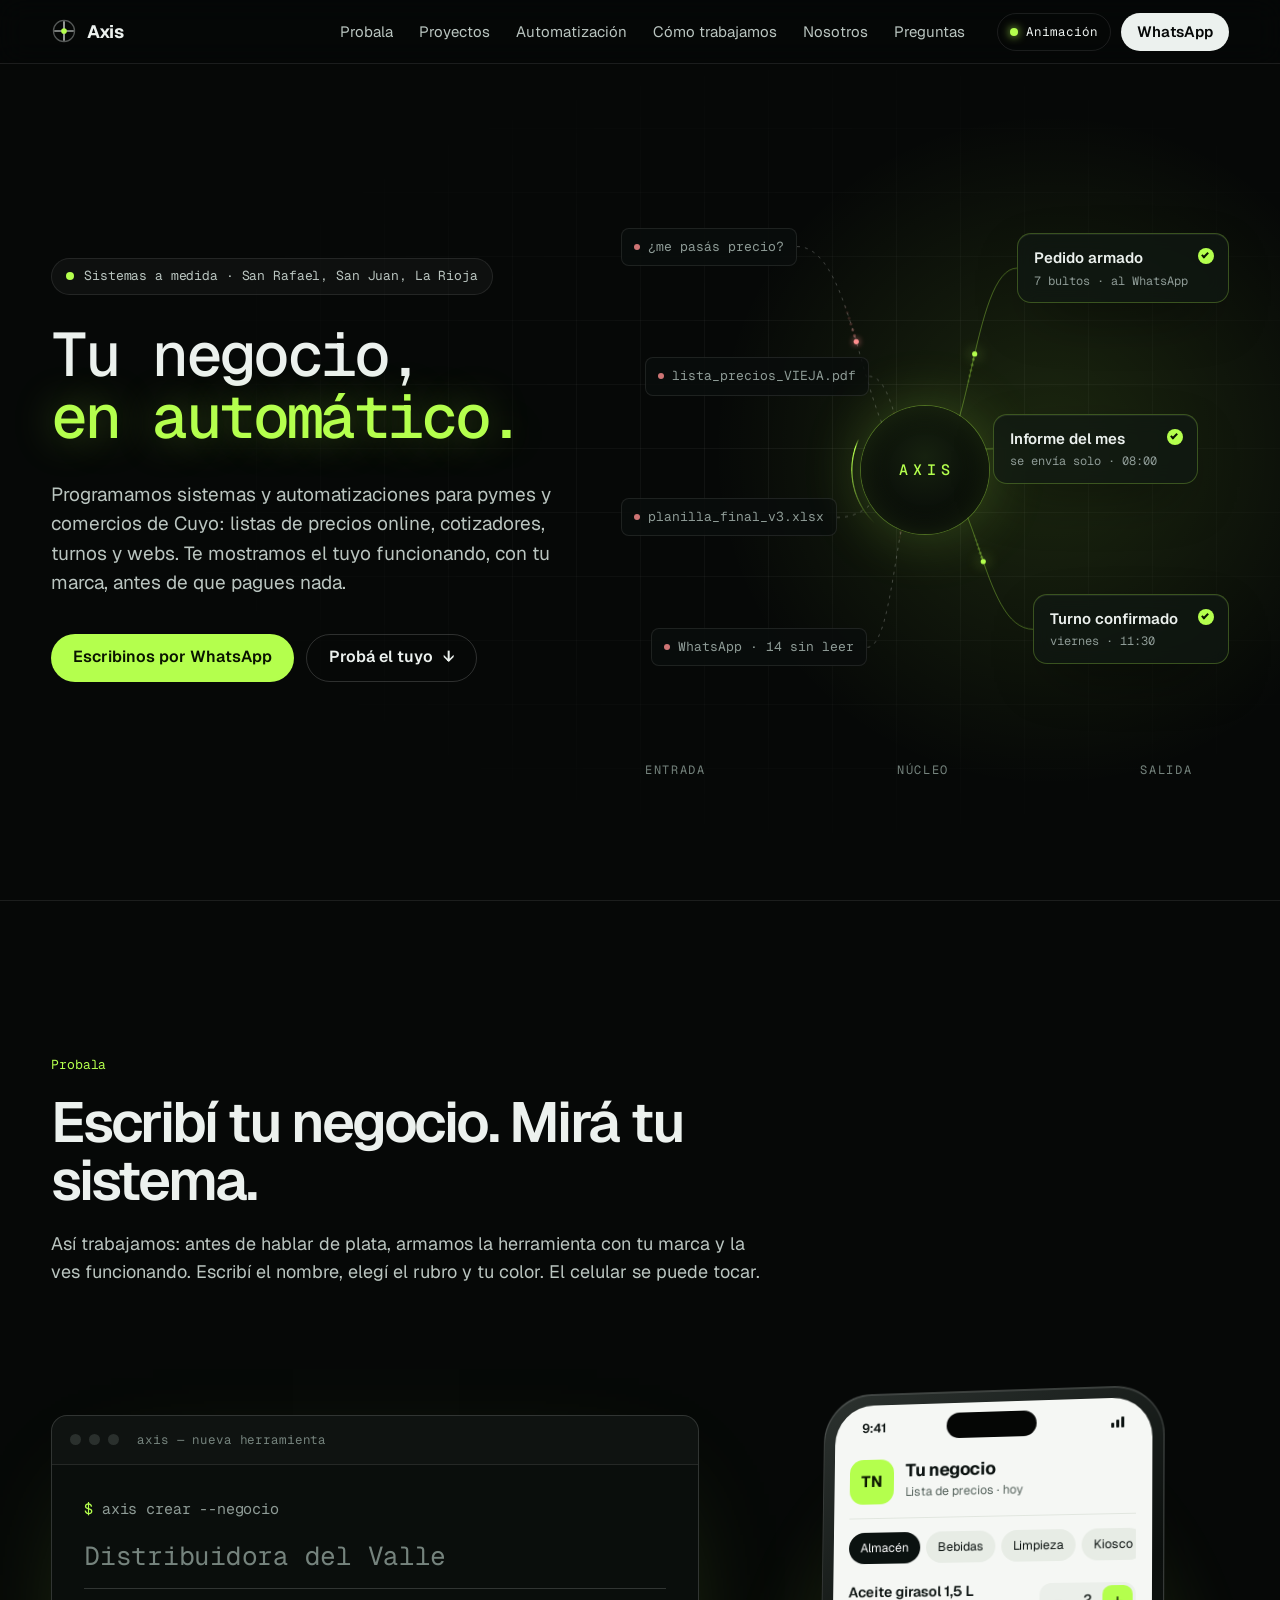
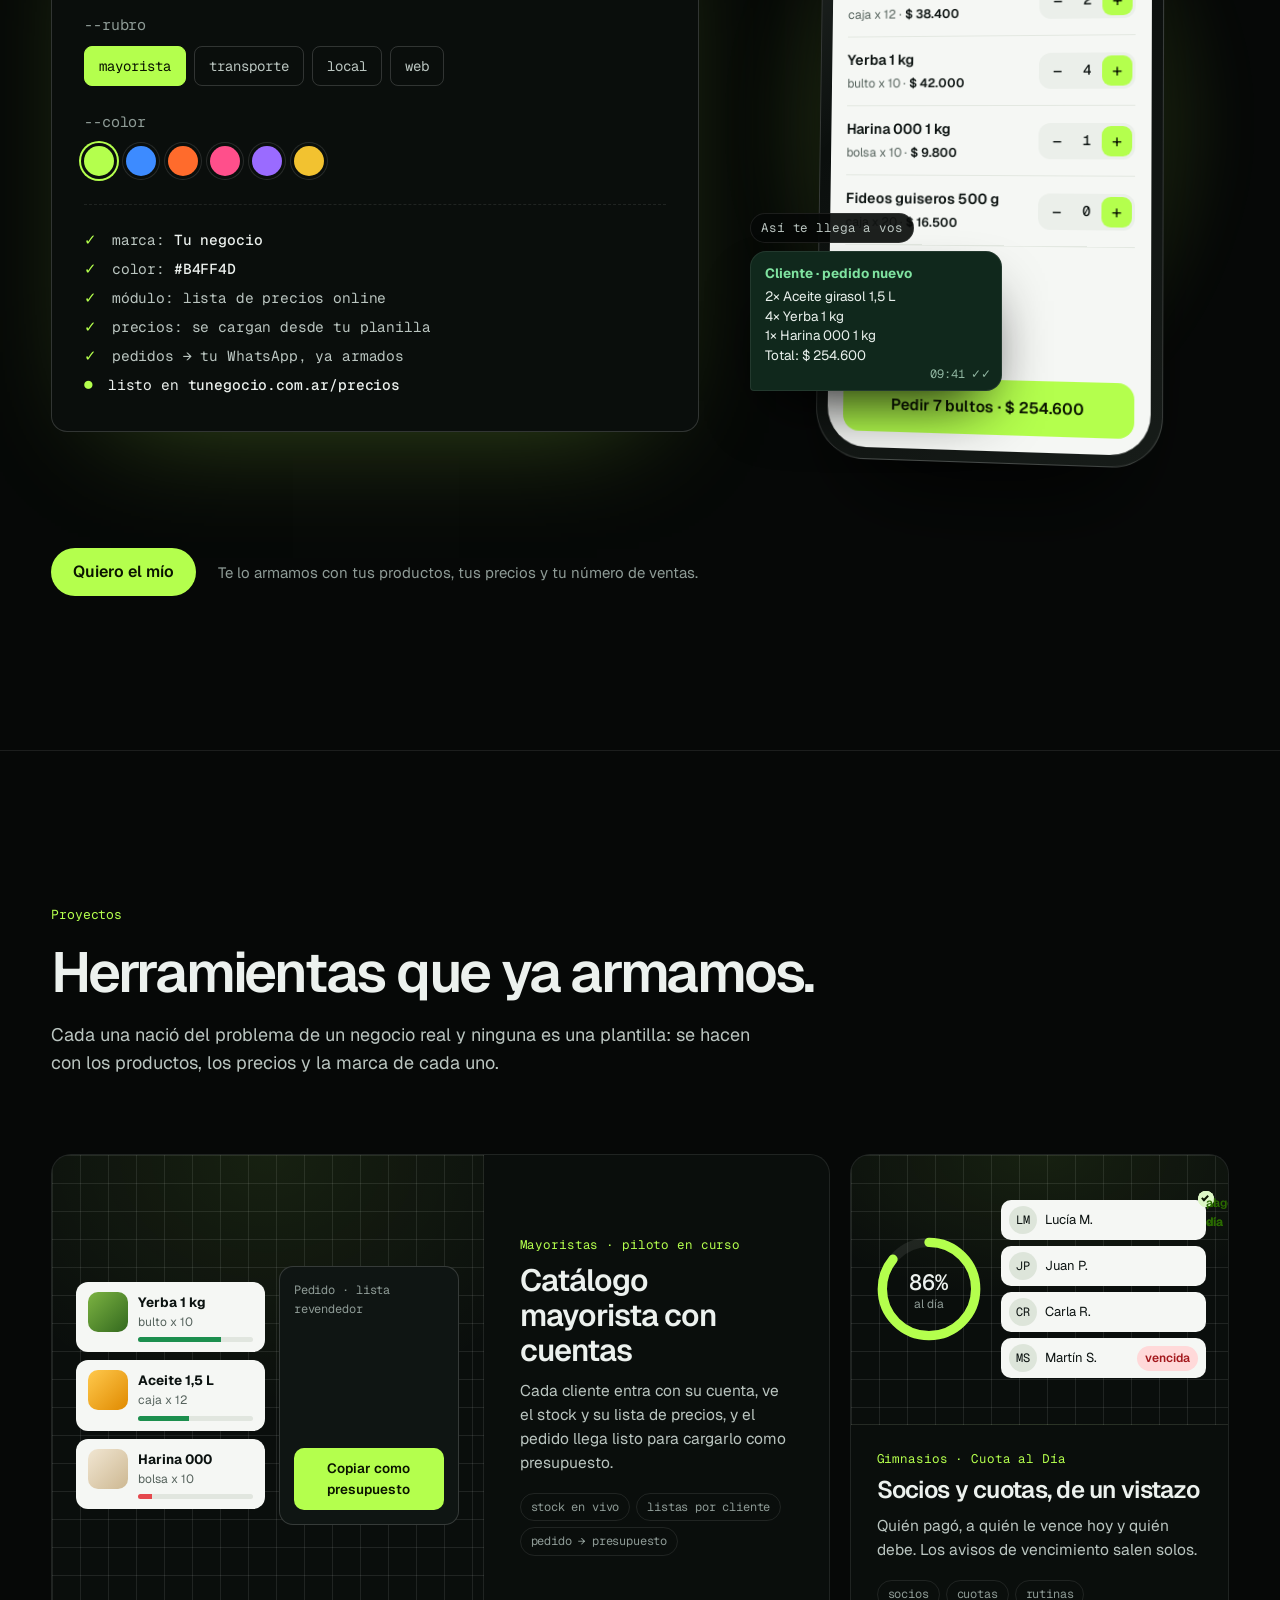
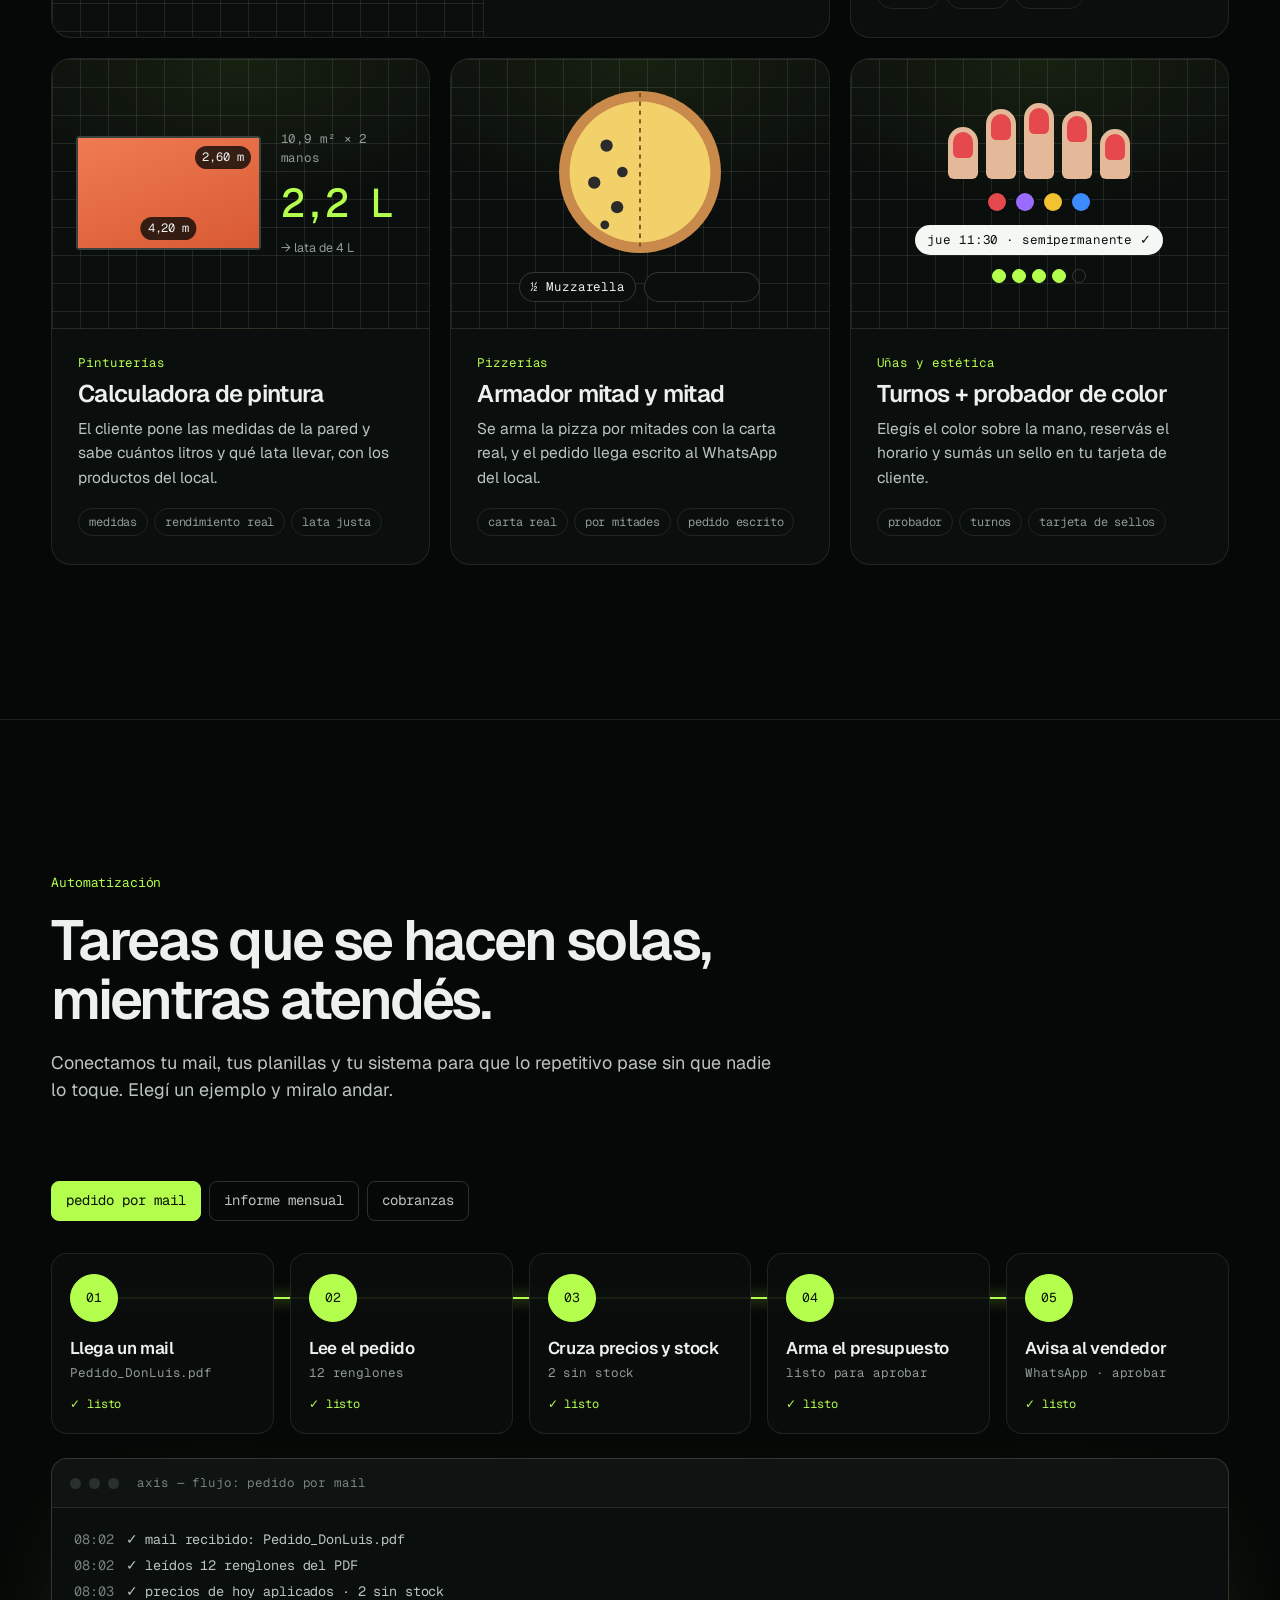
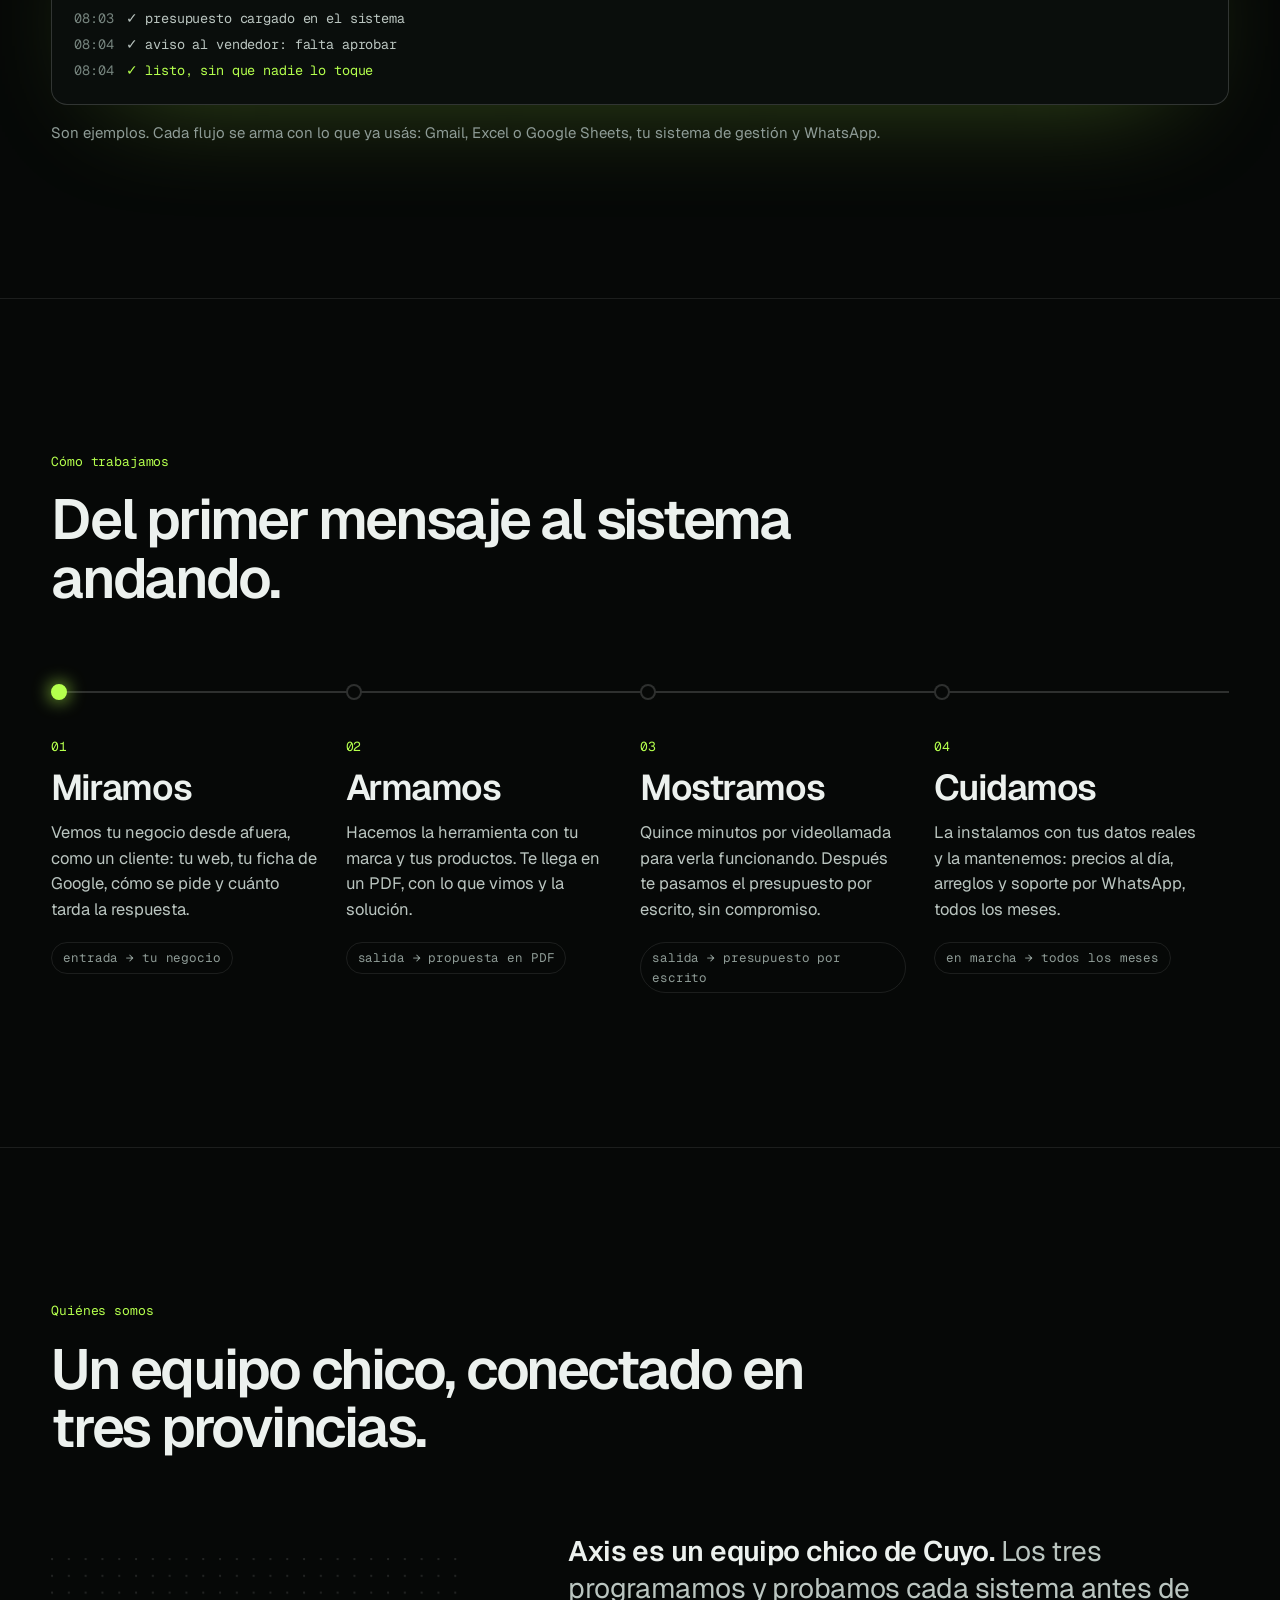
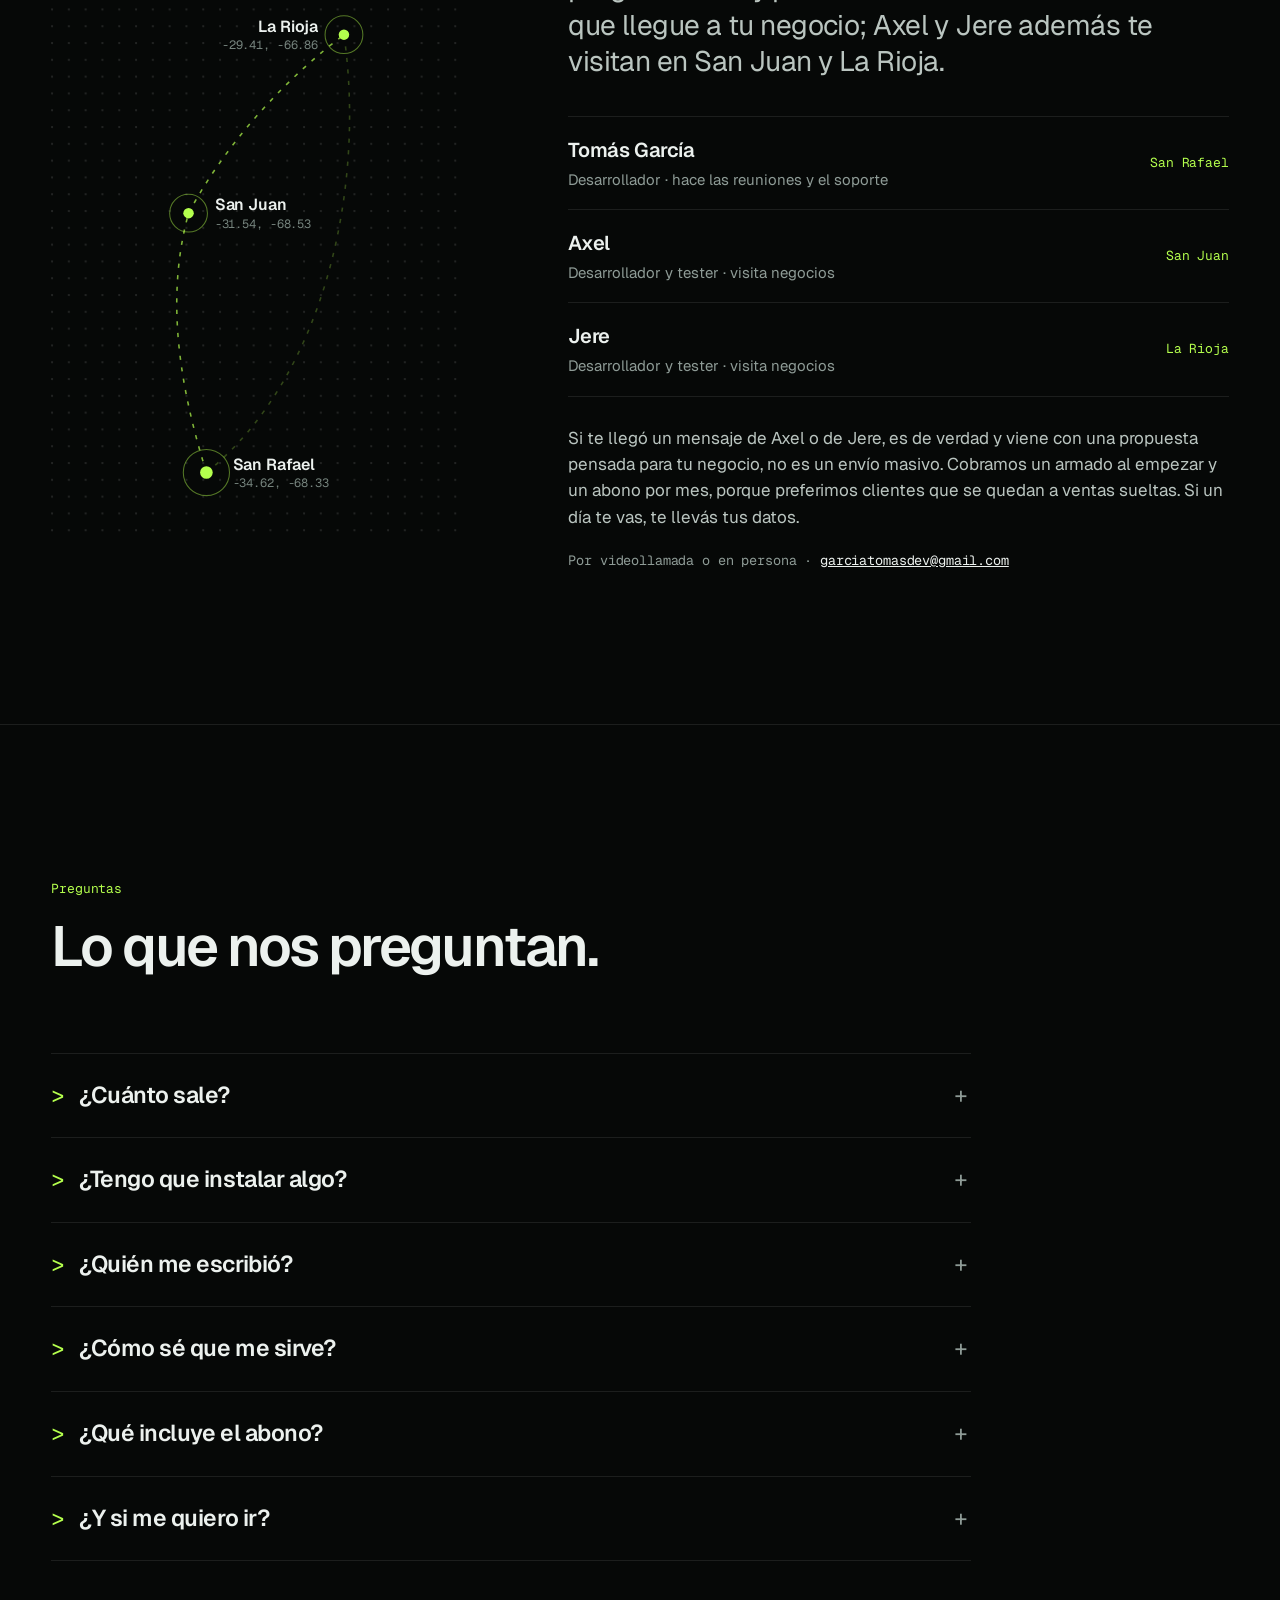
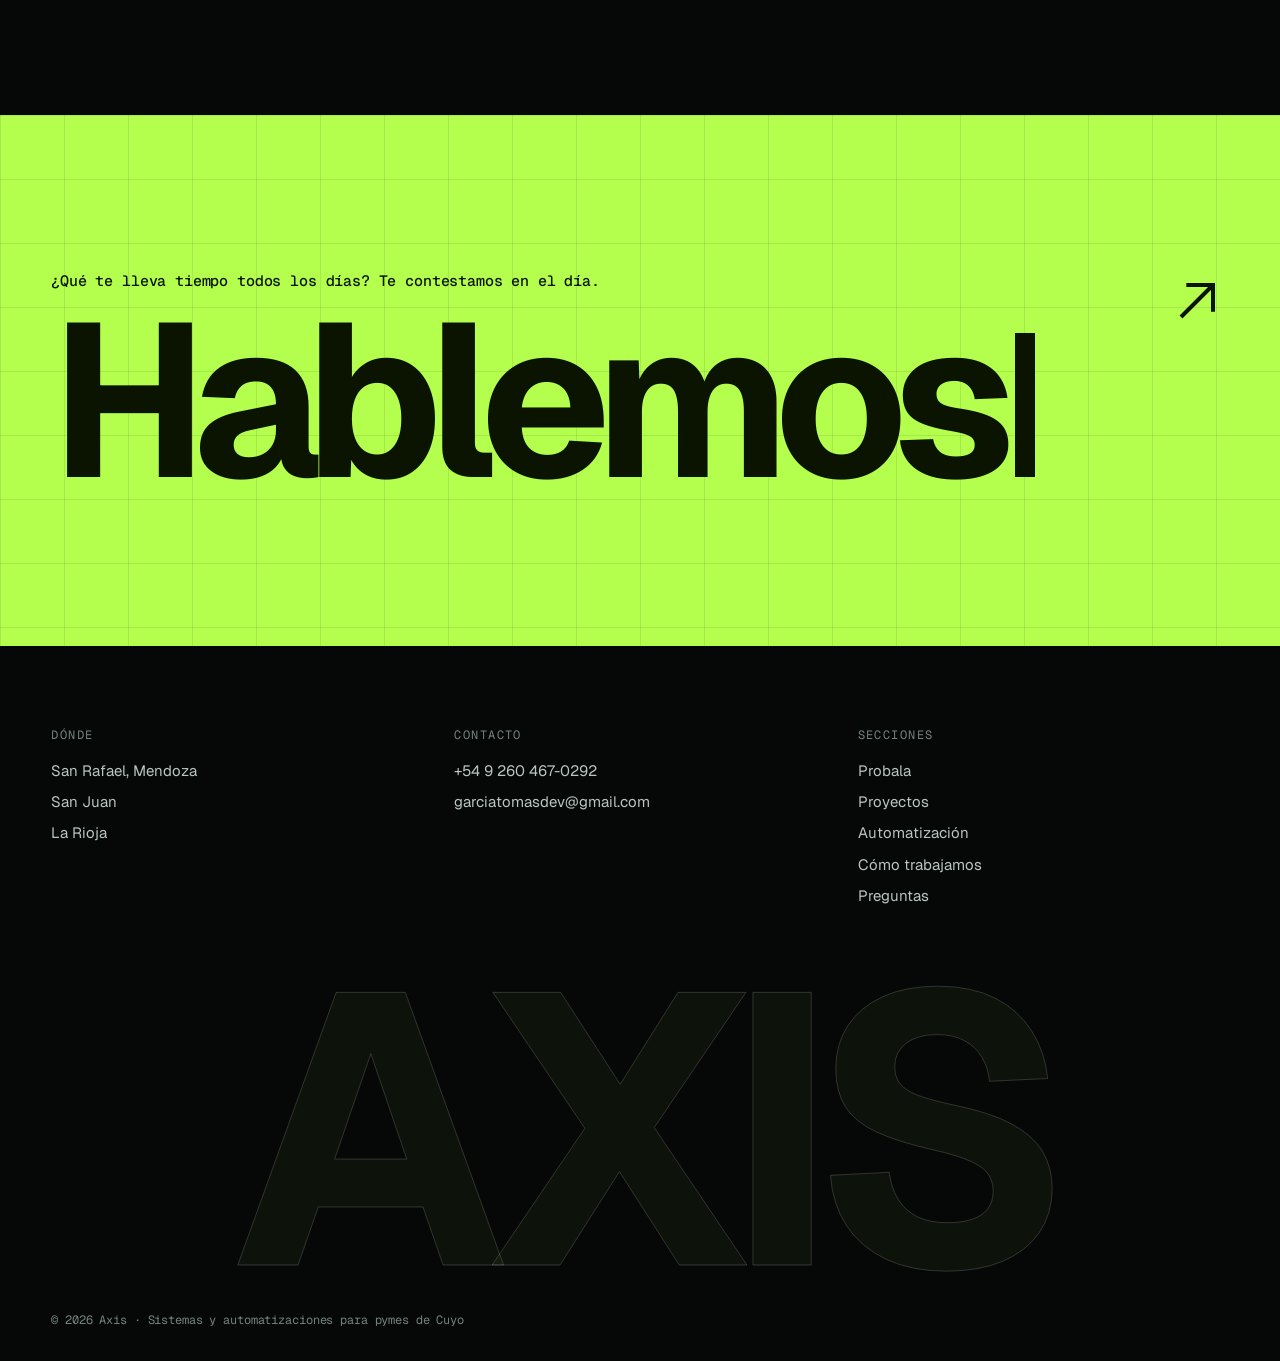
==== index.html @ ce9d1786 "Web de Axis Co-Authored-By: Claude Opus 5.5 <noreply@anthropic.com>" ====
<!doctype html>
<html lang="es">
<head>
<meta charset="utf-8">
<meta name="viewport" content="width=device-width, initial-scale=1">
<title>Axis · Sistemas y automatizaciones para pymes</title>
<meta name="description" content="Axis programa sistemas a medida y automatizaciones para pymes y comercios de Cuyo: listas de precios online, cotizadores, turnos y webs. Te mostramos la tuya funcionando antes de que pagues nada.">
<meta name="theme-color" content="#060807">
<link rel="preconnect" href="https://fonts.googleapis.com">
<link rel="preconnect" href="https://fonts.gstatic.com" crossorigin>
<link rel="stylesheet" href="https://fonts.googleapis.com/css2?family=Geist:wght@400;500;600;700&family=Geist+Mono:wght@400;500&display=swap">
<link rel="icon" href="favicon.svg" type="image/svg+xml">
<link rel="stylesheet" href="styles.css">
<script>(function(){var d=document.documentElement,m;d.classList.add('js');try{m=localStorage.getItem('axis-motion')}catch(e){}d.dataset.motion=m||(matchMedia('(prefers-reduced-motion: reduce)').matches?'off':'on')})()</script>
</head>
<body>

<header class="nav">
  <a class="nav-mark" href="#inicio" aria-label="Axis, inicio">
    <svg viewBox="0 0 32 32" aria-hidden="true"><circle cx="16" cy="16" r="13" fill="none" stroke="currentColor" stroke-width="1.5" opacity=".35"/><path d="M4 16h24M16 4v24" stroke="currentColor" stroke-width="1.5"/><circle cx="16" cy="16" r="3.5" fill="var(--accent)"/></svg>
    <span>Axis</span>
  </a>
  <nav aria-label="Secciones">
    <a href="#herramienta">Probala</a>
    <a href="#proyectos">Proyectos</a>
    <a href="#automatizacion">Automatización</a>
    <a href="#como-trabajamos">Cómo trabajamos</a>
    <a href="#nosotros">Nosotros</a>
    <a href="#preguntas">Preguntas</a>
  </nav>
  <div class="nav-end">
    <button class="motion" type="button" aria-pressed="true" title="Prender o apagar las animaciones"><span class="motion-dot" aria-hidden="true"></span><span class="motion-txt">Animación</span></button>
    <a class="nav-wa" href="https://wa.me/5492604670292?text=Hola%2C%20vi%20la%20web%20de%20Axis" target="_blank" rel="noopener">WhatsApp</a>
  </div>
</header>

<main>

<section class="hero" id="inicio">
  <div class="hero-text">
    <p class="status mono"><span class="pulse" aria-hidden="true"></span>Sistemas a medida · San Rafael, San Juan, La Rioja</p>
    <h1 class="mono" data-scramble>Tu negocio, <em>en automático.</em></h1>
    <p class="lead">Programamos sistemas y automatizaciones para pymes y comercios de Cuyo: listas de precios online, cotizadores, turnos y webs. Te mostramos el tuyo funcionando, con tu marca, antes de que pagues nada.</p>
    <div class="actions">
      <a class="btn" href="https://wa.me/5492604670292?text=Hola%2C%20vi%20la%20web%20de%20Axis%20y%20quiero%20ver%20la%20m%C3%ADa" target="_blank" rel="noopener">Escribinos por WhatsApp</a>
      <a class="btn-ghost" href="#herramienta">Probá el tuyo <span aria-hidden="true">↓</span></a>
    </div>
  </div>

  <figure class="graph" role="img" aria-label="Diagrama: consultas, PDFs viejos y planillas entran a Axis y salen como pedidos armados, informes automáticos y turnos confirmados.">
    <canvas aria-hidden="true"></canvas>
    <span class="node in n1" data-in>¿me pasás precio?</span>
    <span class="node in n2" data-in>lista_precios_VIEJA.pdf</span>
    <span class="node in n3" data-in>planilla_final_v3.xlsx</span>
    <span class="node in n4" data-in>WhatsApp · 14 sin leer</span>
    <div class="core" data-core><span class="core-ring"></span><span class="core-label mono">AXIS</span></div>
    <div class="node out o1" data-out><b>Pedido armado</b><span>7 bultos · al WhatsApp</span><i class="ok" aria-hidden="true"></i></div>
    <div class="node out o2" data-out><b>Informe del mes</b><span>se envía solo · 08:00</span><i class="ok" aria-hidden="true"></i></div>
    <div class="node out o3" data-out><b>Turno confirmado</b><span>viernes · 11:30</span><i class="ok" aria-hidden="true"></i></div>
    <figcaption class="graph-cap mono"><span>entrada</span><span>núcleo</span><span>salida</span></figcaption>
  </figure>
</section>

<section class="build" id="herramienta" aria-labelledby="t-herramienta">
  <div class="sec-head">
    <p class="kicker mono" data-scramble>Probala</p>
    <h2 id="t-herramienta">Escribí tu negocio. Mirá tu sistema.</h2>
    <p>Así trabajamos: antes de hablar de plata, armamos la herramienta con tu marca y la ves funcionando. Escribí el nombre, elegí el rubro y tu color. El celular se puede tocar.</p>
  </div>

  <div class="build-grid">
    <div class="term" data-reveal>
      <div class="term-bar" aria-hidden="true"><i></i><i></i><i></i><span class="mono">axis — nueva herramienta</span></div>
      <div class="term-body mono">
        <label class="prompt" for="nombre"><span class="ps">$</span> axis crear --negocio</label>
        <input id="nombre" class="mono" type="text" maxlength="28" autocomplete="organization" placeholder="Distribuidora del Valle" spellcheck="false">
        <p class="prompt-sub" id="rubro-label">--rubro</p>
        <div class="tabs" role="tablist" aria-labelledby="rubro-label">
          <button role="tab" aria-selected="true" data-tab="lista" id="tab-lista" aria-controls="tool-lista">mayorista</button>
          <button role="tab" aria-selected="false" data-tab="cotizador" id="tab-cotizador" aria-controls="tool-cotizador">transporte</button>
          <button role="tab" aria-selected="false" data-tab="turnos" id="tab-turnos" aria-controls="tool-turnos">local</button>
          <button role="tab" aria-selected="false" data-tab="web" id="tab-web" aria-controls="tool-web">web</button>
        </div>
        <p class="prompt-sub" id="color-label">--color</p>
        <div class="swatches" role="radiogroup" aria-labelledby="color-label">
          <button type="button" role="radio" aria-checked="true" data-color="#B4FF4D" style="--c:#B4FF4D" aria-label="Lima"></button>
          <button type="button" role="radio" aria-checked="false" data-color="#3D8BFF" style="--c:#3D8BFF" aria-label="Azul"></button>
          <button type="button" role="radio" aria-checked="false" data-color="#FF6B2C" style="--c:#FF6B2C" aria-label="Naranja"></button>
          <button type="button" role="radio" aria-checked="false" data-color="#FF4F8B" style="--c:#FF4F8B" aria-label="Rosa"></button>
          <button type="button" role="radio" aria-checked="false" data-color="#9A6BFF" style="--c:#9A6BFF" aria-label="Violeta"></button>
          <button type="button" role="radio" aria-checked="false" data-color="#F2C230" style="--c:#F2C230" aria-label="Amarillo"></button>
        </div>
        <ol class="log" aria-live="polite">
          <li><span class="tick">✓</span> marca: <b data-name>Tu negocio</b></li>
          <li><span class="tick">✓</span> módulo: lista de precios online</li>
          <li><span class="tick">✓</span> precios: se cargan desde tu planilla</li>
          <li><span class="tick">✓</span> pedidos → tu WhatsApp, ya armados</li>
          <li class="done"><span class="tick">●</span> listo en <b><span data-slug>tunegocio</span>.com.ar</b></li>
        </ol>
      </div>
    </div>

    <div class="showroom" data-reveal>
      <div class="device">
        <div class="screen">
          <div class="sbar" aria-hidden="true"><span>9:41</span><span class="sbar-i"><i></i><i></i><i></i></span></div>
          <div class="app-head">
            <span class="logo" data-ini aria-hidden="true">TN</span>
            <div class="app-id"><b data-name>Tu negocio</b><span data-sub>Lista de precios · hoy</span></div>
          </div>

          <div class="tool" data-tool="lista" id="tool-lista" role="tabpanel" aria-labelledby="tab-lista">
            <div class="chips" aria-hidden="true"><span class="on">Almacén</span><span>Bebidas</span><span>Limpieza</span><span>Kiosco</span></div>
            <ul class="items">
              <li data-item="Aceite girasol 1,5 L" data-price="38400"><div class="it-txt"><b>Aceite girasol 1,5 L</b><span>caja x 12 · <em>$ 38.400</em></span></div><div class="step"><button type="button" data-d="-1" aria-label="Restar aceite">−</button><output>2</output><button type="button" data-d="1" aria-label="Sumar aceite">+</button></div></li>
              <li data-item="Yerba 1 kg" data-price="42000"><div class="it-txt"><b>Yerba 1 kg</b><span>bulto x 10 · <em>$ 42.000</em></span></div><div class="step"><button type="button" data-d="-1" aria-label="Restar yerba">−</button><output>4</output><button type="button" data-d="1" aria-label="Sumar yerba">+</button></div></li>
              <li data-item="Harina 000 1 kg" data-price="9800"><div class="it-txt"><b>Harina 000 1 kg</b><span>bolsa x 10 · <em>$ 9.800</em></span></div><div class="step"><button type="button" data-d="-1" aria-label="Restar harina">−</button><output>1</output><button type="button" data-d="1" aria-label="Sumar harina">+</button></div></li>
              <li data-item="Fideos guiseros 500 g" data-price="16500"><div class="it-txt"><b>Fideos guiseros 500 g</b><span>caja x 20 · <em>$ 16.500</em></span></div><div class="step"><button type="button" data-d="-1" aria-label="Restar fideos">−</button><output>0</output><button type="button" data-d="1" aria-label="Sumar fideos">+</button></div></li>
            </ul>
            <p class="note">Precios de ejemplo</p>
          </div>

          <div class="tool" data-tool="cotizador" id="tool-cotizador" role="tabpanel" aria-labelledby="tab-cotizador" hidden>
            <div class="form">
              <label class="fld"><span>Desde</span><select data-from><option selected>San Juan</option><option>Mendoza</option><option>San Rafael</option><option>La Rioja</option></select></label>
              <label class="fld"><span>Hasta</span><select data-to><option>San Juan</option><option selected>Mendoza</option><option>San Rafael</option><option>La Rioja</option></select></label>
              <label class="fld"><span>Bultos <output data-bultos-out>12</output></span><input type="range" min="1" max="40" value="12" data-bultos></label>
            </div>
            <div class="quote"><span>Estimado</span><b data-quote>$ 0</b><span data-km>170 km</span></div>
          </div>

          <div class="tool" data-tool="turnos" id="tool-turnos" role="tabpanel" aria-labelledby="tab-turnos" hidden>
            <div class="days" role="group" aria-label="Día">
              <button type="button" data-day="lun 3"><small>lun</small>3</button><button type="button" data-day="mar 4"><small>mar</small>4</button><button type="button" data-day="mié 5"><small>mié</small>5</button><button type="button" data-day="jue 6"><small>jue</small>6</button><button type="button" data-day="vie 7" class="on"><small>vie</small>7</button><button type="button" data-day="sáb 8"><small>sáb</small>8</button>
            </div>
            <div class="svc" role="group" aria-label="Servicio">
              <button type="button" data-svc="Corte">Corte · 30 min</button><button type="button" data-svc="Corte y barba" class="on">Corte y barba · 45 min</button><button type="button" data-svc="Color">Color · 90 min</button>
            </div>
            <div class="slots" role="group" aria-label="Horario">
              <button type="button">10:00</button><button type="button" disabled>10:30</button><button type="button">11:00</button><button type="button" class="on">11:30</button><button type="button" disabled>12:00</button><button type="button">17:00</button><button type="button">17:30</button><button type="button" disabled>18:00</button><button type="button">18:30</button>
            </div>
          </div>

          <div class="tool" data-tool="web" id="tool-web" role="tabpanel" aria-labelledby="tab-web" hidden>
            <div class="site-url"><span class="lock" aria-hidden="true"></span><span><span data-slug>tunegocio</span>.com.ar</span></div>
            <div class="site-hero"><span class="site-tag">● Abierto ahora</span><b data-name>Tu negocio</b><p>Lo que vendés, claro y desde el celular.</p><span class="site-btn">Ver catálogo →</span></div>
            <div class="site-tiles"><span><b>Horarios</b>Lun a sáb · 8 a 20</span><span><b>Dónde</b>Cómo llegar</span><span><b>Catálogo</b>Por rubro</span><span><b>Pagos</b>Medios de pago</span></div>
          </div>

          <button class="send" type="button" data-send>Pedir</button>
          <div class="toast" role="status"><span class="toast-app">WhatsApp · ahora</span><b data-toast-title></b></div>
        </div>
      </div>
      <div class="owner">
        <p class="owner-k mono">Así te llega a vos</p>
        <div class="bubble"><b data-owner-title>Nuevo pedido</b><span data-owner-body></span><time class="mono">09:41 ✓✓</time></div>
      </div>
    </div>
  </div>

  <div class="build-cta">
    <a class="btn" id="pedir" href="https://wa.me/5492604670292?text=Hola%2C%20quiero%20ver%20la%20herramienta%20para%20mi%20negocio" target="_blank" rel="noopener">Quiero el mío</a>
    <p>Te lo armamos con tus productos, tus precios y tu número de ventas.</p>
  </div>
</section>

<section class="work" id="proyectos" aria-labelledby="t-proyectos">
  <div class="sec-head">
    <p class="kicker mono" data-scramble>Proyectos</p>
    <h2 id="t-proyectos">Herramientas que ya armamos.</h2>
    <p>Cada una nació del problema de un negocio real y ninguna es una plantilla: se hacen con los productos, los precios y la marca de cada uno.</p>
  </div>
  <div class="bento">
    <article class="proj wide" data-reveal>
      <div class="viz viz-cat" aria-hidden="true">
        <div class="cat">
          <div class="pc pc1"><i></i><b>Yerba 1 kg</b><span>bulto x 10</span><s><u style="--v:72%"></u></s></div>
          <div class="pc pc2"><i></i><b>Aceite 1,5 L</b><span>caja x 12</span><s><u style="--v:44%"></u></s></div>
          <div class="pc pc3"><i></i><b>Harina 000</b><span>bolsa x 10</span><s class="low"><u style="--v:12%"></u></s></div>
        </div>
        <div class="ord">
          <p class="ord-h mono">Pedido · lista revendedor</p>
          <p class="ol ol1"><span>3× Yerba 1 kg</span><b class="mono">bultos</b></p>
          <p class="ol ol2"><span>2× Aceite 1,5 L</span><b class="mono">cajas</b></p>
          <p class="ol ol3"><span>5× Harina 000</span><b class="mono">bolsas</b></p>
          <p class="ord-btn"><span class="b1">Copiar como presupuesto</span><span class="b2">✓ Copiado al sistema</span></p>
        </div>
      </div>
      <div class="proj-txt">
        <p class="proj-tag mono">Mayoristas · piloto en curso</p>
        <h3>Catálogo mayorista con cuentas</h3>
        <p>Cada cliente entra con su cuenta, ve el stock y su lista de precios, y el pedido llega listo para cargarlo como presupuesto.</p>
        <ul class="feats mono"><li>stock en vivo</li><li>listas por cliente</li><li>pedido → presupuesto</li></ul>
      </div>
    </article>

    <article class="proj" data-reveal>
      <div class="viz viz-gym" aria-hidden="true">
        <div class="ring"><svg viewBox="0 0 120 120"><circle class="r-bg" cx="60" cy="60" r="50"/><circle class="r-fg" cx="60" cy="60" r="50" pathLength="100"/></svg><b class="mono">86%</b><span>al día</span></div>
        <ul class="members">
          <li><i>LM</i><span>Lucía M.</span><em class="ok">al día</em></li>
          <li class="flip"><i>JP</i><span>Juan P.</span><em class="due">vence hoy</em><em class="ok">pagó ✓</em></li>
          <li><i>CR</i><span>Carla R.</span><em class="ok">al día</em></li>
          <li><i>MS</i><span>Martín S.</span><em class="late">vencida</em></li>
        </ul>
        <p class="nudge mono">aviso de vencimiento → Juan P.</p>
      </div>
      <div class="proj-txt">
        <p class="proj-tag mono">Gimnasios · Cuota al Día</p>
        <h3>Socios y cuotas, de un vistazo</h3>
        <p>Quién pagó, a quién le vence hoy y quién debe. Los avisos de vencimiento salen solos.</p>
        <ul class="feats mono"><li>socios</li><li>cuotas</li><li>rutinas</li></ul>
      </div>
    </article>

    <article class="proj" data-reveal>
      <div class="viz viz-paint" aria-hidden="true">
        <div class="wall"><span class="paint"></span><span class="roller"></span><span class="dim dim-w mono">4,20 m</span><span class="dim dim-h mono">2,60 m</span></div>
        <div class="calc"><p class="mono">10,9 m² × 2 manos</p><b class="mono">2,2 L</b><p>→ lata de 4 L</p></div>
      </div>
      <div class="proj-txt">
        <p class="proj-tag mono">Pinturerías</p>
        <h3>Calculadora de pintura</h3>
        <p>El cliente pone las medidas de la pared y sabe cuántos litros y qué lata llevar, con los productos del local.</p>
        <ul class="feats mono"><li>medidas</li><li>rendimiento real</li><li>lata justa</li></ul>
      </div>
    </article>

    <article class="proj" data-reveal>
      <div class="viz viz-pizza" aria-hidden="true">
        <svg class="pizza" viewBox="0 0 200 200">
          <circle cx="100" cy="100" r="92" class="crust"/><circle cx="100" cy="100" r="80" class="cheese"/>
          <g class="half-l"><circle cx="62" cy="70" r="7"/><circle cx="48" cy="112" r="7"/><circle cx="74" cy="140" r="7"/><circle cx="80" cy="100" r="6"/><circle cx="60" cy="160" r="5"/></g>
          <g class="tp t1"><circle cx="128" cy="62" r="13"/><circle cx="150" cy="104" r="13"/><circle cx="122" cy="140" r="13"/></g>
          <g class="tp t2"><circle cx="126" cy="66" r="11"/><circle cx="148" cy="96" r="11"/><circle cx="128" cy="126" r="11"/><circle cx="148" cy="148" r="9"/></g>
          <g class="tp t3"><rect x="118" y="58" width="22" height="9" rx="4"/><rect x="138" y="92" width="22" height="9" rx="4"/><rect x="116" y="118" width="22" height="9" rx="4"/><rect x="132" y="148" width="20" height="9" rx="4"/></g>
          <line x1="100" y1="10" x2="100" y2="190" class="cut"/>
        </svg>
        <div class="halves mono"><span>½ Muzzarella</span><span class="rot"><i>½ Napolitana</i><i>½ Fugazzeta</i><i>½ Calabresa</i></span></div>
      </div>
      <div class="proj-txt">
        <p class="proj-tag mono">Pizzerías</p>
        <h3>Armador mitad y mitad</h3>
        <p>Se arma la pizza por mitades con la carta real, y el pedido llega escrito al WhatsApp del local.</p>
        <ul class="feats mono"><li>carta real</li><li>por mitades</li><li>pedido escrito</li></ul>
      </div>
    </article>

    <article class="proj" data-reveal>
      <div class="viz viz-nails" aria-hidden="true">
        <div class="hand"><i></i><i></i><i></i><i></i><i></i></div>
        <div class="sw"><i></i><i></i><i></i><i></i></div>
        <p class="slot mono">jue 11:30 · semipermanente ✓</p>
        <p class="stamps" aria-hidden="true"><i class="on"></i><i class="on"></i><i class="on"></i><i class="new"></i><i></i></p>
      </div>
      <div class="proj-txt">
        <p class="proj-tag mono">Uñas y estética</p>
        <h3>Turnos + probador de color</h3>
        <p>Elegís el color sobre la mano, reservás el horario y sumás un sello en tu tarjeta de cliente.</p>
        <ul class="feats mono"><li>probador</li><li>turnos</li><li>tarjeta de sellos</li></ul>
      </div>
    </article>
  </div>
</section>

<section class="auto" id="automatizacion" aria-labelledby="t-auto">
  <div class="sec-head">
    <p class="kicker mono" data-scramble>Automatización</p>
    <h2 id="t-auto">Tareas que se hacen solas, mientras atendés.</h2>
    <p>Conectamos tu mail, tus planillas y tu sistema para que lo repetitivo pase sin que nadie lo toque. Elegí un ejemplo y miralo andar.</p>
  </div>
  <div class="flows" role="group" aria-label="Ejemplo de flujo">
    <button type="button" data-flow="pedido" aria-pressed="true">pedido por mail</button>
    <button type="button" data-flow="informe" aria-pressed="false">informe mensual</button>
    <button type="button" data-flow="cobranza" aria-pressed="false">cobranzas</button>
  </div>
  <div class="pipe">
    <span class="pipe-track" aria-hidden="true"><span class="pipe-fill"></span></span>
    <span class="pkt" aria-hidden="true"></span>
    <ol class="pipe-nodes">
      <li class="pn"><span class="pn-dot mono">01</span><b class="pn-t">Llega un mail</b><span class="pn-d mono">Pedido_DonLuis.pdf</span><span class="pn-s mono">✓ listo</span></li>
      <li class="pn"><span class="pn-dot mono">02</span><b class="pn-t">Lee el pedido</b><span class="pn-d mono">12 renglones</span><span class="pn-s mono">✓ listo</span></li>
      <li class="pn"><span class="pn-dot mono">03</span><b class="pn-t">Cruza precios y stock</b><span class="pn-d mono">2 sin stock</span><span class="pn-s mono">✓ listo</span></li>
      <li class="pn"><span class="pn-dot mono">04</span><b class="pn-t">Arma el presupuesto</b><span class="pn-d mono">listo para aprobar</span><span class="pn-s mono">✓ listo</span></li>
      <li class="pn"><span class="pn-dot mono">05</span><b class="pn-t">Avisa al vendedor</b><span class="pn-d mono">WhatsApp · aprobar</span><span class="pn-s mono">✓ listo</span></li>
    </ol>
  </div>
  <div class="term auto-log">
    <div class="term-bar" aria-hidden="true"><i></i><i></i><i></i><span class="mono" data-flow-title>axis — flujo: pedido por mail</span></div>
    <ol class="alog mono" aria-live="off"></ol>
  </div>
  <p class="auto-foot">Son ejemplos. Cada flujo se arma con lo que ya usás: Gmail, Excel o Google Sheets, tu sistema de gestión y WhatsApp.</p>
</section>

<section class="flow" id="como-trabajamos" aria-labelledby="t-flow">
  <div class="sec-head">
    <p class="kicker mono" data-scramble>Cómo trabajamos</p>
    <h2 id="t-flow">Del primer mensaje al sistema andando.</h2>
  </div>
  <ol class="stages">
    <li class="stage">
      <span class="idx mono">01</span>
      <h3>Miramos</h3>
      <p>Vemos tu negocio desde afuera, como un cliente: tu web, tu ficha de Google, cómo se pide y cuánto tarda la respuesta.</p>
      <span class="io mono">entrada → tu negocio</span>
    </li>
    <li class="stage">
      <span class="idx mono">02</span>
      <h3>Armamos</h3>
      <p>Hacemos la herramienta con tu marca y tus productos. Te llega en un PDF, con lo que vimos y la solución.</p>
      <span class="io mono">salida → propuesta en PDF</span>
    </li>
    <li class="stage">
      <span class="idx mono">03</span>
      <h3>Mostramos</h3>
      <p>Quince minutos por videollamada para verla funcionando. Después te pasamos el presupuesto por escrito, sin compromiso.</p>
      <span class="io mono">salida → presupuesto por escrito</span>
    </li>
    <li class="stage">
      <span class="idx mono">04</span>
      <h3>Cuidamos</h3>
      <p>La instalamos con tus datos reales y la mantenemos: precios al día, arreglos y soporte por WhatsApp, todos los meses.</p>
      <span class="io mono">en marcha → todos los meses</span>
    </li>
  </ol>
</section>

<section class="team" id="nosotros" aria-labelledby="t-nosotros">
  <div class="sec-head">
    <p class="kicker mono" data-scramble>Quiénes somos</p>
    <h2 id="t-nosotros">Un equipo chico, conectado en tres provincias.</h2>
  </div>
  <div class="team-grid">
    <figure class="map" data-reveal role="img" aria-label="Mapa de nodos: San Rafael, San Juan y La Rioja conectados.">
      <svg viewBox="0 0 400 560" aria-hidden="true">
        <defs><pattern id="dots" width="16" height="16" patternUnits="userSpaceOnUse"><circle cx="1" cy="1" r="1" fill="currentColor"/></pattern></defs>
        <rect width="400" height="560" fill="url(#dots)" class="map-dots"/>
        <path class="map-link" d="M148 490 C 120 400, 110 320, 131 243"/>
        <path class="map-link" d="M131 243 C 170 170, 230 110, 279 73"/>
        <path class="map-link faint" d="M148 490 C 260 400, 300 220, 279 73"/>
        <g class="map-node" transform="translate(279 73)"><circle class="ring" r="18"/><circle r="5"/></g>
        <g class="map-node" transform="translate(131 243)"><circle class="ring" r="18"/><circle r="5"/></g>
        <g class="map-node main" transform="translate(148 490)"><circle class="ring" r="22"/><circle r="6"/></g>
      </svg>
      <figcaption>
        <span class="pin left mono" style="--x:69.75%;--y:13%"><b>La Rioja</b>-29.41, -66.86</span>
        <span class="pin mono" style="--x:32.75%;--y:43.4%"><b>San Juan</b>-31.54, -68.53</span>
        <span class="pin mono" style="--x:37%;--y:87.5%"><b>San Rafael</b>-34.62, -68.33</span>
      </figcaption>
    </figure>
    <div class="people">
      <p class="big"><strong>Axis es un equipo chico de Cuyo.</strong> Los tres programamos y probamos cada sistema antes de que llegue a tu negocio; Axel y Jere además te visitan en San Juan y La Rioja.</p>
      <ul class="crew">
        <li data-reveal><span class="who">Tomás García</span><span class="role">Desarrollador · hace las reuniones y el soporte</span><span class="where mono">San Rafael</span></li>
        <li data-reveal><span class="who">Axel</span><span class="role">Desarrollador y tester · visita negocios</span><span class="where mono">San Juan</span></li>
        <li data-reveal><span class="who">Jere</span><span class="role">Desarrollador y tester · visita negocios</span><span class="where mono">La Rioja</span></li>
      </ul>
      <p class="soft">Si te llegó un mensaje de Axel o de Jere, es de verdad y viene con una propuesta pensada para tu negocio, no es un envío masivo. Cobramos un armado al empezar y un abono por mes, porque preferimos clientes que se quedan a ventas sueltas. Si un día te vas, te llevás tus datos.</p>
      <p class="contact mono">Por videollamada o en persona · <a href="mailto:garciatomasdev@gmail.com">garciatomasdev@gmail.com</a></p>
    </div>
  </div>
</section>

<section class="faq" id="preguntas" aria-labelledby="t-preguntas">
  <div class="sec-head">
    <p class="kicker mono" data-scramble>Preguntas</p>
    <h2 id="t-preguntas">Lo que nos preguntan.</h2>
  </div>
  <div class="qs">
    <details>
      <summary><span class="mono q-ps" aria-hidden="true">&gt;</span>¿Cuánto sale?</summary>
      <p>Depende de lo que necesites. En la llamada lo vemos juntos y después te pasamos el presupuesto por escrito: un armado al empezar y un abono mensual, sin sorpresas.</p>
    </details>
    <details>
      <summary><span class="mono q-ps" aria-hidden="true">&gt;</span>¿Tengo que instalar algo?</summary>
      <p>No. Se usa desde el navegador del celular o la compu, y los pedidos y consultas te llegan al WhatsApp o al mail que ya usás.</p>
    </details>
    <details>
      <summary><span class="mono q-ps" aria-hidden="true">&gt;</span>¿Quién me escribió?</summary>
      <p>Si te escribió Axel o Jere, son desarrolladores y testers de Axis en San Juan y en La Rioja. La propuesta que te llegó la armamos mirando tu negocio, no es un mensaje masivo.</p>
    </details>
    <details>
      <summary><span class="mono q-ps" aria-hidden="true">&gt;</span>¿Cómo sé que me sirve?</summary>
      <p>La ves funcionando con tu marca antes de pagar. Y cada mejora se mide con un número: horas ahorradas, consultas respondidas, pedidos que llegan armados.</p>
    </details>
    <details>
      <summary><span class="mono q-ps" aria-hidden="true">&gt;</span>¿Qué incluye el abono?</summary>
      <p>El hosting, actualizar tus precios, productos y horarios cada vez que los mandás, los arreglos, el soporte por WhatsApp en horario laboral y cambios chicos todos los meses.</p>
    </details>
    <details>
      <summary><span class="mono q-ps" aria-hidden="true">&gt;</span>¿Y si me quiero ir?</summary>
      <p>Te llevás tus datos y las cuentas quedan a tu nombre. Después del plazo mínimo sigue mes a mes, con aviso de 30 días. No atamos a nadie.</p>
    </details>
  </div>
</section>

<a class="cta" href="https://wa.me/5492604670292?text=Hola%2C%20vi%20la%20web%20de%20Axis" target="_blank" rel="noopener">
  <span class="cta-text mono">¿Qué te lleva tiempo todos los días? Te contestamos en el día.</span>
  <span class="cta-word">Hablemos<span class="caret" aria-hidden="true"></span></span>
  <svg class="cta-arrow" viewBox="0 0 48 48" aria-hidden="true"><path d="M12 36 36 12M16 12h20v20" fill="none" stroke="currentColor" stroke-width="3"/></svg>
</a>

</main>

<footer class="foot">
  <div class="foot-cols">
    <ul><li class="mono">Dónde</li><li>San Rafael, Mendoza</li><li>San Juan</li><li>La Rioja</li></ul>
    <ul><li class="mono">Contacto</li><li><a href="https://wa.me/5492604670292" target="_blank" rel="noopener">+54 9 260 467-0292</a></li><li><a href="mailto:garciatomasdev@gmail.com">garciatomasdev@gmail.com</a></li></ul>
    <ul><li class="mono">Secciones</li><li><a href="#herramienta">Probala</a></li><li><a href="#proyectos">Proyectos</a></li><li><a href="#automatizacion">Automatización</a></li><li><a href="#como-trabajamos">Cómo trabajamos</a></li><li><a href="#preguntas">Preguntas</a></li></ul>
  </div>
  <p class="foot-word" aria-hidden="true">AXIS</p>
  <p class="legal mono">© 2026 Axis · Sistemas y automatizaciones para pymes de Cuyo</p>
</footer>

<script src="main.js" defer></script>
</body>
</html>
---- styles.css ----
:root {
  --bg: #060807;
  --bg-2: #0A0E0C;
  --panel: rgba(255, 255, 255, .035);
  --line: rgba(255, 255, 255, .09);
  --line-2: rgba(255, 255, 255, .16);
  --ink: #ECF1EE;
  --soft: #BAC5C0;
  --muted: #8E9B96;
  --dim: #75837D;
  --accent: #B4FF4D;
  --accent-a: rgba(180, 255, 77, .28);
  --on-accent: #0A1400;
  --red: #FF8E8E;
  --m: clamp(16px, 4vw, 56px);
  --wrap: max(var(--m), calc((100% - 1320px) / 2));
  --pad: clamp(96px, 12vw, 168px);
  --t-small: 15px;
  --t-body: 17px;
  --t-lead: 19px;
  --t-h2: clamp(34px, 4.4vw, 60px);
  --mono: "Geist Mono", ui-monospace, "Cascadia Mono", Consolas, monospace;
  --ease-out: cubic-bezier(.23, 1, .32, 1);
  --ease-io: cubic-bezier(.77, 0, .175, 1);
  font-family: Geist, system-ui, sans-serif;
  color-scheme: dark;
}

*, *::before, *::after { box-sizing: border-box; margin: 0; padding: 0; }
html { scroll-behavior: smooth; -webkit-text-size-adjust: 100%; }
body { background: var(--bg); color: var(--ink); font-size: var(--t-body); line-height: 1.55; -webkit-font-smoothing: antialiased; overflow-x: clip; }
a { color: inherit; }
button, input { font: inherit; color: inherit; background: none; border: 0; }
button { cursor: pointer; }
:focus-visible { outline: 2px solid var(--accent); outline-offset: 3px; border-radius: 4px; }
::selection { background: var(--accent); color: var(--on-accent); }
.mono { font-family: var(--mono); letter-spacing: -.01em; }
.sr { position: absolute; width: 1px; height: 1px; overflow: hidden; clip: rect(0 0 0 0); white-space: nowrap; }

/* Botones */
.btn, .btn-ghost { display: inline-flex; align-items: center; gap: 10px; min-height: 48px; padding: 0 22px; border-radius: 999px; font-weight: 600; font-size: 16px; text-decoration: none; transition: transform 160ms var(--ease-out), box-shadow 200ms ease, border-color 200ms ease; }
.btn { background: var(--accent); color: var(--on-accent); }
.btn-ghost { border: 1px solid var(--line-2); color: var(--ink); }
.btn:active, .btn-ghost:active, .tabs button:active { transform: scale(.97); }
@media (hover: hover) and (pointer: fine) {
  .btn:hover { box-shadow: 0 0 32px 2px var(--accent-a); }
  .btn-ghost:hover { border-color: var(--ink); }
}

/* Navegación fija, con vidrio */
.nav { position: fixed; inset: 0 0 auto; z-index: 20; display: flex; align-items: center; gap: 32px; height: 64px; padding: 0 var(--wrap); background: rgba(6, 8, 7, .62); backdrop-filter: blur(14px); -webkit-backdrop-filter: blur(14px); border-bottom: 1px solid var(--line); font-size: var(--t-small); }
.nav-mark { display: inline-flex; align-items: center; gap: 10px; font-weight: 700; font-size: 18px; letter-spacing: -.02em; text-decoration: none; }
.nav-mark svg { width: 26px; height: 26px; }
.nav nav { display: flex; gap: 26px; margin-left: auto; }
.nav nav a { color: var(--soft); text-decoration: none; padding: 10px 0; transition: color 200ms ease; }
.nav nav a:hover { color: var(--ink); }
.nav-end { display: flex; align-items: center; gap: 10px; }
.nav-wa { display: inline-flex; align-items: center; min-height: 38px; padding: 0 16px; border-radius: 999px; background: var(--ink); color: var(--bg); font-weight: 600; text-decoration: none; }
.motion { display: inline-flex; align-items: center; gap: 8px; min-height: 38px; padding: 0 12px; border-radius: 999px; border: 1px solid var(--line); color: var(--muted); font-family: var(--mono); font-size: 12.5px; }
.motion-dot { width: 8px; height: 8px; border-radius: 50%; background: var(--dim); }
.motion[aria-pressed="true"] { color: var(--ink); }
.motion[aria-pressed="true"] .motion-dot { background: var(--accent); box-shadow: 0 0 10px var(--accent); }

/* Hero: el texto a la izquierda, el diagrama vivo a la derecha */
.hero { position: relative; min-height: 100svh; display: grid; grid-template-columns: minmax(0, .92fr) minmax(0, 1.08fr); align-items: center; gap: clamp(24px, 4vw, 72px); padding: 112px var(--wrap) 72px; isolation: isolate; overflow: clip; }
.hero::before { content: ""; position: absolute; inset: 0; z-index: -1; background-image: linear-gradient(var(--line) 1px, transparent 1px), linear-gradient(90deg, var(--line) 1px, transparent 1px); background-size: 64px 64px; mask-image: radial-gradient(ellipse 70% 60% at 65% 50%, #000 10%, transparent 75%); -webkit-mask-image: radial-gradient(ellipse 70% 60% at 65% 50%, #000 10%, transparent 75%); opacity: .55; }
.hero::after { content: ""; position: absolute; z-index: -1; width: 60vw; height: 60vw; right: -12vw; top: 50%; transform: translateY(-50%); background: radial-gradient(circle, rgba(180, 255, 77, .13), transparent 62%); pointer-events: none; }
.status { display: inline-flex; align-items: center; gap: 10px; padding: 7px 14px; border: 1px solid var(--line); border-radius: 999px; background: var(--panel); color: var(--soft); font-size: 13px; }
.pulse { flex: none; width: 8px; height: 8px; border-radius: 50%; background: var(--accent); }
.hero h1 { margin-top: 28px; font-weight: 500; font-size: clamp(44px, 4.8vw, 80px); line-height: 1.02; letter-spacing: -.055em; }
.hero h1 em { display: block; font-style: normal; color: var(--accent); text-shadow: 0 0 40px rgba(180, 255, 77, .35); }
.lead { margin-top: 32px; max-width: 34em; font-size: var(--t-lead); color: var(--soft); }
.actions { display: flex; flex-wrap: wrap; gap: 12px; margin-top: 36px; }

.graph { position: relative; height: clamp(460px, 44vw, 620px); }
.graph canvas { position: absolute; inset: 0; width: 100%; height: 100%; }
.node { position: absolute; z-index: 1; }
.node.in { display: inline-flex; align-items: center; gap: 8px; padding: 8px 12px; border: 1px solid var(--line); border-radius: 8px; background: rgba(10, 14, 12, .85); color: var(--muted); font-family: var(--mono); font-size: 13px; white-space: nowrap; }
.node.in::before { content: ""; flex: none; width: 6px; height: 6px; border-radius: 50%; background: var(--red); opacity: .8; }
.node.out { display: grid; gap: 2px; min-width: 196px; padding: 12px 40px 12px 16px; border: 1px solid rgba(180, 255, 77, .26); border-radius: 14px; background: rgba(16, 24, 19, .72); backdrop-filter: blur(10px); -webkit-backdrop-filter: blur(10px); box-shadow: 0 20px 60px -24px rgba(0, 0, 0, .9), inset 0 1px 0 rgba(255, 255, 255, .06); transition: box-shadow 300ms ease, border-color 300ms ease; }
.node.out.hit { border-color: rgba(180, 255, 77, .7); box-shadow: 0 0 30px -4px rgba(180, 255, 77, .45), inset 0 1px 0 rgba(255, 255, 255, .06); }
.node.out b { font-size: 15px; font-weight: 600; }
.node.out span { font-family: var(--mono); font-size: 12px; color: var(--muted); }
.ok { position: absolute; top: 14px; right: 14px; width: 16px; height: 16px; border-radius: 50%; background: var(--accent); }
.ok::after { content: ""; position: absolute; left: 5px; top: 3px; width: 4px; height: 7px; border: solid var(--on-accent); border-width: 0 2px 2px 0; transform: rotate(45deg); }
.n1 { left: 0; top: 7%; } .n2 { left: 4%; top: 30%; } .n3 { left: 0; top: 55%; } .n4 { left: 5%; top: 78%; }
.o1 { right: 0; top: 8%; } .o2 { right: 5%; top: 40%; } .o3 { right: 0; top: 72%; }
.core { position: absolute; z-index: 1; left: 50%; top: 50%; width: clamp(112px, 10vw, 148px); aspect-ratio: 1; transform: translate(-50%, -50%); display: grid; place-items: center; border-radius: 50%; background: radial-gradient(circle at 50% 40%, #16210F, #070A08 70%); box-shadow: 0 0 0 1px rgba(180, 255, 77, .3), 0 0 60px rgba(180, 255, 77, .22), inset 0 0 30px rgba(180, 255, 77, .12); }
.core-ring { position: absolute; inset: -10px; border-radius: 50%; background: conic-gradient(from 0deg, transparent 0 62%, var(--accent) 80%, transparent 82%); -webkit-mask: radial-gradient(farthest-side, transparent calc(100% - 2px), #000 calc(100% - 1px)); mask: radial-gradient(farthest-side, transparent calc(100% - 2px), #000 calc(100% - 1px)); }
.core-label { color: var(--accent); font-size: 15px; font-weight: 500; letter-spacing: .32em; padding-left: .32em; }
.graph-cap { position: absolute; left: 0; right: 0; bottom: -28px; display: flex; justify-content: space-between; padding: 0 6% 0 4%; color: var(--dim); font-size: 12px; text-transform: uppercase; letter-spacing: .14em; }

/* Encabezado de cada sección */
section:not(.hero) { padding: var(--pad) var(--wrap); border-top: 1px solid var(--line); }
.sec-head { max-width: 780px; margin-bottom: clamp(48px, 6vw, 80px); }
.kicker { color: var(--accent); font-size: 13px; }
.sec-head h2 { margin-top: 18px; font-size: var(--t-h2); font-weight: 600; line-height: 1.04; letter-spacing: -.04em; }
.sec-head p:not(.kicker) { margin-top: 20px; max-width: 40em; font-size: 18px; color: var(--soft); }

/* Probala: una terminal arma la herramienta en el celular */
.build-grid { display: grid; grid-template-columns: minmax(0, 1.15fr) minmax(0, .85fr); gap: clamp(28px, 4vw, 64px); align-items: center; }
.term { border: 1px solid var(--line-2); border-radius: 16px; background: var(--bg-2); box-shadow: 0 40px 120px -60px rgba(180, 255, 77, .35); overflow: hidden; }
.term-bar { display: flex; align-items: center; gap: 8px; padding: 14px 18px; border-bottom: 1px solid var(--line); background: rgba(255, 255, 255, .02); }
.term-bar i { width: 11px; height: 11px; border-radius: 50%; background: #2A302D; }
.term-bar span { margin-left: 10px; color: var(--dim); font-size: 12.5px; }
.term-body { padding: clamp(20px, 3vw, 32px); font-size: 15px; }
.prompt, .prompt-sub { display: block; color: var(--muted); }
.ps { color: var(--accent); }
#nombre { display: block; width: 100%; margin-top: 8px; padding: 8px 0 12px; border-bottom: 1px solid var(--line-2); font-size: clamp(20px, 2.2vw, 26px); color: var(--ink); caret-color: var(--accent); outline: none; transition: border-color 200ms ease; }
#nombre::placeholder { color: #75837D; }
#nombre:focus { border-color: var(--accent); }
.prompt-sub { margin-top: 24px; }
.tabs { display: flex; flex-wrap: wrap; gap: 8px; margin-top: 10px; }
.tabs button { min-height: 40px; padding: 0 14px; border: 1px solid var(--line-2); border-radius: 8px; font-family: var(--mono); font-size: 14px; color: var(--soft); transition: transform 160ms var(--ease-out), background-color 200ms ease, color 200ms ease, border-color 200ms ease; }
.tabs button[aria-selected="true"] { background: var(--accent); border-color: var(--accent); color: var(--on-accent); }
@media (hover: hover) and (pointer: fine) { .tabs button[aria-selected="false"]:hover { border-color: var(--ink); color: var(--ink); } }
.log { list-style: none; margin-top: 28px; padding-top: 20px; border-top: 1px dashed var(--line); font-size: 14.5px; line-height: 2; color: var(--soft); }
.log b { color: var(--ink); font-weight: 500; overflow-wrap: anywhere; }
.tick { color: var(--accent); margin-right: 6px; }
.log .done { color: var(--ink); }
.log li { transition: opacity 260ms var(--ease-out), transform 260ms var(--ease-out); transition-delay: calc(var(--i, 0) * 130ms); }
.log li.typing { opacity: 0; transform: translateX(-6px); transition: none; }

.swatches { display: flex; flex-wrap: wrap; gap: 12px; margin-top: 12px; }
.swatches button { width: 30px; height: 30px; border-radius: 50%; background: var(--c); box-shadow: 0 0 0 3px var(--bg-2), 0 0 0 4px rgba(255, 255, 255, .12); transition: transform 160ms var(--ease-out), box-shadow 200ms ease; }
.swatches button[aria-checked="true"] { box-shadow: 0 0 0 3px var(--bg-2), 0 0 0 5px var(--c); }
.swatches button:active { transform: scale(.9); }

/* El celular: una app de verdad, con la marca y el color del negocio */
.showroom { --brand: #B4FF4D; --on-brand: #0A1400; position: relative; display: grid; justify-items: center; padding: 24px 0; perspective: 1600px; }
.showroom::before { content: ""; position: absolute; inset: 8% 0; border-radius: 50%; background: radial-gradient(closest-side, color-mix(in srgb, var(--brand) 34%, transparent), transparent); filter: blur(24px); }
.device { position: relative; width: min(348px, 100%); padding: 11px; border: 1px solid var(--line-2); border-radius: 50px; background: linear-gradient(150deg, #2C322F, #0B0F0D 42%, #171C19); box-shadow: 0 60px 100px -40px rgba(0, 0, 0, .95), inset 0 1px 0 rgba(255, 255, 255, .12); transform: rotateY(-9deg) rotateX(3deg); transition: transform 700ms var(--ease-out); }
.showroom:focus-within .device { transform: none; }
@media (hover: hover) and (pointer: fine) { .showroom:hover .device { transform: none; } }
.screen { position: relative; height: 650px; display: flex; flex-direction: column; padding: 10px 16px 16px; border-radius: 40px; background: #F5F7F4; color: #0B1210; font-size: 14.5px; overflow: hidden; }
.screen::before { content: ""; position: absolute; left: 50%; top: 10px; width: 92px; height: 26px; transform: translateX(-50%); border-radius: 999px; background: #050605; }
.sbar { display: flex; justify-content: space-between; align-items: center; padding: 4px 12px 14px; font-size: 13px; font-weight: 600; }
.sbar-i { display: flex; align-items: flex-end; gap: 2px; }
.sbar-i i { width: 3px; border-radius: 1px; background: #0B1210; }
.sbar-i i:nth-child(1) { height: 5px; } .sbar-i i:nth-child(2) { height: 8px; } .sbar-i i:nth-child(3) { height: 11px; }
.app-head { display: flex; align-items: center; gap: 12px; padding: 8px 0 14px; border-bottom: 1px solid #E1E6DF; }
.logo { flex: none; display: grid; place-items: center; width: 46px; height: 46px; border-radius: 14px; background: var(--brand); color: var(--on-brand); font-weight: 700; font-size: 16px; letter-spacing: -.02em; transition: background-color 400ms ease, color 400ms ease; }
.app-id { min-width: 0; }
.app-id b { display: block; font-size: 18px; line-height: 1.15; letter-spacing: -.02em; overflow-wrap: anywhere; }
.app-id span { font-size: 12.5px; color: #56635D; }
.tool { flex: 1; min-height: 0; padding-top: 14px; overflow: hidden; transition: opacity 260ms var(--ease-out), transform 260ms var(--ease-out), filter 260ms var(--ease-out); }
.tool.swap { opacity: 0; transform: translateY(8px); filter: blur(4px); transition: none; }

.chips { display: flex; gap: 6px; overflow: hidden; }
.chips span { flex: none; padding: 6px 12px; border-radius: 999px; background: #E7ECE5; font-size: 12.5px; }
.chips .on { background: #0B1210; color: #fff; }
.items { list-style: none; margin-top: 6px; }
.items li { display: flex; justify-content: space-between; align-items: center; gap: 10px; padding: 12px 0; border-bottom: 1px solid #E3E8E1; }
.it-txt { min-width: 0; }
.it-txt b { display: block; font-size: 14.5px; font-weight: 600; }
.it-txt span { font-size: 12.5px; color: #56635D; }
.it-txt em { font-style: normal; font-weight: 600; color: #0B1210; }
.step { flex: none; display: flex; align-items: center; gap: 2px; padding: 3px; border-radius: 12px; background: #EBEFEA; }
.step button { width: 30px; height: 30px; border-radius: 9px; font-size: 18px; line-height: 1; color: #0B1210; transition: transform 140ms var(--ease-out), background-color 400ms ease; }
.step button[data-d="1"] { background: var(--brand); color: var(--on-brand); }
.step button:active { transform: scale(.9); }
.step output { min-width: 26px; text-align: center; font-family: var(--mono); font-size: 14px; font-weight: 500; }
.note { margin-top: 10px; font-size: 12px; color: #6A766F; }

.form { display: grid; gap: 12px; }
.fld { display: grid; gap: 6px; }
.fld > span { display: flex; justify-content: space-between; font-size: 12.5px; color: #56635D; }
.fld output { font-family: var(--mono); color: #0B1210; font-weight: 500; }
.fld select { appearance: none; -webkit-appearance: none; width: 100%; padding: 12px 14px; border: 1px solid #D7DDD4; border-radius: 12px; background: #fff url("data:image/svg+xml,%3Csvg xmlns='http://www.w3.org/2000/svg' width='12' height='8'%3E%3Cpath d='M1 1l5 5 5-5' fill='none' stroke='%230B1210' stroke-width='1.6'/%3E%3C/svg%3E") no-repeat right 14px center; font: 600 15px Geist, system-ui, sans-serif; color: #0B1210; }
.fld input[type="range"] { width: 100%; accent-color: #0B1210; }
.quote { display: grid; gap: 2px; margin-top: 16px; padding: 18px; border-radius: 18px; background: #0B1210; color: #fff; }
.quote span { font-size: 12.5px; color: #9AA7A1; }
.quote b { font-size: 34px; font-weight: 700; letter-spacing: -.03em; color: var(--brand); transition: color 400ms ease; }

.days { display: grid; grid-template-columns: repeat(6, 1fr); gap: 6px; }
.days button, .svc button, .slots button { border: 1px solid #D7DDD4; background: #fff; color: #0B1210; transition: transform 140ms var(--ease-out), background-color 200ms ease, color 200ms ease; }
.days button { display: grid; padding: 7px 0; border-radius: 12px; font-size: 16px; font-weight: 600; }
.days small { font-size: 12px; font-weight: 400; color: #56635D; }
.days .on { background: #0B1210; border-color: #0B1210; color: #fff; }
.days .on small { color: #9AA7A1; }
.svc { display: flex; flex-wrap: wrap; gap: 6px; margin: 14px 0; }
.svc button { padding: 8px 12px; border-radius: 999px; font-size: 13px; }
.svc .on { background: var(--brand); border-color: var(--brand); color: var(--on-brand); }
.slots { display: grid; grid-template-columns: repeat(3, 1fr); gap: 6px; }
.slots button { padding: 11px 0; border-radius: 10px; font-family: var(--mono); font-size: 13.5px; }
.slots button:disabled { color: #8C9792; text-decoration: line-through; border-style: dashed; cursor: not-allowed; }
.slots .on { background: #0B1210; border-color: #0B1210; color: #fff; }
.days button:active, .svc button:active, .slots button:not(:disabled):active { transform: scale(.95); }

.site-url { display: flex; align-items: center; gap: 8px; padding: 9px 14px; border-radius: 999px; background: #E3E8E0; font-family: var(--mono); font-size: 12.5px; overflow-wrap: anywhere; }
.lock { flex: none; width: 9px; height: 9px; border-radius: 2px; background: #1C8F4E; }
.site-hero { display: grid; gap: 8px; margin-top: 12px; padding: 22px 18px; border-radius: 20px; background: var(--brand); color: var(--on-brand); transition: background-color 400ms ease, color 400ms ease; }
.site-tag { font-size: 12px; font-weight: 600; }
.site-hero b { font-size: 30px; line-height: 1.02; letter-spacing: -.035em; overflow-wrap: anywhere; }
.site-hero p { font-size: 14px; }
.site-btn { justify-self: start; margin-top: 4px; padding: 8px 14px; border-radius: 999px; background: #0B1210; color: #fff; font-size: 13px; font-weight: 600; }
.site-tiles { display: grid; grid-template-columns: repeat(2, 1fr); gap: 8px; margin-top: 10px; }
.site-tiles span { padding: 12px; border: 1px solid #E1E6DF; border-radius: 14px; background: #fff; font-size: 12.5px; color: #56635D; }
.site-tiles b { display: block; font-size: 14px; color: #0B1210; }

.send { flex: none; width: 100%; min-height: 54px; margin-top: 12px; border-radius: 16px; background: var(--brand); color: var(--on-brand); font-weight: 600; font-size: 15.5px; transition: transform 160ms var(--ease-out), background-color 400ms ease, color 400ms ease; }
.send:active { transform: scale(.97); }
.toast { position: absolute; left: 10px; right: 10px; top: 44px; z-index: 2; display: grid; gap: 2px; padding: 12px 14px; border-radius: 18px; background: rgba(18, 22, 20, .95); color: #fff; box-shadow: 0 20px 40px -12px rgba(0, 0, 0, .5); transform: translateY(-160%); opacity: 0; transition: transform 420ms var(--ease-out), opacity 300ms ease; }
.toast.show { transform: none; opacity: 1; }
.toast-app { font-size: 12px; color: #9AA7A1; }
.toast b { font-size: 14px; font-weight: 600; }

/* Lo que le llega al dueño: el mensaje de WhatsApp con el pedido armado */
.owner { position: absolute; left: 0; bottom: 13%; z-index: 2; width: 252px; }
.owner-k { display: inline-block; margin-bottom: 8px; padding: 4px 10px; border: 1px solid var(--line); border-radius: 999px; background: rgba(6, 8, 7, .9); color: var(--soft); font-size: 12.5px; }
.bubble { position: relative; display: grid; gap: 4px; padding: 12px 14px 24px; border: 1px solid rgba(255, 255, 255, .08); border-radius: 16px 16px 16px 4px; background: #10281C; color: #E9F0EC; font-size: 13.5px; line-height: 1.45; box-shadow: 0 30px 60px -20px rgba(0, 0, 0, .9); }
.bubble b { color: #7FE3A0; font-size: 13.5px; overflow-wrap: anywhere; }
.bubble span { white-space: pre-line; overflow-wrap: anywhere; }
.bubble time { position: absolute; right: 10px; bottom: 6px; font-size: 12px; color: #8FB5A0; }
[data-motion="on"] .bubble.ping { animation: ping-in 520ms var(--ease-out); }
[data-motion="off"] .toast, [data-motion="off"] .device { transition: none; }
@keyframes ping-in { from { transform: translateY(10px) scale(.97); opacity: .4; } }

.build-cta { display: flex; flex-wrap: wrap; align-items: center; gap: 12px 22px; margin-top: clamp(40px, 5vw, 64px); }
.build-cta p { color: var(--muted); font-size: var(--t-small); }

/* Proyectos: cada tarjeta muestra la herramienta andando, dibujada en código */
.bento { display: grid; grid-template-columns: repeat(3, minmax(0, 1fr)); gap: 20px; }
.proj { display: grid; grid-template-rows: auto 1fr; border: 1px solid var(--line); border-radius: 20px; background: var(--bg-2); overflow: hidden; transition: border-color 300ms ease, transform 400ms var(--ease-out); }
.proj.wide { grid-column: span 2; grid-template-rows: none; grid-template-columns: minmax(0, 1.25fr) minmax(0, 1fr); }
@media (hover: hover) and (pointer: fine) { .proj:hover { border-color: var(--line-2); transform: translateY(-4px); } }
.viz { position: relative; height: 270px; overflow: hidden; border-bottom: 1px solid var(--line); background: radial-gradient(120% 90% at 50% 0%, rgba(180, 255, 77, .08), transparent 60%), linear-gradient(var(--line) 1px, transparent 1px) 0 0 / 28px 28px, linear-gradient(90deg, var(--line) 1px, transparent 1px) 0 0 / 28px 28px; }
.proj.wide .viz { height: 100%; min-height: 320px; border-bottom: 0; border-right: 1px solid var(--line); }
.proj-txt { padding: 24px 26px 28px; }
.proj.wide .proj-txt { align-self: center; padding: 36px; }
.proj-tag { color: var(--accent); font-size: 12.5px; }
.proj h3 { margin-top: 8px; font-size: 24px; font-weight: 600; letter-spacing: -.03em; line-height: 1.15; }
.proj.wide h3 { font-size: clamp(26px, 2.4vw, 34px); }
.proj-txt > p:not(.proj-tag) { margin-top: 10px; color: var(--soft); font-size: 15.5px; }
.feats { display: flex; flex-wrap: wrap; gap: 6px; margin-top: 18px; list-style: none; }
.feats li { padding: 4px 10px; border: 1px solid var(--line); border-radius: 999px; color: var(--muted); font-size: 12px; }

/* Catálogo mayorista */
.viz-cat { display: grid; grid-template-columns: minmax(0, 1.05fr) minmax(0, 1fr); gap: 14px; align-items: center; padding: 24px; }
.cat { display: grid; gap: 8px; }
.pc { display: grid; grid-template-columns: 40px minmax(0, 1fr); column-gap: 10px; padding: 10px 12px; border-radius: 12px; background: #F5F7F4; color: #0B1210; }
.pc i { grid-row: 1 / 4; width: 40px; height: 40px; border-radius: 10px; background: linear-gradient(135deg, #7CB342, #33691E); }
.pc2 i { background: linear-gradient(135deg, #FFC94D, #E08A00); }
.pc3 i { background: linear-gradient(135deg, #F1E6D2, #CDB892); }
.pc b { font-size: 13.5px; }
.pc span { font-size: 12px; color: #56635D; }
.pc s { display: block; height: 5px; margin-top: 6px; border-radius: 3px; background: #E1E6DF; overflow: hidden; }
.pc u { display: block; width: var(--v); height: 100%; background: #1C8F4E; }
.pc s.low u { background: #E5484D; }
.ord { padding: 14px; border: 1px solid var(--line-2); border-radius: 14px; background: #0F1513; }
.ord-h { color: var(--muted); font-size: 12px; margin-bottom: 4px; }
.ol { display: flex; justify-content: space-between; gap: 8px; padding: 8px 0; border-bottom: 1px dashed var(--line); font-size: 13.5px; }
.ol b { color: var(--dim); font-size: 12px; font-weight: 400; }
.ord-btn { display: grid; margin-top: 12px; padding: 10px; border-radius: 10px; background: var(--accent); color: var(--on-accent); font-size: 13.5px; font-weight: 600; text-align: center; }
.ord-btn span { grid-area: 1 / 1; }
.ord-btn .b2 { opacity: 0; }

/* Gimnasio */
.viz-gym { display: grid; grid-template-columns: 112px minmax(0, 1fr); gap: 16px; align-items: center; padding: 22px; }
.ring { display: grid; place-items: center; }
.ring > * { grid-area: 1 / 1; }
.ring svg { width: 112px; height: 112px; transform: rotate(-90deg); }
.ring circle { fill: none; stroke-width: 10; }
.r-bg { stroke: rgba(255, 255, 255, .08); }
.r-fg { stroke: var(--accent); stroke-linecap: round; stroke-dasharray: 100; stroke-dashoffset: 14; }
.ring b { font-size: 22px; font-weight: 500; transform: translateY(-7px); }
.ring span { font-size: 12px; color: var(--muted); transform: translateY(15px); }
.members { list-style: none; display: grid; gap: 6px; }
.members li { display: grid; grid-template-columns: 28px minmax(0, 1fr) auto; gap: 8px; align-items: center; padding: 6px 8px; border-radius: 10px; background: #F5F7F4; color: #0B1210; font-size: 13px; }
.members i { display: grid; place-items: center; width: 28px; height: 28px; border-radius: 50%; background: #DDE5DA; font-family: var(--mono); font-size: 12px; font-style: normal; }
.members em { grid-column: 3; grid-row: 1; padding: 3px 8px; border-radius: 999px; font-size: 12px; font-style: normal; font-weight: 600; }
.members .ok { background: #DDF7C6; color: #2A6B00; }
.members .due { background: #FFE9C2; color: #8A5300; opacity: 0; }
.members .late { background: #FFD9D9; color: #A3181C; }
.nudge { position: absolute; left: 50%; bottom: 12px; padding: 5px 12px; border: 1px solid var(--accent-a); border-radius: 999px; background: #0B1210; color: var(--accent); font-size: 12px; white-space: nowrap; transform: translateX(-50%); opacity: 0; }

/* Pintura */
.viz-paint { display: flex; align-items: center; gap: 20px; padding: 24px; }
.wall { position: relative; flex: 0 0 56%; aspect-ratio: 4.2 / 2.6; border: 2px solid #3A423E; border-radius: 4px; background: #1E2421; }
.paint { position: absolute; inset: 0; background: linear-gradient(160deg, #F07B52, #D85A33); }
.roller { position: absolute; top: -8px; bottom: -8px; left: 100%; width: 6px; border-radius: 3px; background: #ECF1EE; opacity: 0; }
.dim { position: absolute; padding: 2px 7px; border-radius: 999px; background: rgba(6, 8, 7, .78); color: var(--ink); font-size: 12px; }
.dim-w { left: 50%; bottom: 8px; transform: translateX(-50%); }
.dim-h { top: 8px; right: 8px; }
.calc b { display: block; margin: 4px 0; font-size: 40px; font-weight: 500; color: var(--accent); letter-spacing: -.04em; }
.calc p { font-size: 12.5px; color: var(--muted); }

/* Pizza */
.viz-pizza { display: grid; justify-items: center; align-content: center; gap: 12px; }
.pizza { width: 176px; height: 176px; }
.crust { fill: #C98A4B; } .cheese { fill: #F2D16B; }
.half-l circle { fill: #2B2B2B; }
.t1 circle { fill: #D9452B; }
.t2 circle { fill: none; stroke: #FFF6E6; stroke-width: 4; }
.t3 rect { fill: #9B3A2E; }
.t2, .t3 { opacity: 0; }
.cut { stroke: #7A4A1E; stroke-width: 2; stroke-dasharray: 5 5; }
.halves { display: flex; gap: 8px; font-size: 12.5px; }
.halves > span { padding: 4px 10px; border: 1px solid var(--line-2); border-radius: 999px; background: var(--bg-2); }
.rot { display: grid; }
.rot i { grid-area: 1 / 1; font-style: normal; }
.rot i + i { opacity: 0; }

/* Uñas */
.viz-nails { display: grid; justify-items: center; align-content: center; gap: 14px; }
.hand { display: flex; align-items: flex-end; gap: 8px; }
.hand i { position: relative; width: 30px; border-radius: 15px 15px 6px 6px; background: #E3B999; }
.hand i:nth-child(1) { height: 52px; } .hand i:nth-child(2) { height: 70px; } .hand i:nth-child(3) { height: 76px; } .hand i:nth-child(4) { height: 68px; } .hand i:nth-child(5) { height: 50px; }
.hand i::before { content: ""; position: absolute; left: 5px; right: 5px; top: 5px; height: 26px; border-radius: 11px 11px 6px 6px; background: #E5484D; }
.sw { display: flex; gap: 10px; }
.sw i { width: 18px; height: 18px; border-radius: 50%; box-shadow: 0 0 0 2px var(--bg-2); }
.sw i:nth-child(1) { background: #E5484D; box-shadow: 0 0 0 2px var(--bg-2), 0 0 0 4px #E5484D; } .sw i:nth-child(2) { background: #9A6BFF; } .sw i:nth-child(3) { background: #F2C230; } .sw i:nth-child(4) { background: #3D8BFF; }
.slot { padding: 5px 12px; border-radius: 999px; background: #F5F7F4; color: #0B1210; font-size: 12.5px; }
.stamps { display: flex; gap: 6px; }
.stamps i { width: 14px; height: 14px; border-radius: 50%; border: 1.5px solid var(--line-2); }
.stamps .on, .stamps .new { background: var(--accent); border-color: var(--accent); }

/* Movimiento de las tarjetas (en bucle, solo con la animación prendida) */
[data-motion="on"] .proj.is-in .ol { animation: ol-in 7s var(--ease-out) infinite both; }
[data-motion="on"] .proj.is-in .ol2 { animation-delay: .7s; }
[data-motion="on"] .proj.is-in .ol3 { animation-delay: 1.4s; }
[data-motion="on"] .proj.is-in .pc { animation: pc-hit 7s ease infinite both; }
[data-motion="on"] .proj.is-in .pc2 { animation-delay: .7s; }
[data-motion="on"] .proj.is-in .pc3 { animation-delay: 1.4s; }
[data-motion="on"] .proj.is-in .b1 { animation: b1 7s ease infinite; }
[data-motion="on"] .proj.is-in .b2 { animation: b2 7s ease infinite; }
[data-motion="on"] .proj.is-in .r-fg { animation: ring 6s var(--ease-out) infinite; }
[data-motion="on"] .proj.is-in .flip .due { animation: due 6s ease infinite; }
[data-motion="on"] .proj.is-in .flip .ok { animation: paid 6s ease infinite; }
[data-motion="on"] .proj.is-in .nudge { animation: nudge 6s var(--ease-out) infinite; }
[data-motion="on"] .proj.is-in .paint { animation: paint 5s var(--ease-io) infinite; }
[data-motion="on"] .proj.is-in .roller { animation: roller 5s var(--ease-io) infinite; }
[data-motion="on"] .proj.is-in .pizza { animation: spin 30s linear infinite; }
[data-motion="on"] .proj.is-in .tp, [data-motion="on"] .proj.is-in .rot i { animation: cycle 9s ease infinite both; }
[data-motion="on"] .proj.is-in .t2, [data-motion="on"] .proj.is-in .rot i:nth-child(2) { animation-delay: 3s; }
[data-motion="on"] .proj.is-in .t3, [data-motion="on"] .proj.is-in .rot i:nth-child(3) { animation-delay: 6s; }
[data-motion="on"] .proj.is-in .hand i::before { animation: nail 8s ease infinite; }
[data-motion="on"] .proj.is-in .sw i { animation: sw 8s ease infinite both; }
[data-motion="on"] .proj.is-in .sw i:nth-child(2) { animation-delay: 2s; }
[data-motion="on"] .proj.is-in .sw i:nth-child(3) { animation-delay: 4s; }
[data-motion="on"] .proj.is-in .sw i:nth-child(4) { animation-delay: 6s; }
[data-motion="on"] .proj.is-in .stamps .new { animation: stamp 4s var(--ease-out) infinite; }
@keyframes ol-in { 0% { opacity: 0; transform: translateX(-10px); } 8%, 84% { opacity: 1; transform: none; } 94%, 100% { opacity: 0; } }
@keyframes pc-hit { 0% { box-shadow: 0 0 0 0 transparent; } 4% { box-shadow: 0 0 0 3px var(--accent); } 14%, 100% { box-shadow: 0 0 0 0 transparent; } }
@keyframes b1 { 0%, 36% { opacity: 1; } 40%, 82% { opacity: 0; } 88%, 100% { opacity: 1; } }
@keyframes b2 { 0%, 36% { opacity: 0; } 40%, 82% { opacity: 1; } 88%, 100% { opacity: 0; } }
@keyframes ring { 0%, 40% { stroke-dashoffset: 28; } 60%, 100% { stroke-dashoffset: 14; } }
@keyframes due { 0%, 46% { opacity: 1; } 50%, 100% { opacity: 0; } }
@keyframes paid { 0%, 46% { opacity: 0; transform: scale(.9); } 52%, 100% { opacity: 1; transform: none; } }
@keyframes nudge { 0%, 18% { opacity: 0; transform: translate(-50%, 10px); } 24%, 50% { opacity: 1; transform: translate(-50%, 0); } 56%, 100% { opacity: 0; transform: translate(-50%, 0); } }
@keyframes paint { 0% { clip-path: inset(0 100% 0 0); } 50%, 100% { clip-path: inset(0 0 0 0); } }
@keyframes roller { 0% { left: 0; opacity: 1; } 50% { left: 100%; opacity: 1; } 56%, 100% { left: 100%; opacity: 0; } }
@keyframes cycle { 0% { opacity: 0; } 4%, 30% { opacity: 1; } 34%, 100% { opacity: 0; } }
@keyframes nail { 0%, 22% { background: #E5484D; } 25%, 47% { background: #9A6BFF; } 50%, 72% { background: #F2C230; } 75%, 97% { background: #3D8BFF; } 100% { background: #E5484D; } }
@keyframes sw { 0%, 24% { box-shadow: 0 0 0 2px var(--bg-2), 0 0 0 4px rgba(255, 255, 255, .75); } 26%, 100% { box-shadow: 0 0 0 2px var(--bg-2); } }
@keyframes stamp { 0%, 30% { transform: scale(0.6); opacity: .3; } 40% { transform: scale(1.25); opacity: 1; } 50%, 100% { transform: none; opacity: 1; } }

/* Automatización: un flujo de cinco pasos que corre solo */
.flows { display: flex; flex-wrap: wrap; gap: 8px; margin-bottom: 32px; }
.flows button { min-height: 40px; padding: 0 14px; border: 1px solid var(--line-2); border-radius: 8px; font-family: var(--mono); font-size: 14px; color: var(--soft); transition: transform 160ms var(--ease-out), background-color 200ms ease, color 200ms ease, border-color 200ms ease; }
.flows button[aria-pressed="true"] { background: var(--accent); border-color: var(--accent); color: var(--on-accent); }
.flows button:active { transform: scale(.97); }
@media (hover: hover) and (pointer: fine) { .flows button[aria-pressed="false"]:hover { border-color: var(--ink); color: var(--ink); } }
.pipe { position: relative; }
.pipe-track { position: absolute; z-index: 0; background: var(--line-2); }
.pipe-fill { position: absolute; inset: 0; background: var(--accent); box-shadow: 0 0 14px var(--accent); transform-origin: 0 0; transform: scale(1); transition: transform 700ms var(--ease-io); }
.pkt { position: absolute; z-index: 2; left: 0; top: 0; width: 14px; height: 14px; border-radius: 50%; background: var(--accent); box-shadow: 0 0 18px 4px rgba(180, 255, 77, .55); transition: transform 700ms var(--ease-io), opacity 300ms ease; }
.pipe-nodes { position: relative; z-index: 1; list-style: none; display: grid; grid-template-columns: repeat(5, minmax(0, 1fr)); gap: 16px; }
.pn { display: grid; align-content: start; gap: 4px; padding: 0 18px 20px; border: 1px solid var(--line); border-radius: 16px; background: rgba(10, 14, 12, .92); transition: border-color 300ms ease, box-shadow 300ms ease; }
.pn-dot { display: grid; place-items: center; width: 48px; height: 48px; margin: 20px 0 12px; border: 1px solid var(--line-2); border-radius: 50%; background: #0B0F0D; color: var(--muted); font-size: 13px; transition: background-color 300ms ease, color 300ms ease, border-color 300ms ease; }
.pn-t { font-size: 17px; font-weight: 600; letter-spacing: -.02em; line-height: 1.25; }
.pn-d { color: var(--muted); font-size: 12.5px; overflow-wrap: anywhere; }
.pn-s { margin-top: 8px; color: var(--accent); font-size: 12px; }
.pn.wait .pn-s { color: var(--dim); }
.pn.active { border-color: rgba(180, 255, 77, .5); box-shadow: 0 24px 60px -30px rgba(180, 255, 77, .6); }
.pn.active .pn-dot { border-color: var(--accent); color: var(--accent); background: rgba(180, 255, 77, .1); }
.pn.done .pn-dot, .pn:not(.wait):not(.active) .pn-dot { border-color: var(--accent); background: var(--accent); color: var(--on-accent); }
.auto-log { margin-top: 24px; }
.alog { list-style: none; min-height: 196px; padding: 18px 22px; font-size: 13.5px; line-height: 1.95; color: var(--soft); }
.alog .t { color: var(--dim); margin-right: 12px; }
.alog .fin { color: var(--accent); }
.alog li { transition: opacity 300ms var(--ease-out), transform 300ms var(--ease-out); }
.alog li.typing { opacity: 0; transform: translateX(-6px); transition: none; }
.auto-foot { margin-top: 16px; color: var(--muted); font-size: var(--t-small); }

/* Cómo trabajamos: un pipeline que se enciende con el scroll */
.stages { --p: 100%; position: relative; list-style: none; display: grid; grid-template-columns: repeat(4, minmax(0, 1fr)); }
.stages::before, .stages::after { content: ""; position: absolute; left: 0; top: 7px; height: 2px; }
.stages::before { right: 0; background: var(--line-2); }
.stages::after { width: var(--p); background: var(--accent); box-shadow: 0 0 16px var(--accent); }
.stage { position: relative; padding: 48px 28px 0 0; }
.stage::before { content: ""; position: absolute; left: 0; top: 0; z-index: 1; width: 16px; height: 16px; border-radius: 50%; border: 2px solid var(--line-2); background: var(--bg); transition: background-color 300ms ease, border-color 300ms ease, box-shadow 300ms ease; }
.stage.lit::before { background: var(--accent); border-color: var(--accent); box-shadow: 0 0 18px var(--accent); }
.idx { color: var(--accent); font-size: 13px; }
.stage h3 { margin-top: 10px; font-size: clamp(30px, 2.8vw, 42px); font-weight: 600; letter-spacing: -.04em; line-height: 1.05; }
.stage p { margin-top: 14px; color: var(--soft); font-size: 16.5px; }
.io { display: inline-block; margin-top: 20px; padding: 5px 11px; border: 1px solid var(--line); border-radius: 999px; color: var(--muted); font-size: 12.5px; }

/* Quiénes somos: los tres nodos del equipo en sus coordenadas reales */
.team-grid { display: grid; grid-template-columns: minmax(0, .8fr) minmax(0, 1.2fr); gap: clamp(32px, 6vw, 96px); align-items: center; }
.map { position: relative; max-width: 420px; }
.map svg { display: block; width: 100%; height: auto; color: rgba(255, 255, 255, .13); }
.map-link { fill: none; stroke: var(--accent); stroke-width: 1.5; stroke-dasharray: 4 7; opacity: .7; }
.map-link.faint { opacity: .25; }
.map-node circle { fill: var(--accent); }
.map-node .ring { fill: none; stroke: var(--accent); stroke-width: 1; opacity: .45; transform-box: fill-box; transform-origin: center; }
.pin { position: absolute; left: var(--x); top: var(--y); transform: translate(26px, -50%); color: var(--dim); font-size: 12px; line-height: 1.35; white-space: nowrap; }
.pin b { display: block; font-family: Geist, system-ui, sans-serif; font-size: 16px; font-weight: 600; color: var(--ink); letter-spacing: -.01em; }
.pin.left { transform: translate(calc(-100% - 26px), -50%); text-align: right; }
.big { font-size: clamp(22px, 2.2vw, 30px); line-height: 1.3; letter-spacing: -.02em; color: var(--soft); }
.big strong { color: var(--ink); font-weight: 600; }
.crew { list-style: none; margin-top: 36px; border-bottom: 1px solid var(--line); }
.crew li { display: grid; grid-template-columns: minmax(0, 1fr) auto; gap: 2px 20px; padding: 18px 0; border-top: 1px solid var(--line); }
.who { font-size: 20px; font-weight: 600; letter-spacing: -.02em; }
.role { grid-row: 2; color: var(--muted); font-size: var(--t-small); }
.where { grid-row: 1 / 3; grid-column: 2; align-self: center; color: var(--accent); font-size: 13px; }
.soft { margin-top: 28px; color: var(--soft); max-width: 40em; }
.contact { margin-top: 20px; color: var(--muted); font-size: 13.5px; }
.contact a { color: var(--ink); }

/* Preguntas */
.qs { max-width: 920px; border-bottom: 1px solid var(--line); }
.qs details { border-top: 1px solid var(--line); }
.qs summary { display: flex; align-items: center; gap: 14px; padding: 24px 40px 24px 0; position: relative; list-style: none; cursor: pointer; font-size: clamp(19px, 1.8vw, 23px); font-weight: 600; letter-spacing: -.02em; }
.qs summary::-webkit-details-marker { display: none; }
.qs summary::after { content: "+"; position: absolute; right: 4px; font-family: var(--mono); font-weight: 400; color: var(--muted); transition: transform 200ms var(--ease-out), color 200ms ease; }
.qs details[open] summary::after { transform: rotate(45deg); color: var(--accent); }
.q-ps { color: var(--accent); font-weight: 400; }
.qs details p { padding: 0 0 26px 30px; max-width: 62ch; color: var(--soft); }

/* Cierre: un campo de color entero */
.cta { position: relative; display: grid; gap: 16px; padding: var(--pad) var(--wrap); background: var(--accent); color: var(--on-accent); text-decoration: none; overflow: hidden; isolation: isolate; }
.cta::before { content: ""; position: absolute; inset: 0; z-index: -1; background-image: linear-gradient(rgba(10, 20, 0, .09) 1px, transparent 1px), linear-gradient(90deg, rgba(10, 20, 0, .09) 1px, transparent 1px); background-size: 64px 64px; }
.cta-text { font-size: 15px; font-weight: 500; padding-right: 64px; }
.cta-word { font-size: clamp(72px, 17vw, 300px); font-weight: 700; line-height: .85; letter-spacing: -.065em; }
.caret { display: inline-block; width: .09em; height: .66em; margin-left: .06em; background: currentColor; }
.cta-arrow { position: absolute; top: var(--pad); right: var(--wrap); width: clamp(40px, 5vw, 72px); transition: transform 300ms var(--ease-out); }
@media (hover: hover) and (pointer: fine) { .cta:hover .cta-arrow { transform: translate(6px, -6px); } }

/* Pie */
.foot { padding: 80px var(--wrap) 32px; overflow: hidden; }
.foot-cols { display: grid; grid-template-columns: repeat(3, minmax(0, 1fr)); gap: 32px; }
.foot-cols ul { list-style: none; display: grid; gap: 8px; align-content: start; font-size: var(--t-small); color: var(--soft); }
.foot-cols li:first-child { color: var(--dim); font-size: 12px; text-transform: uppercase; letter-spacing: .12em; margin-bottom: 6px; }
.foot-cols a { text-decoration: none; }
.foot-cols a:hover { color: var(--ink); text-decoration: underline; text-underline-offset: 4px; }
.foot-word { margin-top: 72px; font-size: 30vw; font-weight: 700; line-height: .78; letter-spacing: -.06em; text-align: center; color: rgba(180, 255, 77, .04); -webkit-text-stroke: 1px rgba(255, 255, 255, .16); user-select: none; }
.legal { margin-top: 32px; color: var(--dim); font-size: 12px; }

/* Movimiento: solo con data-motion="on" (sigue la preferencia del sistema y el botón de la barra la cambia) */
.js [data-reveal] { opacity: 0; transform: translateY(18px); transition: opacity 700ms var(--ease-out), transform 700ms var(--ease-out); }
.js [data-reveal].is-in, [data-motion="off"] [data-reveal] { opacity: 1; transform: none; }
[data-motion="off"] [data-reveal], [data-motion="off"] .log li, [data-motion="off"] .tool { transition: none; }
[data-motion="on"] .pulse { animation: pulse 2s var(--ease-out) infinite; }
[data-motion="on"] .core-ring { animation: spin 6s linear infinite; }
[data-motion="on"] .map-link { animation: flow 1.6s linear infinite; }
[data-motion="on"] .map-node .ring { animation: ping 2.8s var(--ease-out) infinite; }
[data-motion="on"] .map-node:nth-of-type(2) .ring { animation-delay: .9s; }
[data-motion="on"] .map-node.main .ring { animation-delay: 1.8s; }
[data-motion="on"] .caret { animation: blink 1.1s steps(1) infinite; }
@keyframes pulse { 0% { box-shadow: 0 0 0 0 rgba(180, 255, 77, .6); } 100% { box-shadow: 0 0 0 10px rgba(180, 255, 77, 0); } }
@keyframes spin { to { transform: rotate(1turn); } }
@keyframes flow { to { stroke-dashoffset: -22; } }
@keyframes ping { 0% { transform: scale(.6); opacity: .7; } 100% { transform: scale(1.9); opacity: 0; } }
@keyframes blink { 50% { opacity: 0; } }
@keyframes line-in { from { opacity: 0; transform: translateX(-8px); } }

/* Tablet */
@media (max-width: 1180px) {
  .nav nav { display: none; }
  .nav-end { margin-left: auto; }
}
@media (max-width: 1080px) {
  .bento { grid-template-columns: repeat(2, minmax(0, 1fr)); }
  .nav-end { margin-left: auto; }
  .hero { grid-template-columns: minmax(0, 1fr); padding-top: 120px; }
  .graph { height: 560px; max-width: 640px; width: 100%; justify-self: center; }
  .build-grid, .team-grid { grid-template-columns: minmax(0, 1fr); }
  .stages { grid-template-columns: repeat(2, minmax(0, 1fr)); row-gap: 56px; }
  .stages::before, .stages::after { display: none; }
  .map { justify-self: center; width: 100%; }
}

@media (max-width: 900px) {
  .pipe-nodes { grid-template-columns: minmax(0, 1fr); gap: 10px; }
  .pn { grid-template-columns: 48px minmax(0, 1fr); column-gap: 14px; align-items: center; padding: 14px 16px; }
  .pn-dot { grid-row: 1 / 4; margin: 0; }
  .pn-s { margin-top: 0; }
}

/* Celular: el diagrama pasa a vertical (entra arriba, sale abajo) */
@media (max-width: 720px) {
  .motion-txt { position: absolute; width: 1px; height: 1px; overflow: hidden; clip: rect(0 0 0 0); white-space: nowrap; }
  .hero h1 { font-size: clamp(40px, 12vw, 56px); }
  .lead { font-size: 17px; }
  .graph { height: 600px; }
  .node.in { font-size: 12px; padding: 7px 9px; max-width: 48%; white-space: normal; overflow-wrap: anywhere; }
  .n1 { left: 0; top: 0; } .n2 { left: auto; right: 0; top: 0; }
  .n3 { left: 0; top: 64px; } .n4 { left: auto; right: 0; top: 64px; }
  .core { top: 44%; width: 104px; }
  .node.out { min-width: 0; width: 48%; padding: 10px 30px 10px 12px; }
  .node.out b { font-size: 14px; }
  .node.out span { font-size: 12px; }
  .ok { top: 11px; right: 10px; width: 14px; height: 14px; }
  .ok::after { left: 4px; top: 2px; }
  .o1 { right: auto; left: 0; top: 66%; } .o2 { right: 0; top: 66%; } .o3 { right: auto; left: 26%; top: 84%; }
  .graph-cap { display: none; }
  .bento { grid-template-columns: minmax(0, 1fr); }
  .proj.wide { grid-column: auto; grid-template-columns: minmax(0, 1fr); }
  .proj.wide .viz { min-height: 0; height: auto; border-right: 0; border-bottom: 1px solid var(--line); }
  .viz-cat { grid-template-columns: minmax(0, 1fr); }
  .proj.wide .proj-txt { padding: 24px 26px 28px; }
  .viz-paint { flex-direction: column; justify-content: center; gap: 12px; text-align: center; }
  .wall { flex: none; width: 70%; }
  .stages { grid-template-columns: minmax(0, 1fr); row-gap: 0; }
  .stages::before, .stages::after { display: block; top: 0; left: 7px; width: 2px; right: auto; }
  .stages::before { bottom: 0; height: auto; }
  .stages::after { height: var(--p); }
  .stage { padding: 0 0 44px 40px; }
  .stage::before { top: 4px; }
  .foot-cols { grid-template-columns: minmax(0, 1fr); }
  .term-body { font-size: 14px; }
  .device { transform: none; }
  .screen { height: 620px; }
  .owner { position: relative; left: auto; bottom: auto; width: 100%; margin-top: 24px; }
}
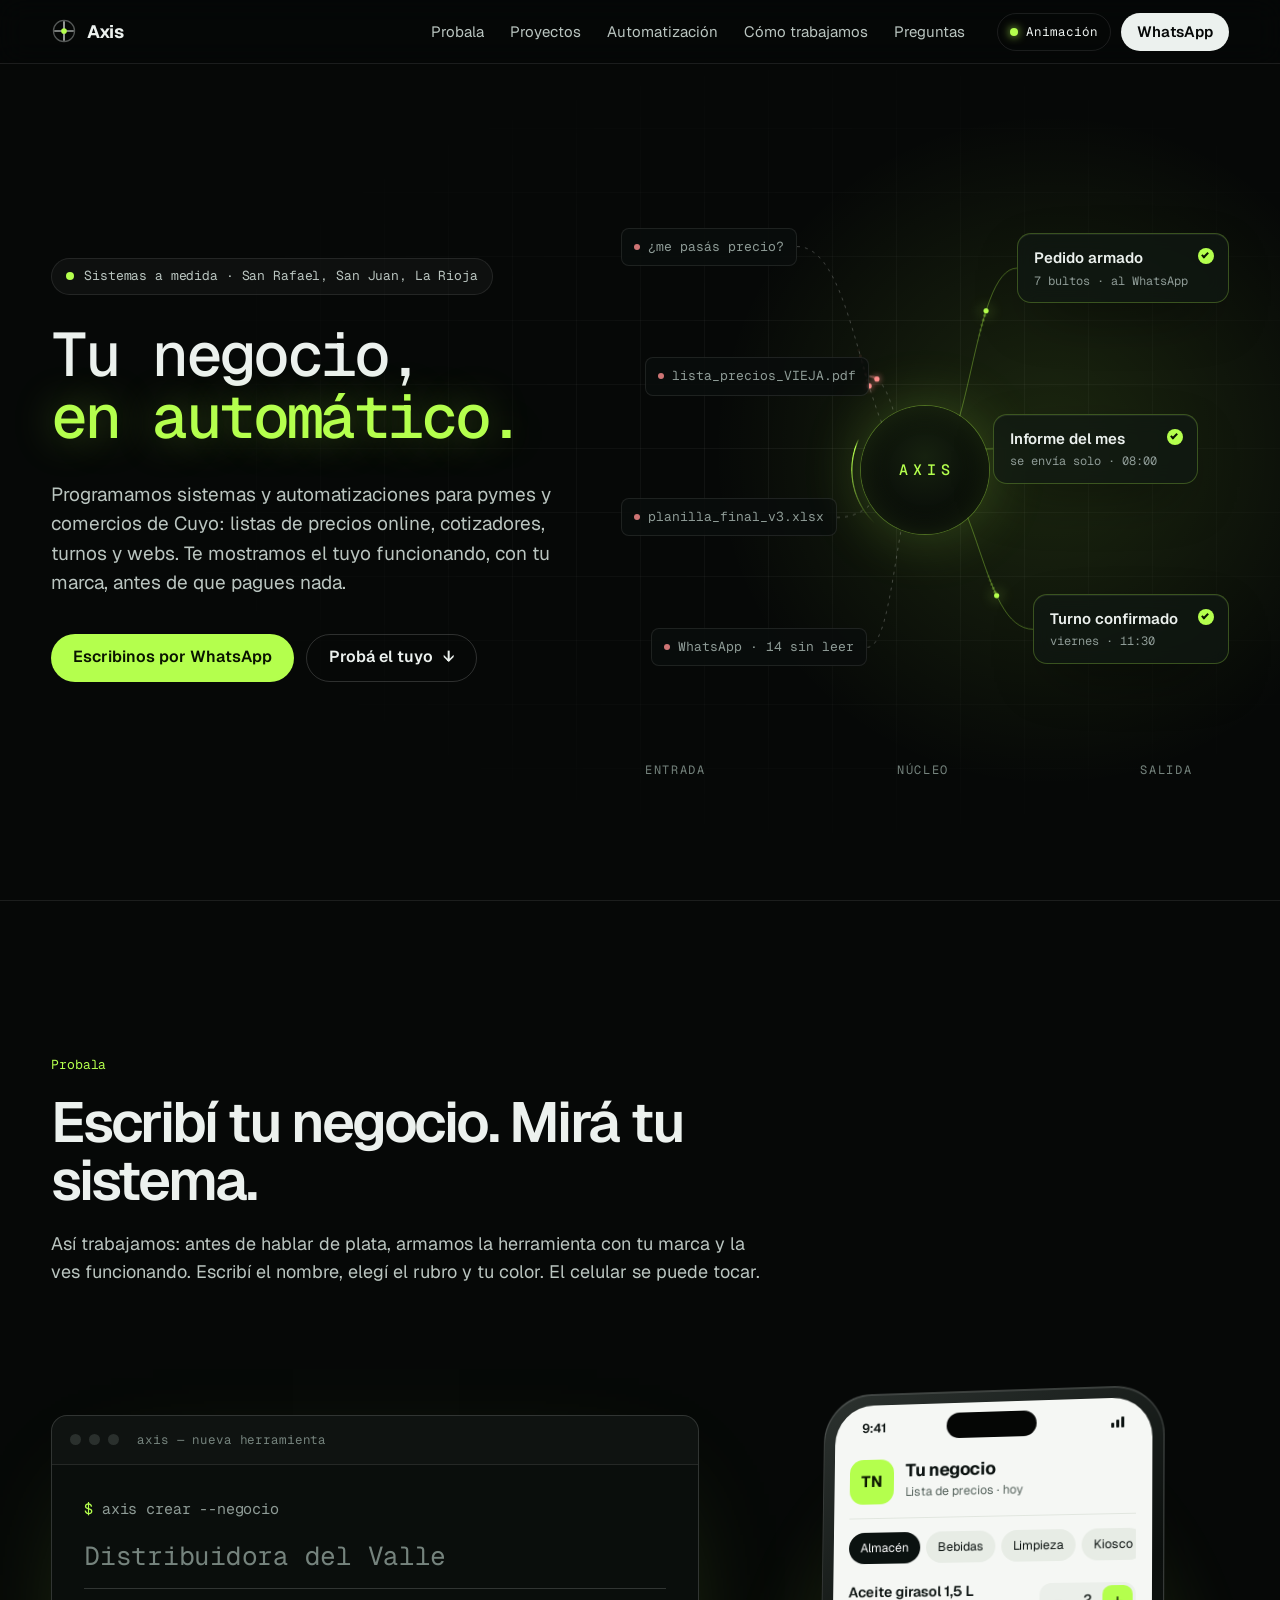
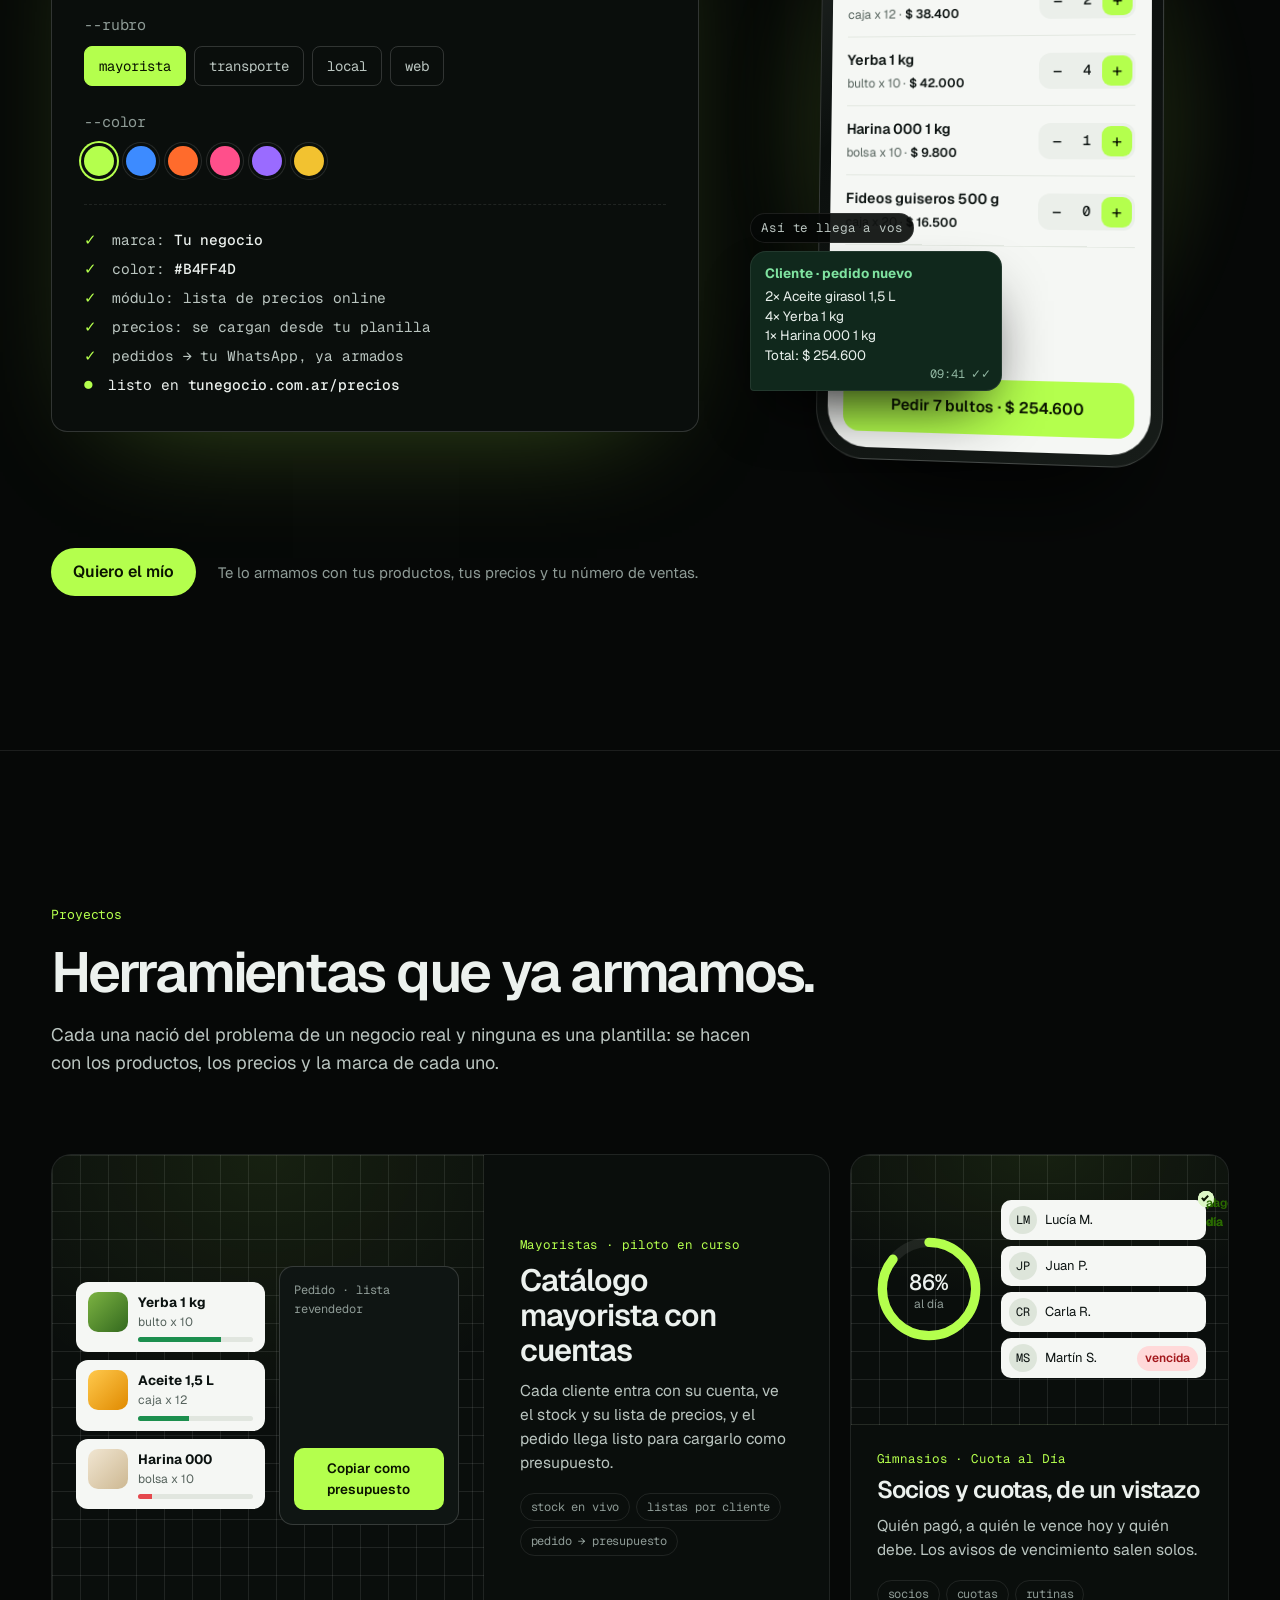
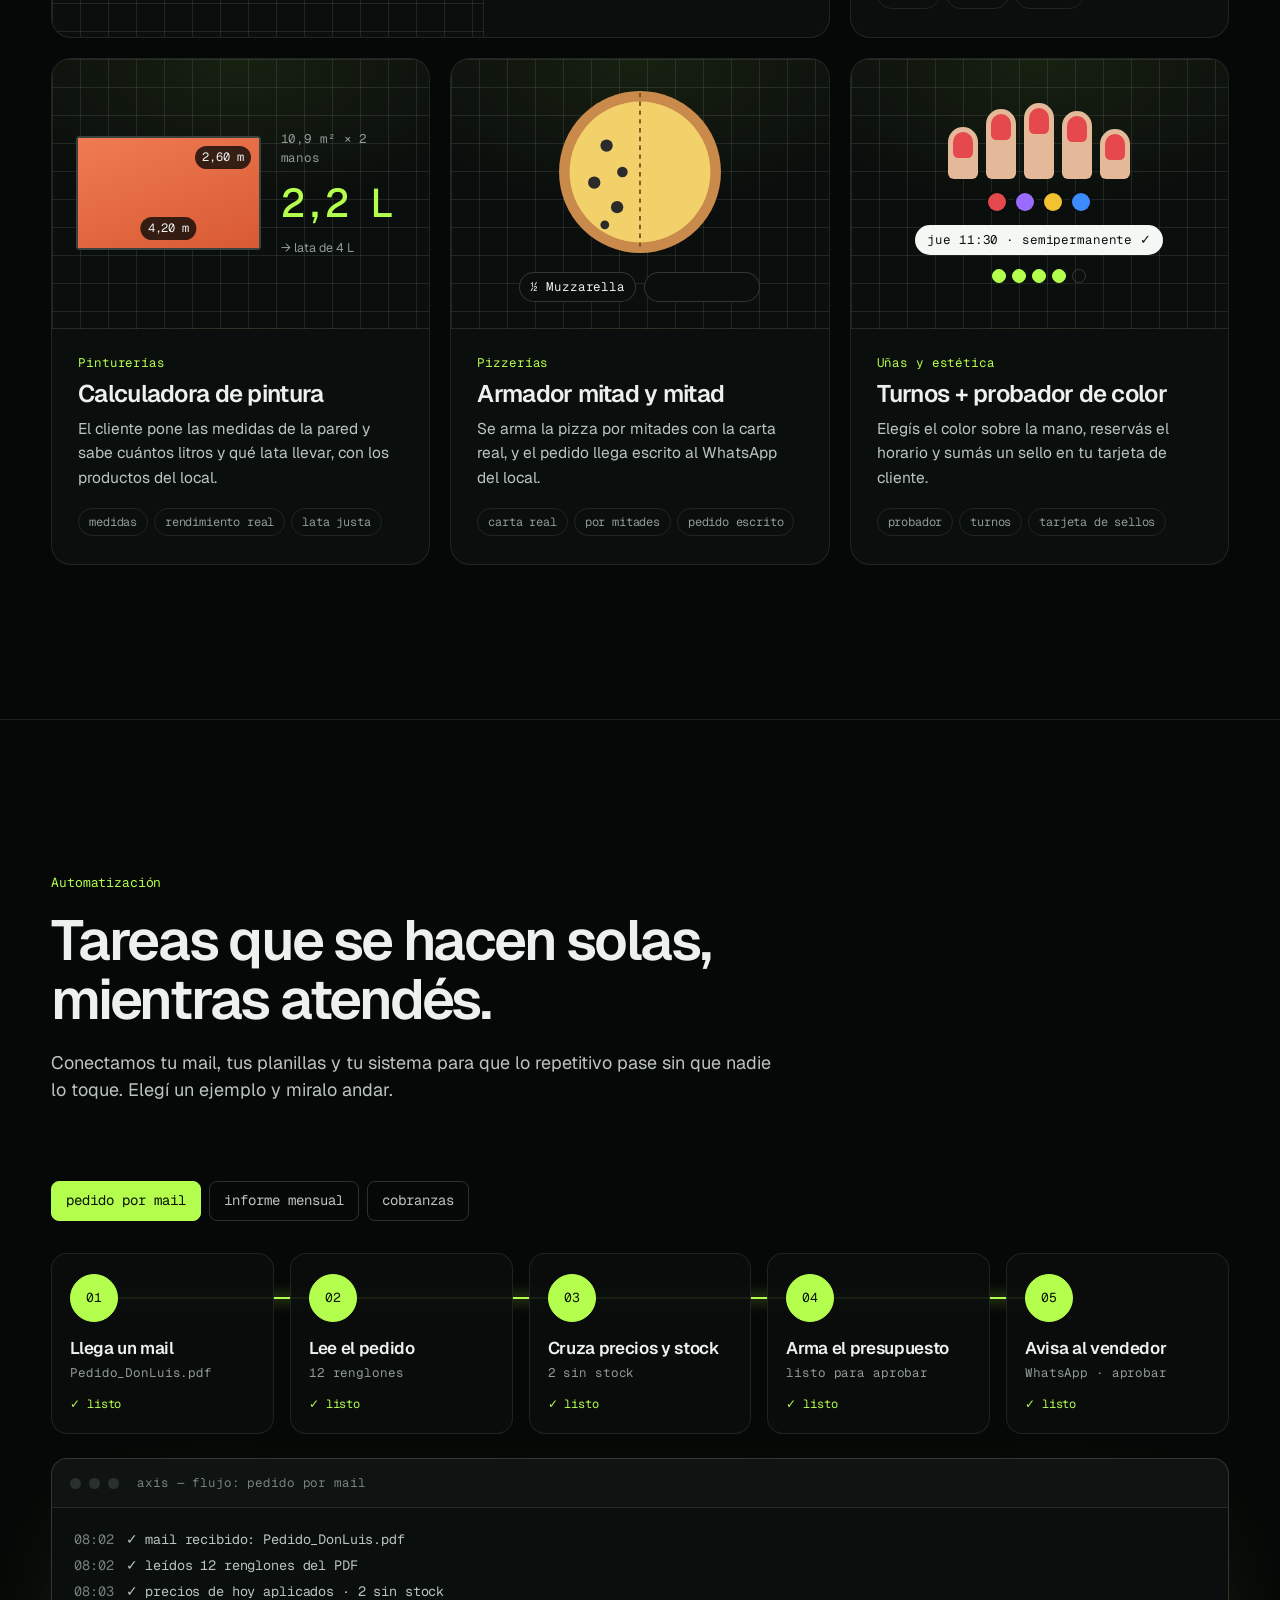
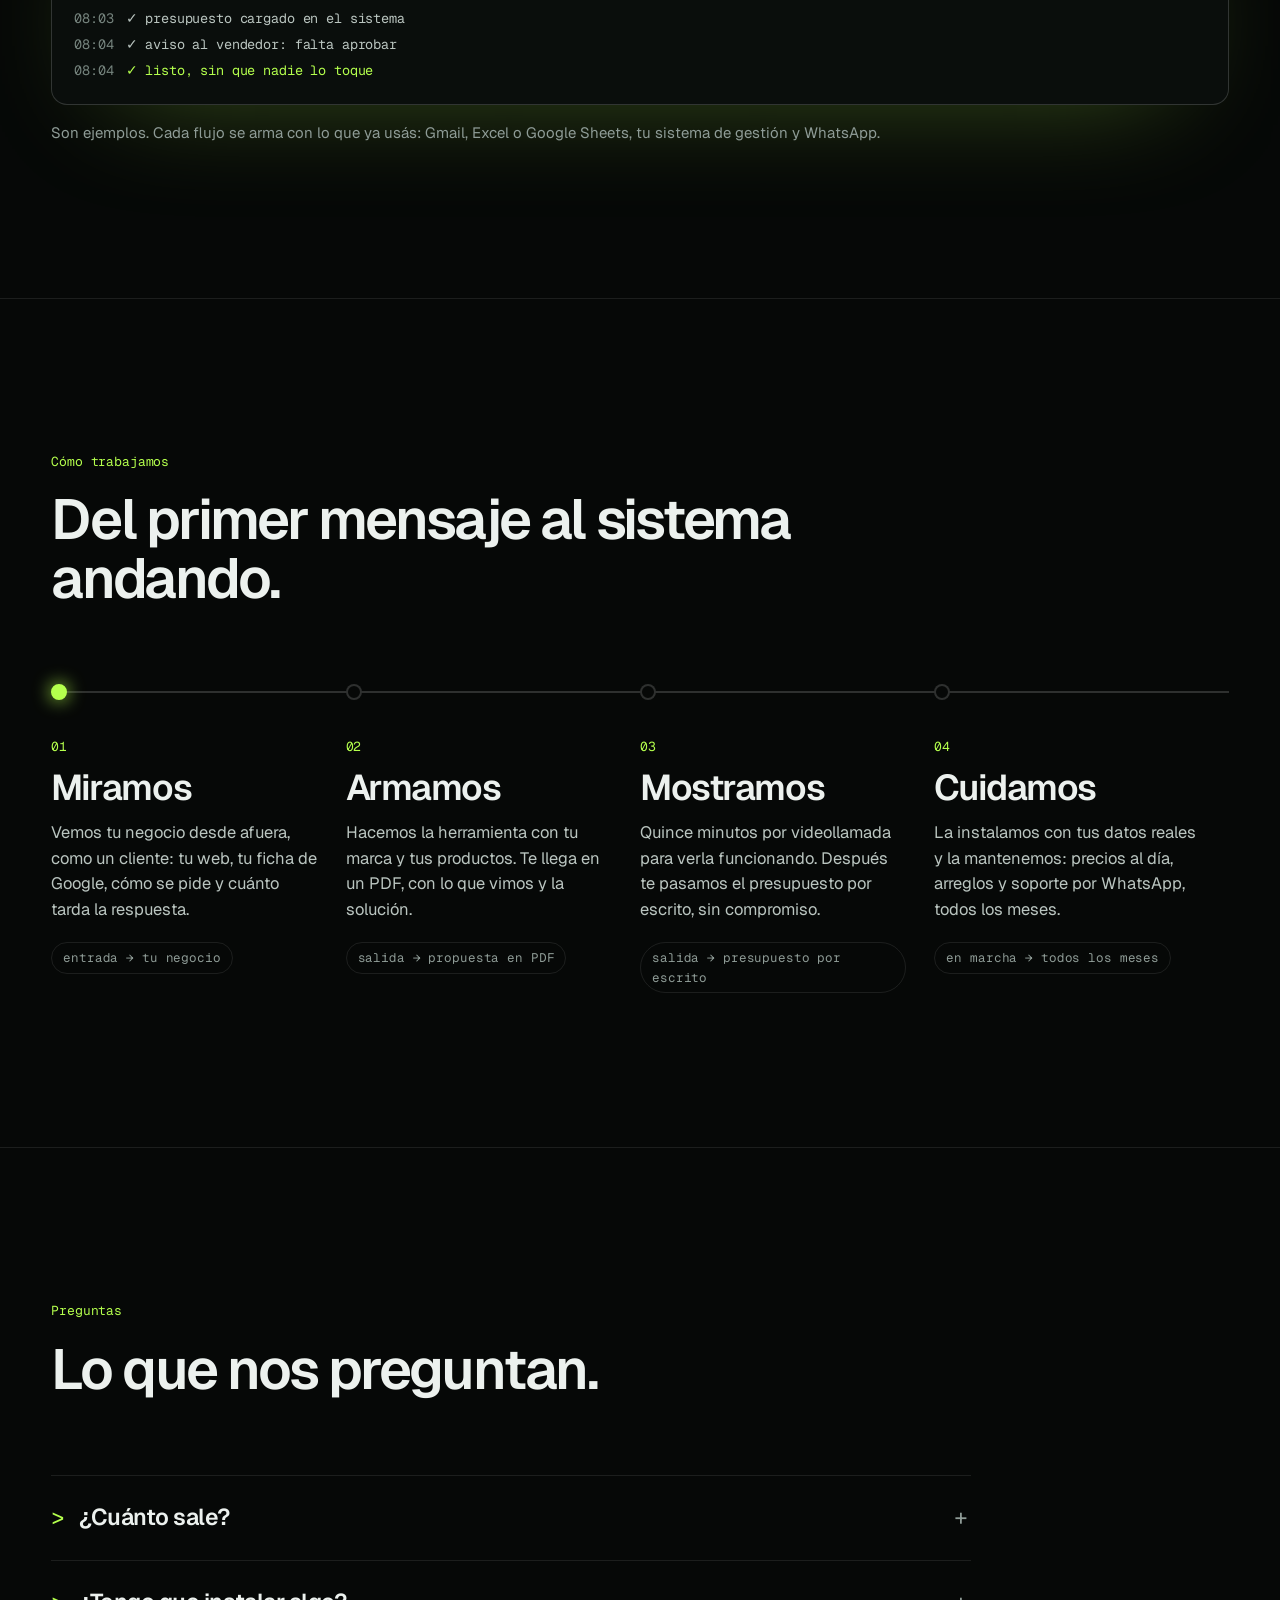
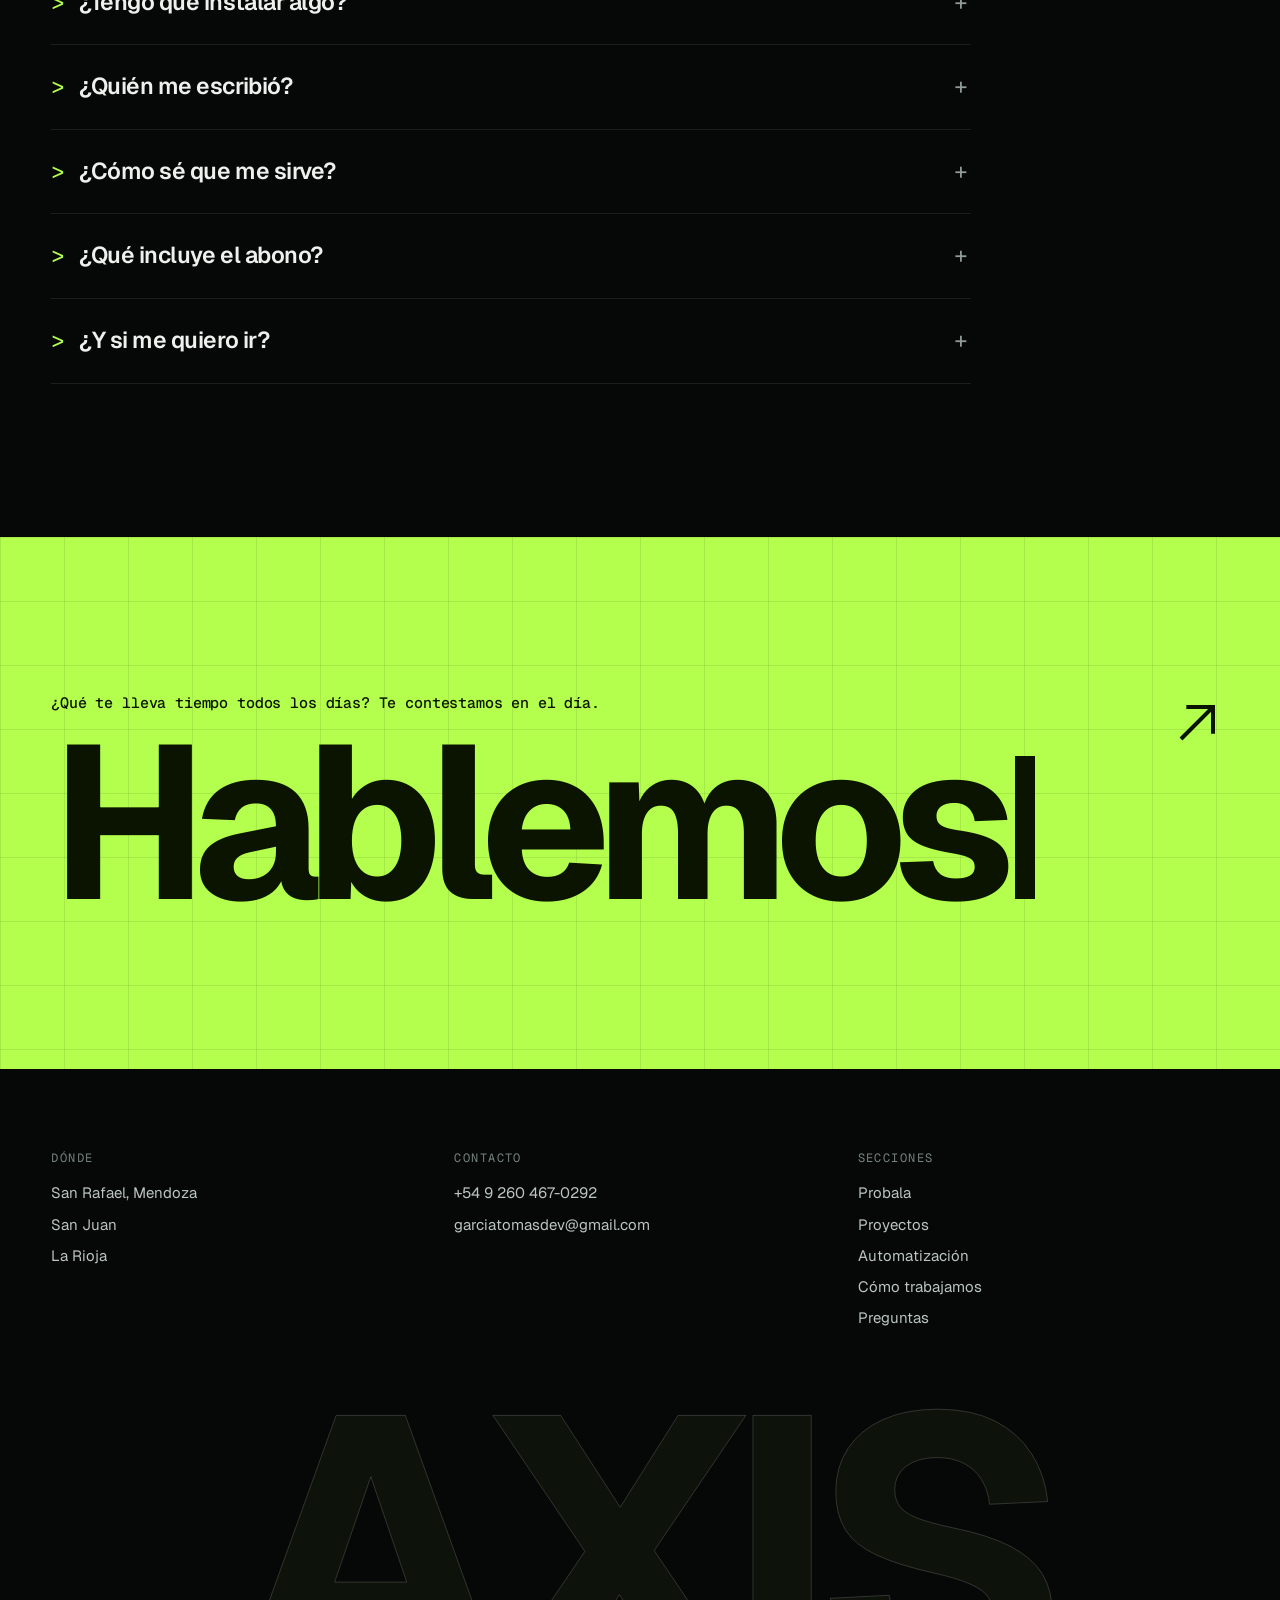
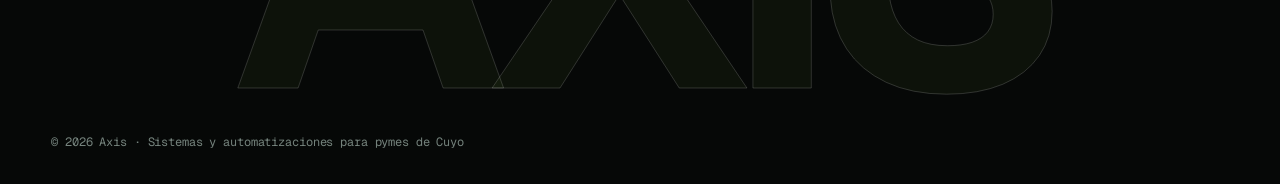
==== commit bc61c659: "Web de Axis: sin Quiénes somos ni nombres del equipo" ====
--- a/index.html
+++ b/index.html
@@ -25,7 +25,6 @@
     <a href="#proyectos">Proyectos</a>
     <a href="#automatizacion">Automatización</a>
     <a href="#como-trabajamos">Cómo trabajamos</a>
-    <a href="#nosotros">Nosotros</a>
     <a href="#preguntas">Preguntas</a>
   </nav>
   <div class="nav-end">
@@ -325,42 +324,6 @@
   </ol>
 </section>
 
-<section class="team" id="nosotros" aria-labelledby="t-nosotros">
-  <div class="sec-head">
-    <p class="kicker mono" data-scramble>Quiénes somos</p>
-    <h2 id="t-nosotros">Un equipo chico, conectado en tres provincias.</h2>
-  </div>
-  <div class="team-grid">
-    <figure class="map" data-reveal role="img" aria-label="Mapa de nodos: San Rafael, San Juan y La Rioja conectados.">
-      <svg viewBox="0 0 400 560" aria-hidden="true">
-        <defs><pattern id="dots" width="16" height="16" patternUnits="userSpaceOnUse"><circle cx="1" cy="1" r="1" fill="currentColor"/></pattern></defs>
-        <rect width="400" height="560" fill="url(#dots)" class="map-dots"/>
-        <path class="map-link" d="M148 490 C 120 400, 110 320, 131 243"/>
-        <path class="map-link" d="M131 243 C 170 170, 230 110, 279 73"/>
-        <path class="map-link faint" d="M148 490 C 260 400, 300 220, 279 73"/>
-        <g class="map-node" transform="translate(279 73)"><circle class="ring" r="18"/><circle r="5"/></g>
-        <g class="map-node" transform="translate(131 243)"><circle class="ring" r="18"/><circle r="5"/></g>
-        <g class="map-node main" transform="translate(148 490)"><circle class="ring" r="22"/><circle r="6"/></g>
-      </svg>
-      <figcaption>
-        <span class="pin left mono" style="--x:69.75%;--y:13%"><b>La Rioja</b>-29.41, -66.86</span>
-        <span class="pin mono" style="--x:32.75%;--y:43.4%"><b>San Juan</b>-31.54, -68.53</span>
-        <span class="pin mono" style="--x:37%;--y:87.5%"><b>San Rafael</b>-34.62, -68.33</span>
-      </figcaption>
-    </figure>
-    <div class="people">
-      <p class="big"><strong>Axis es un equipo chico de Cuyo.</strong> Los tres programamos y probamos cada sistema antes de que llegue a tu negocio; Axel y Jere además te visitan en San Juan y La Rioja.</p>
-      <ul class="crew">
-        <li data-reveal><span class="who">Tomás García</span><span class="role">Desarrollador · hace las reuniones y el soporte</span><span class="where mono">San Rafael</span></li>
-        <li data-reveal><span class="who">Axel</span><span class="role">Desarrollador y tester · visita negocios</span><span class="where mono">San Juan</span></li>
-        <li data-reveal><span class="who">Jere</span><span class="role">Desarrollador y tester · visita negocios</span><span class="where mono">La Rioja</span></li>
-      </ul>
-      <p class="soft">Si te llegó un mensaje de Axel o de Jere, es de verdad y viene con una propuesta pensada para tu negocio, no es un envío masivo. Cobramos un armado al empezar y un abono por mes, porque preferimos clientes que se quedan a ventas sueltas. Si un día te vas, te llevás tus datos.</p>
-      <p class="contact mono">Por videollamada o en persona · <a href="mailto:garciatomasdev@gmail.com">garciatomasdev@gmail.com</a></p>
-    </div>
-  </div>
-</section>
-
 <section class="faq" id="preguntas" aria-labelledby="t-preguntas">
   <div class="sec-head">
     <p class="kicker mono" data-scramble>Preguntas</p>
@@ -377,7 +340,7 @@
     </details>
     <details>
       <summary><span class="mono q-ps" aria-hidden="true">&gt;</span>¿Quién me escribió?</summary>
-      <p>Si te escribió Axel o Jere, son desarrolladores y testers de Axis en San Juan y en La Rioja. La propuesta que te llegó la armamos mirando tu negocio, no es un mensaje masivo.</p>
+      <p>Te escribió Tomás García, de Axis. La propuesta que te llegó la armamos mirando tu negocio, no es un mensaje masivo.</p>
     </details>
     <details>
       <summary><span class="mono q-ps" aria-hidden="true">&gt;</span>¿Cómo sé que me sirve?</summary>
--- a/styles.css
+++ b/styles.css
@@ -396,28 +396,6 @@
 .stage p { margin-top: 14px; color: var(--soft); font-size: 16.5px; }
 .io { display: inline-block; margin-top: 20px; padding: 5px 11px; border: 1px solid var(--line); border-radius: 999px; color: var(--muted); font-size: 12.5px; }
 
-/* Quiénes somos: los tres nodos del equipo en sus coordenadas reales */
-.team-grid { display: grid; grid-template-columns: minmax(0, .8fr) minmax(0, 1.2fr); gap: clamp(32px, 6vw, 96px); align-items: center; }
-.map { position: relative; max-width: 420px; }
-.map svg { display: block; width: 100%; height: auto; color: rgba(255, 255, 255, .13); }
-.map-link { fill: none; stroke: var(--accent); stroke-width: 1.5; stroke-dasharray: 4 7; opacity: .7; }
-.map-link.faint { opacity: .25; }
-.map-node circle { fill: var(--accent); }
-.map-node .ring { fill: none; stroke: var(--accent); stroke-width: 1; opacity: .45; transform-box: fill-box; transform-origin: center; }
-.pin { position: absolute; left: var(--x); top: var(--y); transform: translate(26px, -50%); color: var(--dim); font-size: 12px; line-height: 1.35; white-space: nowrap; }
-.pin b { display: block; font-family: Geist, system-ui, sans-serif; font-size: 16px; font-weight: 600; color: var(--ink); letter-spacing: -.01em; }
-.pin.left { transform: translate(calc(-100% - 26px), -50%); text-align: right; }
-.big { font-size: clamp(22px, 2.2vw, 30px); line-height: 1.3; letter-spacing: -.02em; color: var(--soft); }
-.big strong { color: var(--ink); font-weight: 600; }
-.crew { list-style: none; margin-top: 36px; border-bottom: 1px solid var(--line); }
-.crew li { display: grid; grid-template-columns: minmax(0, 1fr) auto; gap: 2px 20px; padding: 18px 0; border-top: 1px solid var(--line); }
-.who { font-size: 20px; font-weight: 600; letter-spacing: -.02em; }
-.role { grid-row: 2; color: var(--muted); font-size: var(--t-small); }
-.where { grid-row: 1 / 3; grid-column: 2; align-self: center; color: var(--accent); font-size: 13px; }
-.soft { margin-top: 28px; color: var(--soft); max-width: 40em; }
-.contact { margin-top: 20px; color: var(--muted); font-size: 13.5px; }
-.contact a { color: var(--ink); }
-
 /* Preguntas */
 .qs { max-width: 920px; border-bottom: 1px solid var(--line); }
 .qs details { border-top: 1px solid var(--line); }
@@ -453,15 +431,9 @@
 [data-motion="off"] [data-reveal], [data-motion="off"] .log li, [data-motion="off"] .tool { transition: none; }
 [data-motion="on"] .pulse { animation: pulse 2s var(--ease-out) infinite; }
 [data-motion="on"] .core-ring { animation: spin 6s linear infinite; }
-[data-motion="on"] .map-link { animation: flow 1.6s linear infinite; }
-[data-motion="on"] .map-node .ring { animation: ping 2.8s var(--ease-out) infinite; }
-[data-motion="on"] .map-node:nth-of-type(2) .ring { animation-delay: .9s; }
-[data-motion="on"] .map-node.main .ring { animation-delay: 1.8s; }
 [data-motion="on"] .caret { animation: blink 1.1s steps(1) infinite; }
 @keyframes pulse { 0% { box-shadow: 0 0 0 0 rgba(180, 255, 77, .6); } 100% { box-shadow: 0 0 0 10px rgba(180, 255, 77, 0); } }
 @keyframes spin { to { transform: rotate(1turn); } }
-@keyframes flow { to { stroke-dashoffset: -22; } }
-@keyframes ping { 0% { transform: scale(.6); opacity: .7; } 100% { transform: scale(1.9); opacity: 0; } }
 @keyframes blink { 50% { opacity: 0; } }
 @keyframes line-in { from { opacity: 0; transform: translateX(-8px); } }
 
@@ -475,10 +447,9 @@
   .nav-end { margin-left: auto; }
   .hero { grid-template-columns: minmax(0, 1fr); padding-top: 120px; }
   .graph { height: 560px; max-width: 640px; width: 100%; justify-self: center; }
-  .build-grid, .team-grid { grid-template-columns: minmax(0, 1fr); }
+  .build-grid { grid-template-columns: minmax(0, 1fr); }
   .stages { grid-template-columns: repeat(2, minmax(0, 1fr)); row-gap: 56px; }
   .stages::before, .stages::after { display: none; }
-  .map { justify-self: center; width: 100%; }
 }
 
 @media (max-width: 900px) {
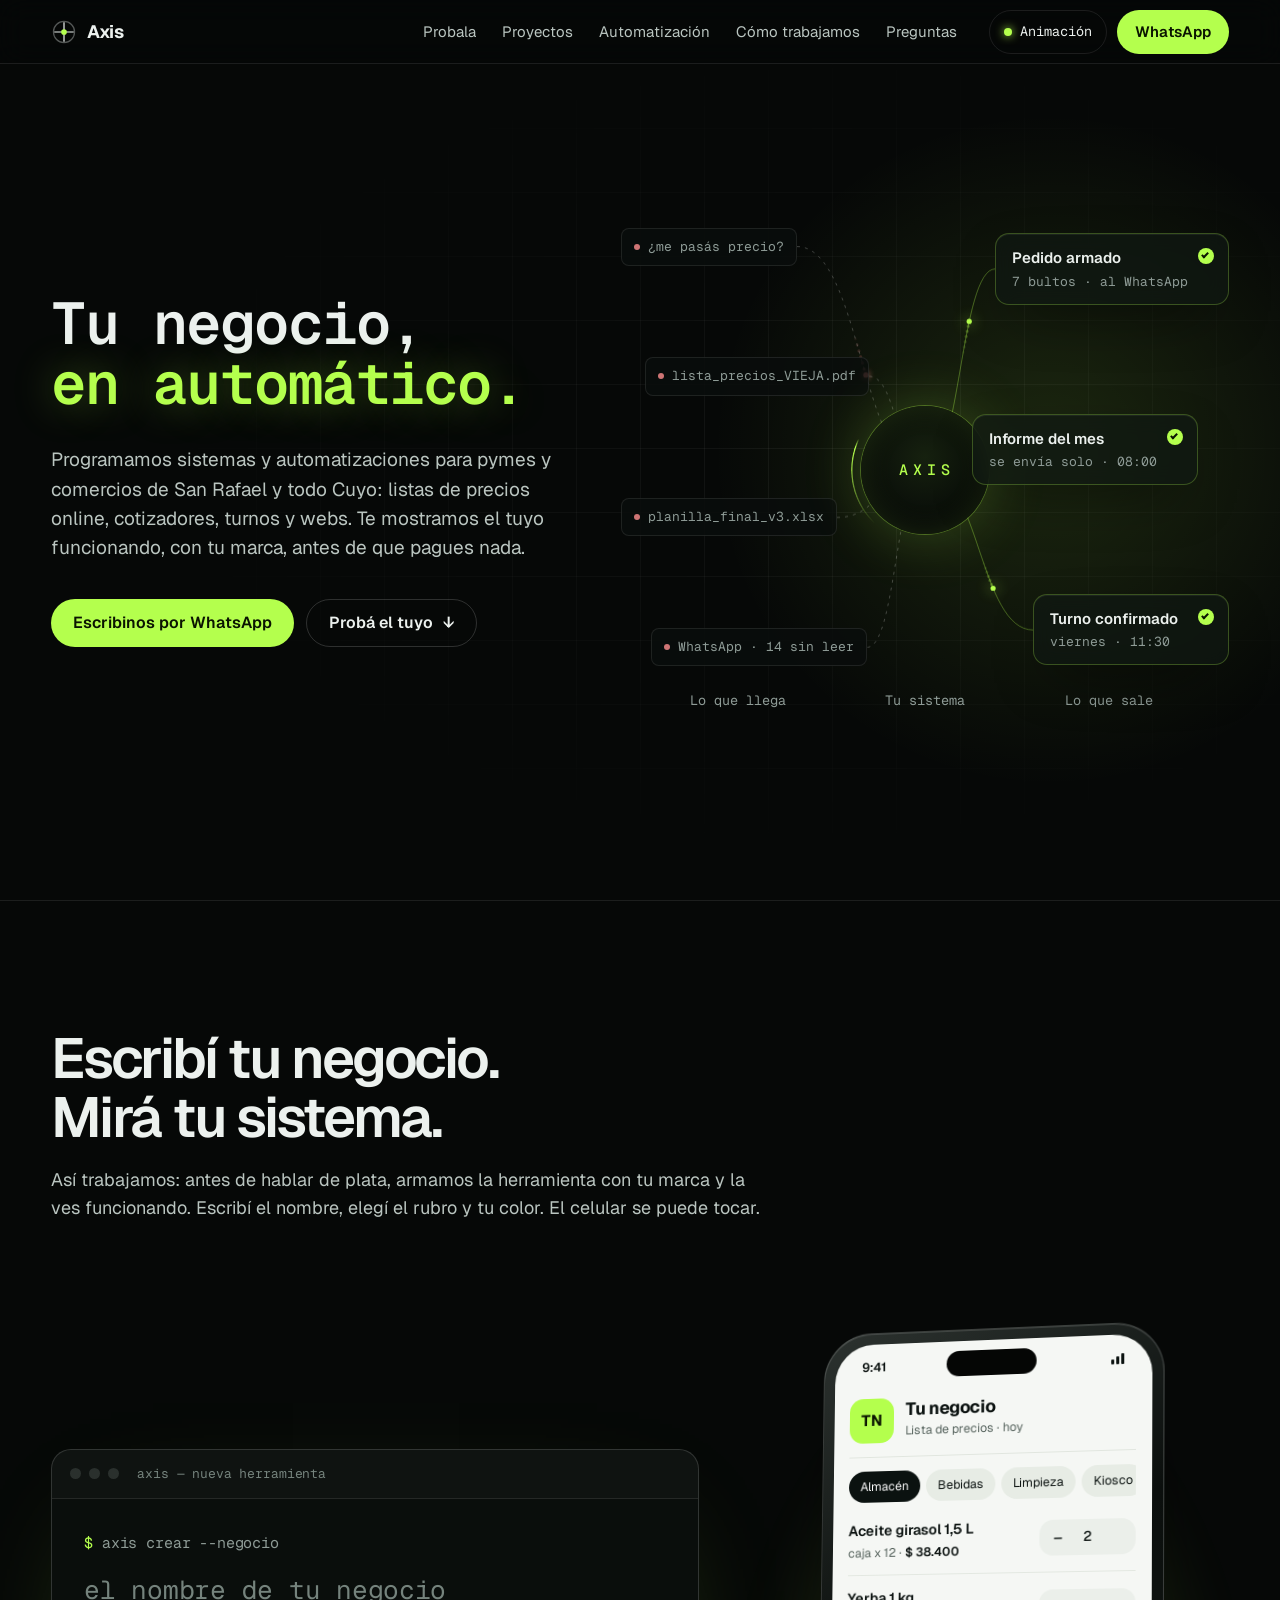
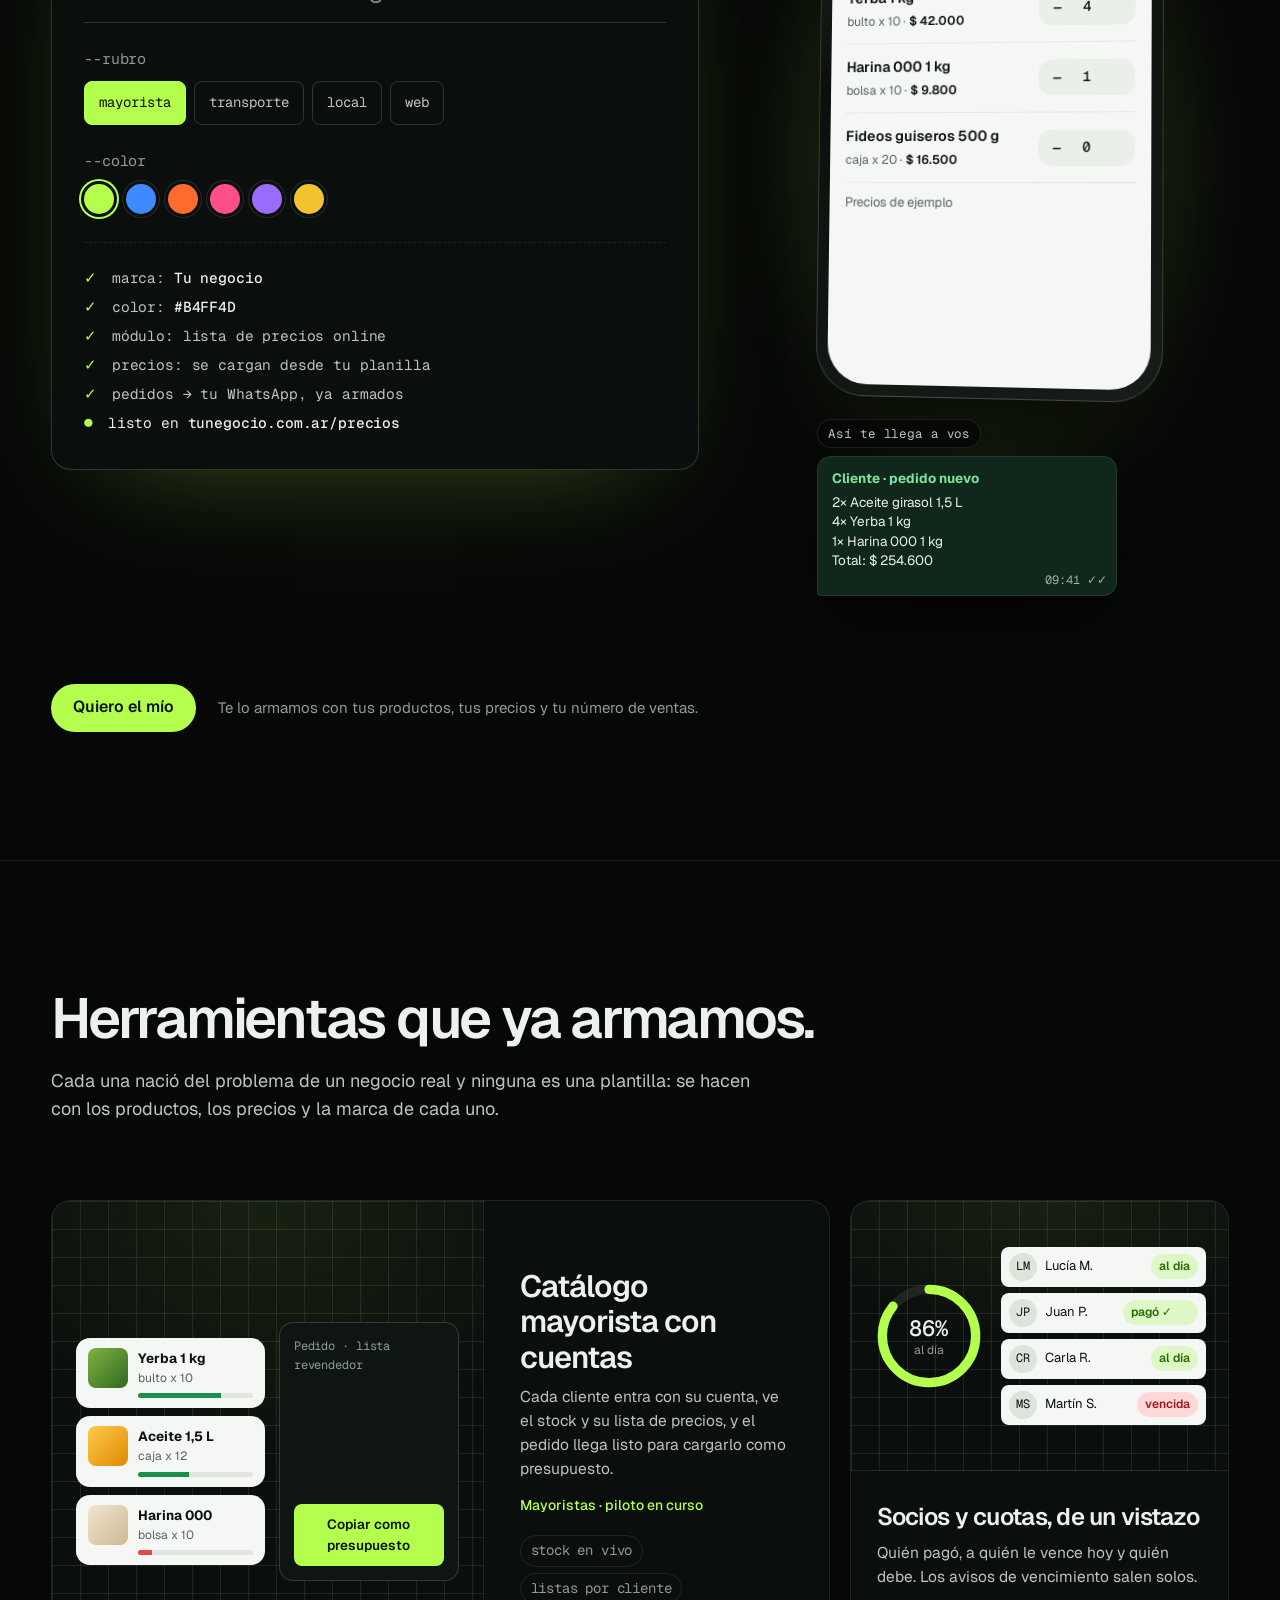
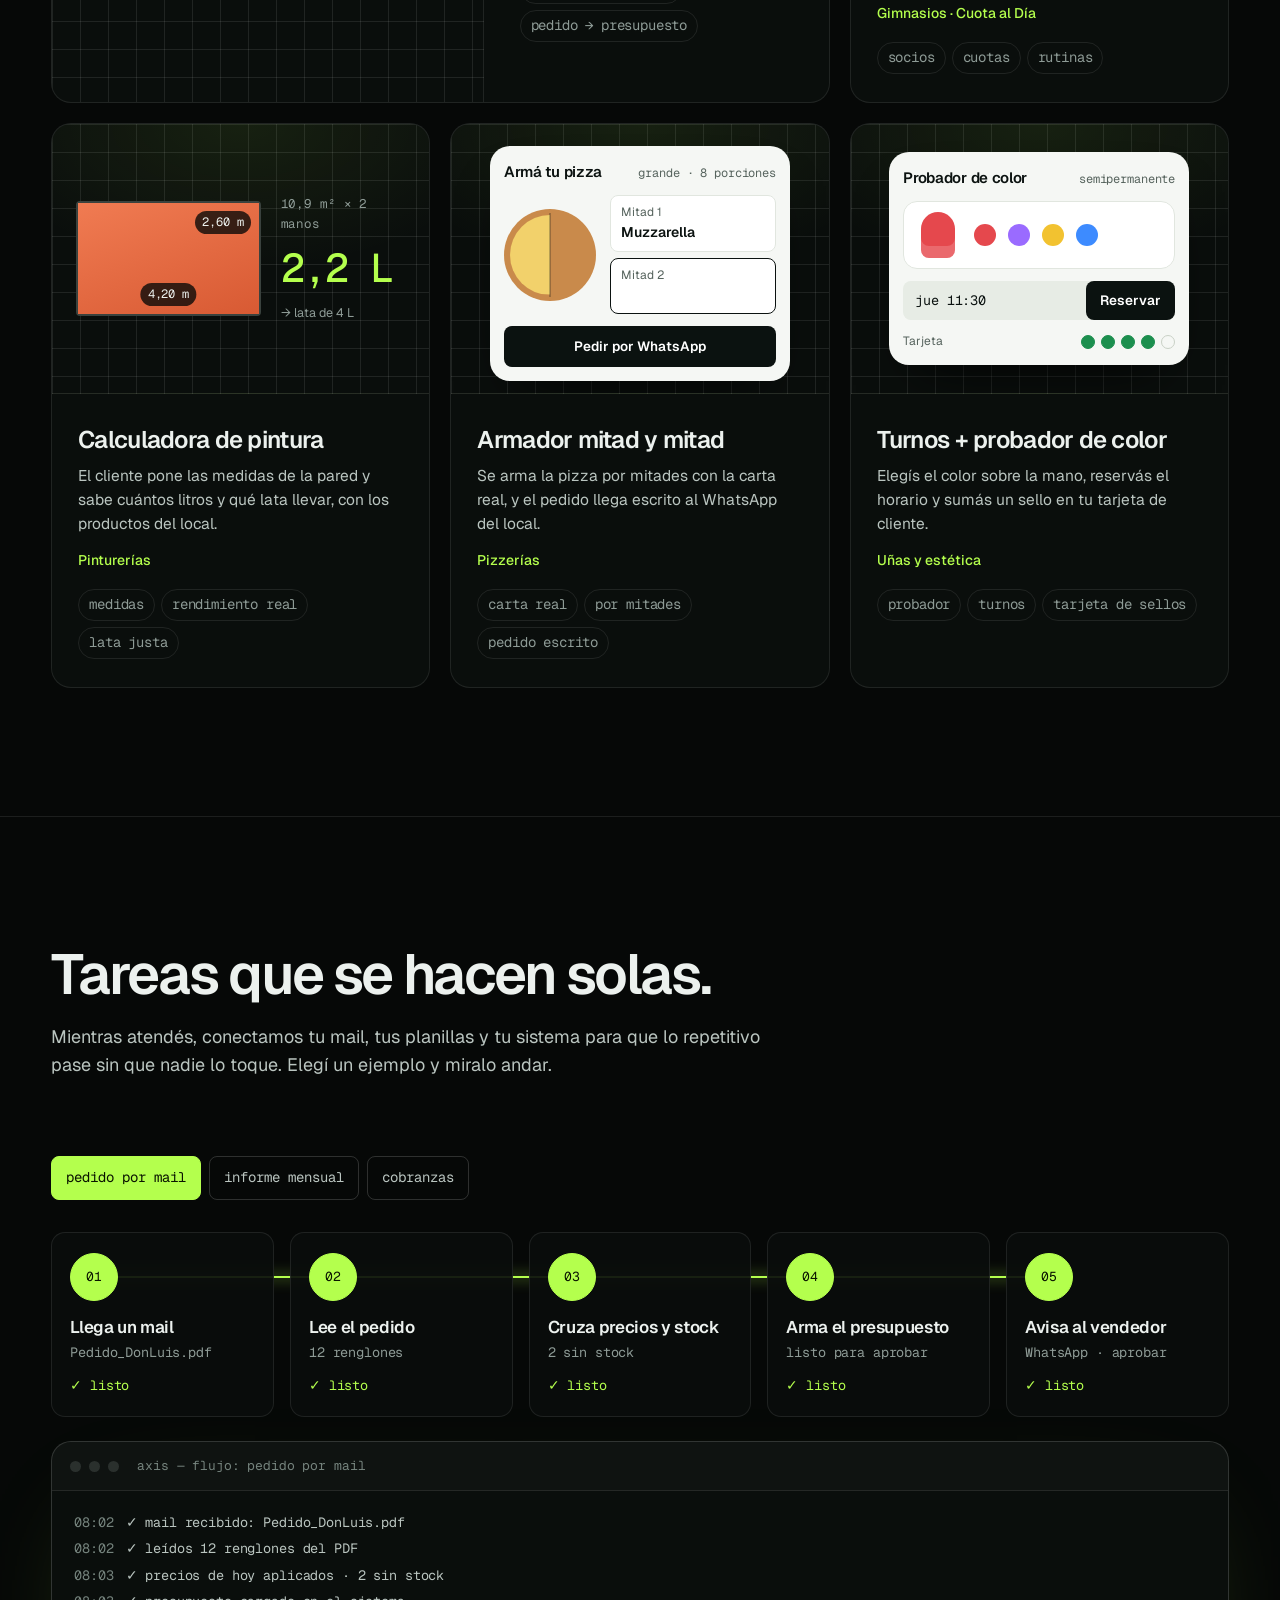
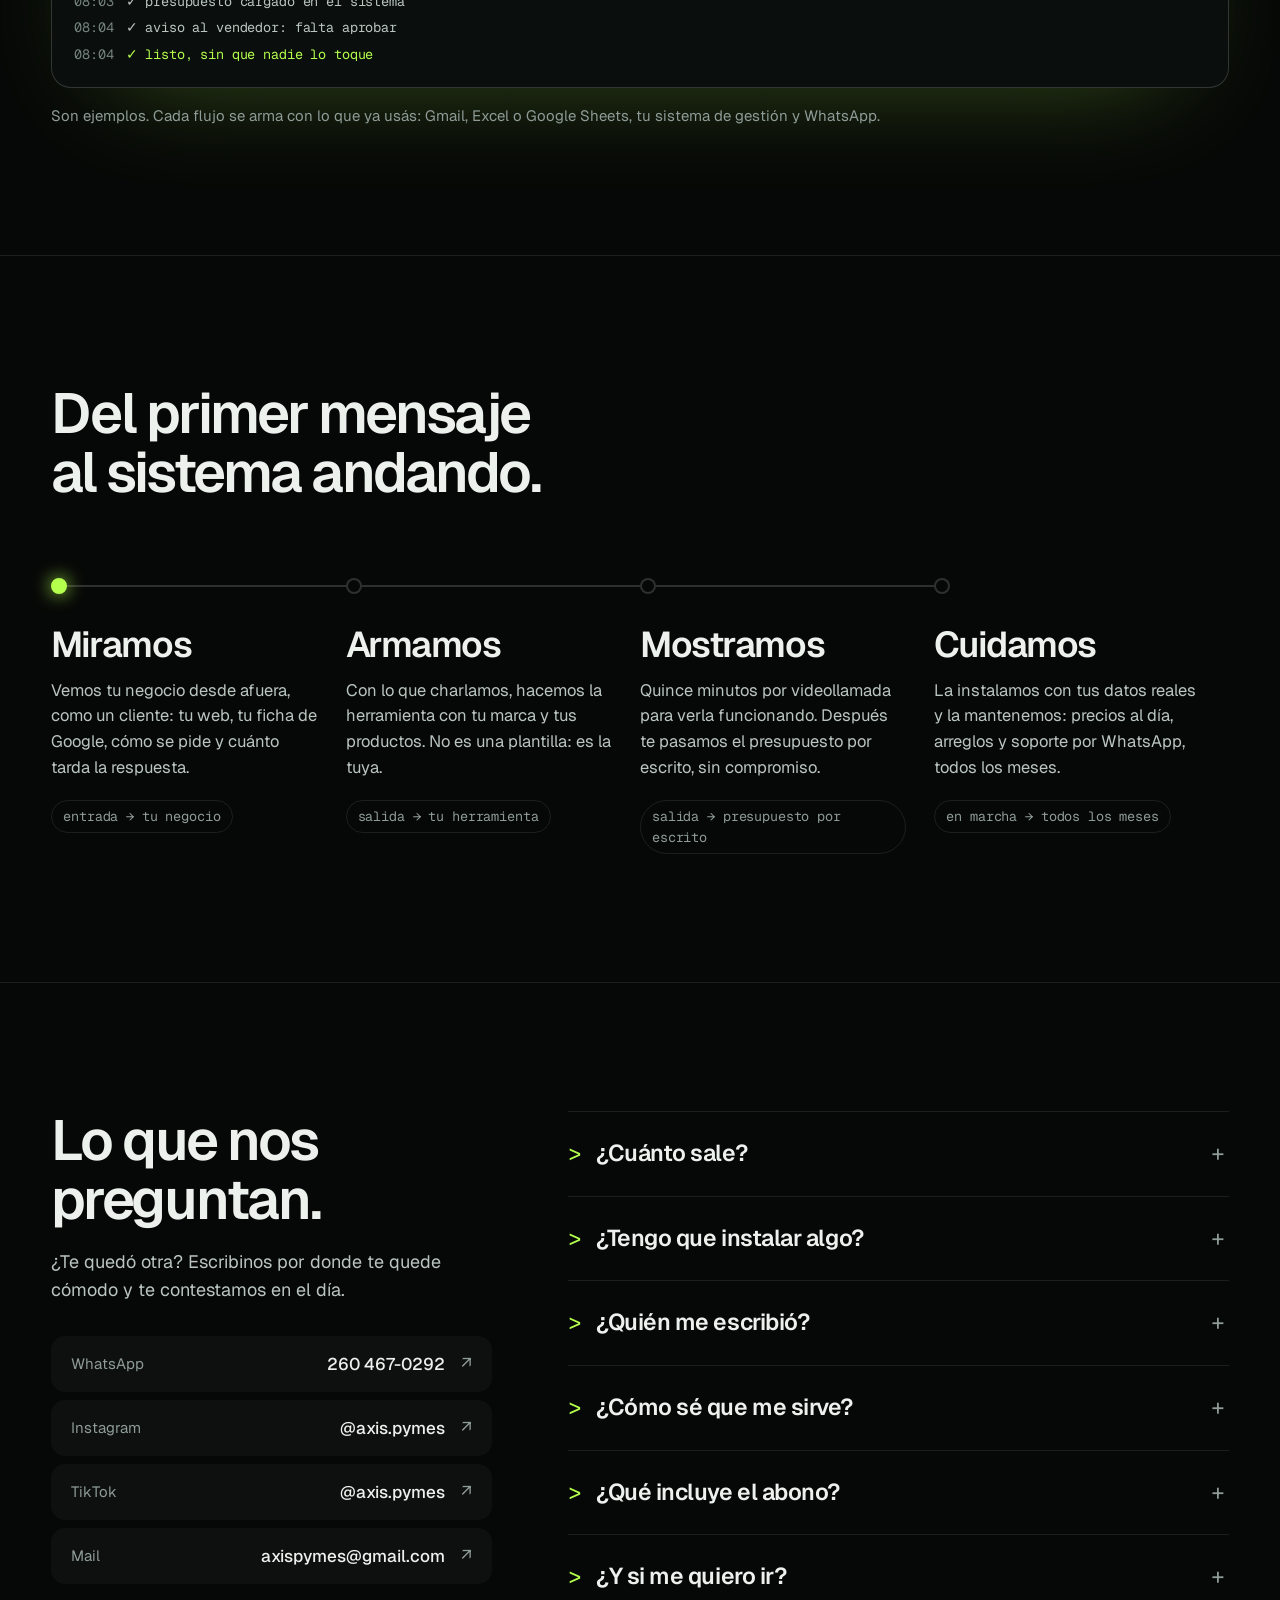
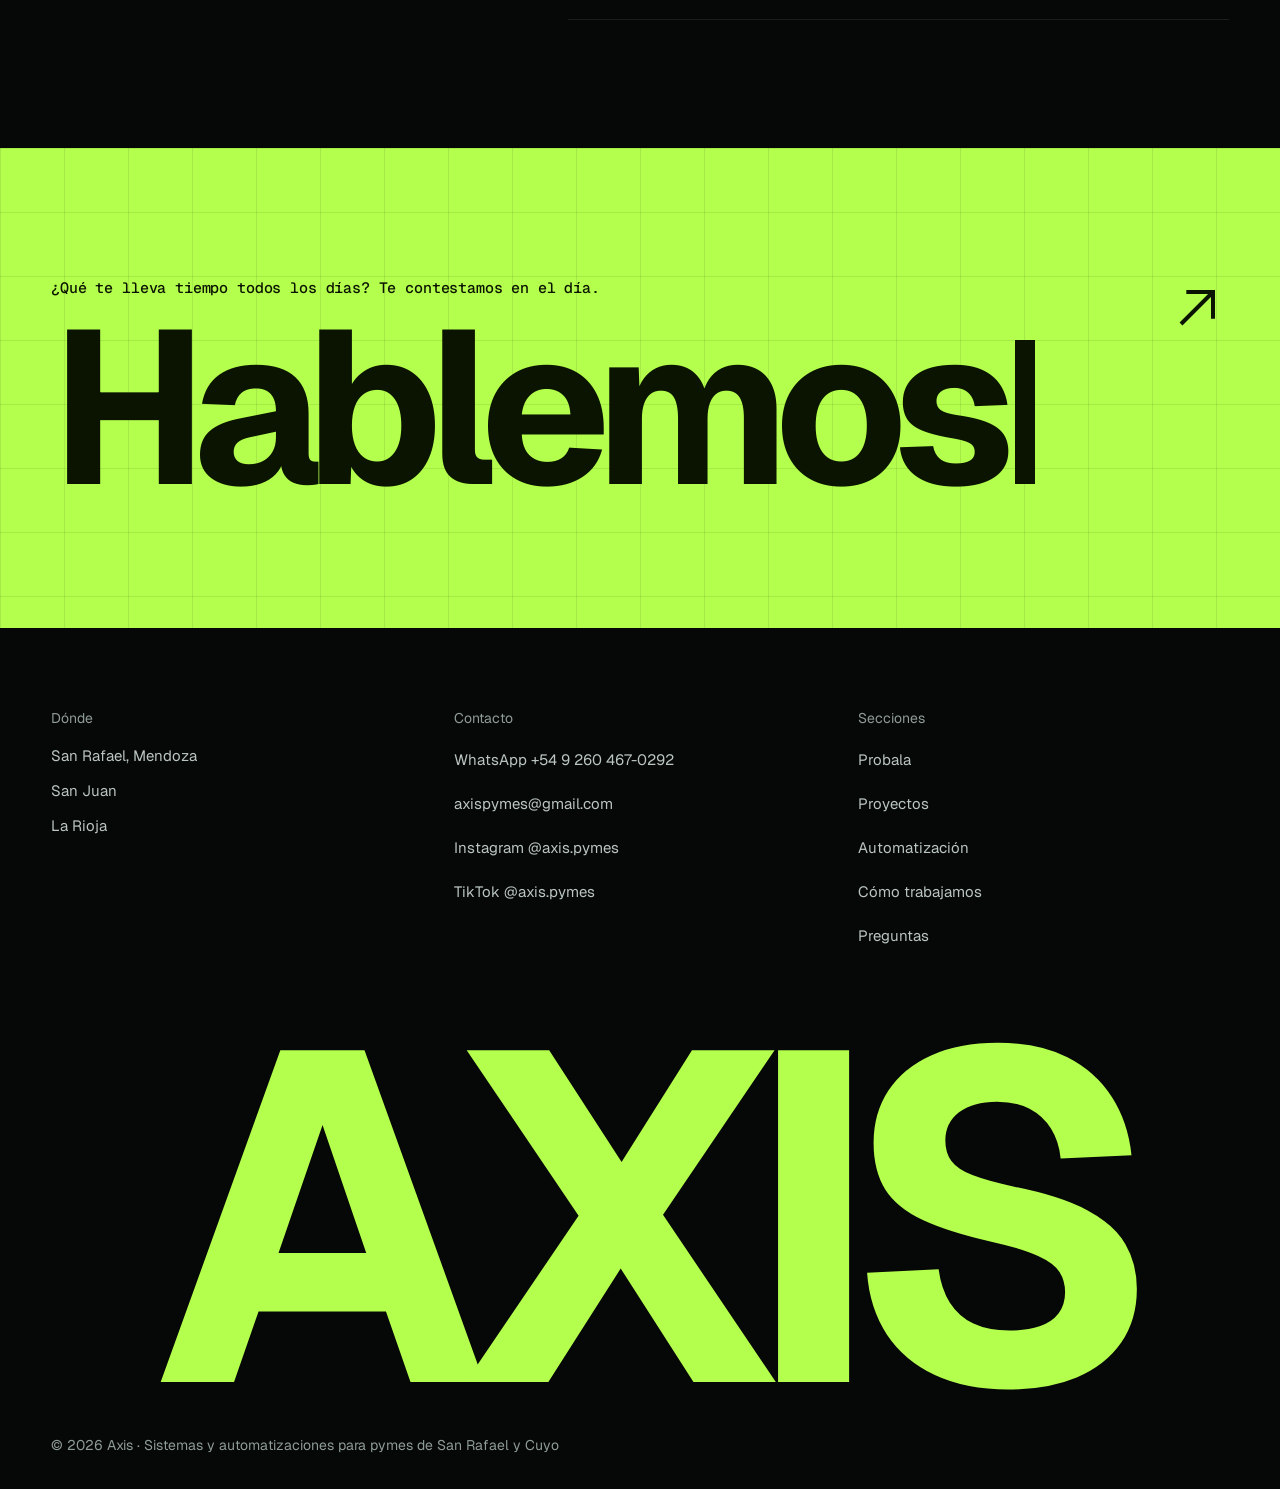
==== commit 85356eac: "Web de Axis: SEO, contacto nuevo y pulido de diseño y celular" ====
--- a/index.html
+++ b/index.html
@@ -1,15 +1,54 @@
 <!doctype html>
-<html lang="es">
+<html lang="es-AR">
 <head>
 <meta charset="utf-8">
 <meta name="viewport" content="width=device-width, initial-scale=1">
-<title>Axis · Sistemas y automatizaciones para pymes</title>
-<meta name="description" content="Axis programa sistemas a medida y automatizaciones para pymes y comercios de Cuyo: listas de precios online, cotizadores, turnos y webs. Te mostramos la tuya funcionando antes de que pagues nada.">
+<title>Axis · Sistemas y automatizaciones para pymes de San Rafael</title>
+<meta name="description" content="Herramientas a medida para pymes de San Rafael, Mendoza y Cuyo: listas de precios online, pedidos que llegan armados al WhatsApp, turnos y tareas que se hacen solas. Mirá la tuya funcionando antes de pagar.">
 <meta name="theme-color" content="#060807">
+<link rel="canonical" href="https://warcrock.github.io/axis-web/">
+<meta property="og:type" content="website">
+<meta property="og:locale" content="es_AR">
+<meta property="og:site_name" content="Axis">
+<meta property="og:url" content="https://warcrock.github.io/axis-web/">
+<meta property="og:title" content="Axis · Tu negocio, en automático">
+<meta property="og:description" content="Sistemas y automatizaciones para pymes de San Rafael y Cuyo. Mirá la tuya funcionando, con tu marca, antes de pagar.">
+<meta property="og:image" content="https://warcrock.github.io/axis-web/og.png">
+<meta property="og:image:width" content="1200">
+<meta property="og:image:height" content="630">
+<meta property="og:image:alt" content="Axis: tu negocio, en automático. Sistemas a medida para pymes de San Rafael, Mendoza.">
+<meta name="twitter:card" content="summary_large_image">
+<meta name="twitter:title" content="Axis · Tu negocio, en automático">
+<meta name="twitter:description" content="Sistemas y automatizaciones para pymes de San Rafael y Cuyo. Mirá la tuya funcionando antes de pagar.">
+<meta name="twitter:image" content="https://warcrock.github.io/axis-web/og.png">
 <link rel="preconnect" href="https://fonts.googleapis.com">
 <link rel="preconnect" href="https://fonts.gstatic.com" crossorigin>
 <link rel="stylesheet" href="https://fonts.googleapis.com/css2?family=Geist:wght@400;500;600;700&family=Geist+Mono:wght@400;500&display=swap">
 <link rel="icon" href="favicon.svg" type="image/svg+xml">
+<link rel="icon" href="favicon-32.png" sizes="32x32" type="image/png">
+<link rel="apple-touch-icon" href="apple-touch-icon.png">
+<script type="application/ld+json">
+{
+  "@context": "https://schema.org",
+  "@type": "ProfessionalService",
+  "name": "Axis",
+  "description": "Sistemas a medida y automatizaciones para pymes: listas de precios online, pedidos por WhatsApp, turnos, cotizadores y webs.",
+  "url": "https://warcrock.github.io/axis-web/",
+  "image": "https://warcrock.github.io/axis-web/og.png",
+  "logo": "https://warcrock.github.io/axis-web/apple-touch-icon.png",
+  "email": "axispymes@gmail.com",
+  "telephone": "+54 9 260 467-0292",
+  "address": { "@type": "PostalAddress", "addressLocality": "San Rafael", "addressRegion": "Mendoza", "addressCountry": "AR" },
+  "areaServed": [
+    { "@type": "City", "name": "San Rafael, Mendoza" },
+    { "@type": "AdministrativeArea", "name": "Mendoza" },
+    { "@type": "AdministrativeArea", "name": "San Juan" },
+    { "@type": "AdministrativeArea", "name": "La Rioja" }
+  ],
+  "founder": { "@type": "Person", "name": "Tomás García" },
+  "sameAs": ["https://www.instagram.com/axis.pymes/", "https://www.tiktok.com/@axis.pymes"]
+}
+</script>
 <link rel="stylesheet" href="styles.css">
 <script>(function(){var d=document.documentElement,m;d.classList.add('js');try{m=localStorage.getItem('axis-motion')}catch(e){}d.dataset.motion=m||(matchMedia('(prefers-reduced-motion: reduce)').matches?'off':'on')})()</script>
 </head>
@@ -37,9 +76,8 @@
 
 <section class="hero" id="inicio">
   <div class="hero-text">
-    <p class="status mono"><span class="pulse" aria-hidden="true"></span>Sistemas a medida · San Rafael, San Juan, La Rioja</p>
     <h1 class="mono" data-scramble>Tu negocio, <em>en automático.</em></h1>
-    <p class="lead">Programamos sistemas y automatizaciones para pymes y comercios de Cuyo: listas de precios online, cotizadores, turnos y webs. Te mostramos el tuyo funcionando, con tu marca, antes de que pagues nada.</p>
+    <p class="lead">Programamos sistemas y automatizaciones para pymes y comercios de San Rafael y todo Cuyo: listas de precios online, cotizadores, turnos y webs. Te mostramos el tuyo funcionando, con tu marca, antes de que pagues nada.</p>
     <div class="actions">
       <a class="btn" href="https://wa.me/5492604670292?text=Hola%2C%20vi%20la%20web%20de%20Axis%20y%20quiero%20ver%20la%20m%C3%ADa" target="_blank" rel="noopener">Escribinos por WhatsApp</a>
       <a class="btn-ghost" href="#herramienta">Probá el tuyo <span aria-hidden="true">↓</span></a>
@@ -49,20 +87,19 @@
   <figure class="graph" role="img" aria-label="Diagrama: consultas, PDFs viejos y planillas entran a Axis y salen como pedidos armados, informes automáticos y turnos confirmados.">
     <canvas aria-hidden="true"></canvas>
     <span class="node in n1" data-in>¿me pasás precio?</span>
-    <span class="node in n2" data-in>lista_precios_VIEJA.pdf</span>
-    <span class="node in n3" data-in>planilla_final_v3.xlsx</span>
-    <span class="node in n4" data-in>WhatsApp · 14 sin leer</span>
+    <span class="node in n2" data-in><span class="lg">lista_precios_VIEJA.pdf</span><span class="sm">lista_VIEJA.pdf</span></span>
+    <span class="node in n3" data-in><span class="lg">planilla_final_v3.xlsx</span><span class="sm">planilla_v3.xlsx</span></span>
+    <span class="node in n4" data-in><span class="lg">WhatsApp · 14 sin leer</span><span class="sm">14 sin leer</span></span>
     <div class="core" data-core><span class="core-ring"></span><span class="core-label mono">AXIS</span></div>
-    <div class="node out o1" data-out><b>Pedido armado</b><span>7 bultos · al WhatsApp</span><i class="ok" aria-hidden="true"></i></div>
-    <div class="node out o2" data-out><b>Informe del mes</b><span>se envía solo · 08:00</span><i class="ok" aria-hidden="true"></i></div>
-    <div class="node out o3" data-out><b>Turno confirmado</b><span>viernes · 11:30</span><i class="ok" aria-hidden="true"></i></div>
-    <figcaption class="graph-cap mono"><span>entrada</span><span>núcleo</span><span>salida</span></figcaption>
+    <div class="node out o1" data-out><b>Pedido armado</b><span><span class="lg">7 bultos · al WhatsApp</span><span class="sm">7 bultos</span></span><i class="ok" aria-hidden="true"></i></div>
+    <div class="node out o2" data-out><b>Informe del mes</b><span><span class="lg">se envía solo · 08:00</span><span class="sm">sale solo</span></span><i class="ok" aria-hidden="true"></i></div>
+    <div class="node out o3" data-out><b>Turno confirmado</b><span><span class="lg">viernes · 11:30</span><span class="sm">vie · 11:30</span></span><i class="ok" aria-hidden="true"></i></div>
+    <figcaption class="graph-cap"><span>Lo que llega</span><span>Tu sistema</span><span>Lo que sale</span></figcaption>
   </figure>
 </section>
 
 <section class="build" id="herramienta" aria-labelledby="t-herramienta">
   <div class="sec-head">
-    <p class="kicker mono" data-scramble>Probala</p>
     <h2 id="t-herramienta">Escribí tu negocio. Mirá tu sistema.</h2>
     <p>Así trabajamos: antes de hablar de plata, armamos la herramienta con tu marca y la ves funcionando. Escribí el nombre, elegí el rubro y tu color. El celular se puede tocar.</p>
   </div>
@@ -72,7 +109,7 @@
       <div class="term-bar" aria-hidden="true"><i></i><i></i><i></i><span class="mono">axis — nueva herramienta</span></div>
       <div class="term-body mono">
         <label class="prompt" for="nombre"><span class="ps">$</span> axis crear --negocio</label>
-        <input id="nombre" class="mono" type="text" maxlength="28" autocomplete="organization" placeholder="Distribuidora del Valle" spellcheck="false">
+        <input id="nombre" class="mono" type="text" maxlength="28" autocomplete="organization" placeholder="el nombre de tu negocio" spellcheck="false" aria-label="Nombre de tu negocio" enterkeyhint="done">
         <p class="prompt-sub" id="rubro-label">--rubro</p>
         <div class="tabs" role="tablist" aria-labelledby="rubro-label">
           <button role="tab" aria-selected="true" data-tab="lista" id="tab-lista" aria-controls="tool-lista">mayorista</button>
@@ -165,7 +202,6 @@
 
 <section class="work" id="proyectos" aria-labelledby="t-proyectos">
   <div class="sec-head">
-    <p class="kicker mono" data-scramble>Proyectos</p>
     <h2 id="t-proyectos">Herramientas que ya armamos.</h2>
     <p>Cada una nació del problema de un negocio real y ninguna es una plantilla: se hacen con los productos, los precios y la marca de cada uno.</p>
   </div>
@@ -186,9 +222,9 @@
         </div>
       </div>
       <div class="proj-txt">
-        <p class="proj-tag mono">Mayoristas · piloto en curso</p>
         <h3>Catálogo mayorista con cuentas</h3>
         <p>Cada cliente entra con su cuenta, ve el stock y su lista de precios, y el pedido llega listo para cargarlo como presupuesto.</p>
+        <p class="proj-tag">Mayoristas · piloto en curso</p>
         <ul class="feats mono"><li>stock en vivo</li><li>listas por cliente</li><li>pedido → presupuesto</li></ul>
       </div>
     </article>
@@ -205,9 +241,9 @@
         <p class="nudge mono">aviso de vencimiento → Juan P.</p>
       </div>
       <div class="proj-txt">
-        <p class="proj-tag mono">Gimnasios · Cuota al Día</p>
         <h3>Socios y cuotas, de un vistazo</h3>
         <p>Quién pagó, a quién le vence hoy y quién debe. Los avisos de vencimiento salen solos.</p>
+        <p class="proj-tag">Gimnasios · Cuota al Día</p>
         <ul class="feats mono"><li>socios</li><li>cuotas</li><li>rutinas</li></ul>
       </div>
     </article>
@@ -218,44 +254,48 @@
         <div class="calc"><p class="mono">10,9 m² × 2 manos</p><b class="mono">2,2 L</b><p>→ lata de 4 L</p></div>
       </div>
       <div class="proj-txt">
-        <p class="proj-tag mono">Pinturerías</p>
         <h3>Calculadora de pintura</h3>
         <p>El cliente pone las medidas de la pared y sabe cuántos litros y qué lata llevar, con los productos del local.</p>
+        <p class="proj-tag">Pinturerías</p>
         <ul class="feats mono"><li>medidas</li><li>rendimiento real</li><li>lata justa</li></ul>
       </div>
     </article>
 
     <article class="proj" data-reveal>
       <div class="viz viz-pizza" aria-hidden="true">
-        <svg class="pizza" viewBox="0 0 200 200">
-          <circle cx="100" cy="100" r="92" class="crust"/><circle cx="100" cy="100" r="80" class="cheese"/>
-          <g class="half-l"><circle cx="62" cy="70" r="7"/><circle cx="48" cy="112" r="7"/><circle cx="74" cy="140" r="7"/><circle cx="80" cy="100" r="6"/><circle cx="60" cy="160" r="5"/></g>
-          <g class="tp t1"><circle cx="128" cy="62" r="13"/><circle cx="150" cy="104" r="13"/><circle cx="122" cy="140" r="13"/></g>
-          <g class="tp t2"><circle cx="126" cy="66" r="11"/><circle cx="148" cy="96" r="11"/><circle cx="128" cy="126" r="11"/><circle cx="148" cy="148" r="9"/></g>
-          <g class="tp t3"><rect x="118" y="58" width="22" height="9" rx="4"/><rect x="138" y="92" width="22" height="9" rx="4"/><rect x="116" y="118" width="22" height="9" rx="4"/><rect x="132" y="148" width="20" height="9" rx="4"/></g>
-          <line x1="100" y1="10" x2="100" y2="190" class="cut"/>
-        </svg>
-        <div class="halves mono"><span>½ Muzzarella</span><span class="rot"><i>½ Napolitana</i><i>½ Fugazzeta</i><i>½ Calabresa</i></span></div>
+        <div class="pz">
+          <p class="pz-h"><b>Armá tu pizza</b><span class="mono">grande · 8 porciones</span></p>
+          <div class="pz-body">
+            <div class="pz-disc"><span class="pz-l"></span><span class="pz-r"><i></i><i></i><i></i></span></div>
+            <ul class="pz-halves">
+              <li><small>Mitad 1</small><b>Muzzarella</b></li>
+              <li class="on"><small>Mitad 2</small><b class="rot"><i>Napolitana</i><i>Fugazzeta</i><i>Calabresa</i></b></li>
+            </ul>
+          </div>
+          <p class="pz-btn">Pedir por WhatsApp</p>
+        </div>
       </div>
       <div class="proj-txt">
-        <p class="proj-tag mono">Pizzerías</p>
         <h3>Armador mitad y mitad</h3>
         <p>Se arma la pizza por mitades con la carta real, y el pedido llega escrito al WhatsApp del local.</p>
+        <p class="proj-tag">Pizzerías</p>
         <ul class="feats mono"><li>carta real</li><li>por mitades</li><li>pedido escrito</li></ul>
       </div>
     </article>
 
     <article class="proj" data-reveal>
       <div class="viz viz-nails" aria-hidden="true">
-        <div class="hand"><i></i><i></i><i></i><i></i><i></i></div>
-        <div class="sw"><i></i><i></i><i></i><i></i></div>
-        <p class="slot mono">jue 11:30 · semipermanente ✓</p>
-        <p class="stamps" aria-hidden="true"><i class="on"></i><i class="on"></i><i class="on"></i><i class="new"></i><i></i></p>
+        <div class="nl">
+          <p class="pz-h"><b>Probador de color</b><span class="mono">semipermanente</span></p>
+          <div class="nl-pick"><span class="nl-tip"></span><div class="sw"><i></i><i></i><i></i><i></i></div></div>
+          <p class="nl-slot"><span class="mono">jue 11:30</span><b>Reservar</b></p>
+          <p class="stamps"><span>Tarjeta</span><i class="on"></i><i class="on"></i><i class="on"></i><i class="new"></i><i></i></p>
+        </div>
       </div>
       <div class="proj-txt">
-        <p class="proj-tag mono">Uñas y estética</p>
         <h3>Turnos + probador de color</h3>
         <p>Elegís el color sobre la mano, reservás el horario y sumás un sello en tu tarjeta de cliente.</p>
+        <p class="proj-tag">Uñas y estética</p>
         <ul class="feats mono"><li>probador</li><li>turnos</li><li>tarjeta de sellos</li></ul>
       </div>
     </article>
@@ -264,9 +304,8 @@
 
 <section class="auto" id="automatizacion" aria-labelledby="t-auto">
   <div class="sec-head">
-    <p class="kicker mono" data-scramble>Automatización</p>
-    <h2 id="t-auto">Tareas que se hacen solas, mientras atendés.</h2>
-    <p>Conectamos tu mail, tus planillas y tu sistema para que lo repetitivo pase sin que nadie lo toque. Elegí un ejemplo y miralo andar.</p>
+    <h2 id="t-auto">Tareas que se hacen solas.</h2>
+    <p>Mientras atendés, conectamos tu mail, tus planillas y tu sistema para que lo repetitivo pase sin que nadie lo toque. Elegí un ejemplo y miralo andar.</p>
   </div>
   <div class="flows" role="group" aria-label="Ejemplo de flujo">
     <button type="button" data-flow="pedido" aria-pressed="true">pedido por mail</button>
@@ -293,30 +332,25 @@
 
 <section class="flow" id="como-trabajamos" aria-labelledby="t-flow">
   <div class="sec-head">
-    <p class="kicker mono" data-scramble>Cómo trabajamos</p>
     <h2 id="t-flow">Del primer mensaje al sistema andando.</h2>
   </div>
   <ol class="stages">
     <li class="stage">
-      <span class="idx mono">01</span>
       <h3>Miramos</h3>
       <p>Vemos tu negocio desde afuera, como un cliente: tu web, tu ficha de Google, cómo se pide y cuánto tarda la respuesta.</p>
       <span class="io mono">entrada → tu negocio</span>
     </li>
     <li class="stage">
-      <span class="idx mono">02</span>
       <h3>Armamos</h3>
-      <p>Hacemos la herramienta con tu marca y tus productos. Te llega en un PDF, con lo que vimos y la solución.</p>
-      <span class="io mono">salida → propuesta en PDF</span>
+      <p>Con lo que charlamos, hacemos la herramienta con tu marca y tus productos. No es una plantilla: es la tuya.</p>
+      <span class="io mono">salida → tu herramienta</span>
     </li>
     <li class="stage">
-      <span class="idx mono">03</span>
       <h3>Mostramos</h3>
       <p>Quince minutos por videollamada para verla funcionando. Después te pasamos el presupuesto por escrito, sin compromiso.</p>
       <span class="io mono">salida → presupuesto por escrito</span>
     </li>
     <li class="stage">
-      <span class="idx mono">04</span>
       <h3>Cuidamos</h3>
       <p>La instalamos con tus datos reales y la mantenemos: precios al día, arreglos y soporte por WhatsApp, todos los meses.</p>
       <span class="io mono">en marcha → todos los meses</span>
@@ -325,9 +359,15 @@
 </section>
 
 <section class="faq" id="preguntas" aria-labelledby="t-preguntas">
-  <div class="sec-head">
-    <p class="kicker mono" data-scramble>Preguntas</p>
+  <div class="faq-side">
     <h2 id="t-preguntas">Lo que nos preguntan.</h2>
+    <p>¿Te quedó otra? Escribinos por donde te quede cómodo y te contestamos en el día.</p>
+    <ul class="channels">
+      <li><a href="https://wa.me/5492604670292?text=Hola%2C%20tengo%20una%20pregunta%20sobre%20Axis" target="_blank" rel="noopener"><span>WhatsApp</span><b>260 467-0292</b></a></li>
+      <li><a href="https://www.instagram.com/axis.pymes/" target="_blank" rel="noopener"><span>Instagram</span><b>@axis.pymes</b></a></li>
+      <li><a href="https://www.tiktok.com/@axis.pymes" target="_blank" rel="noopener"><span>TikTok</span><b>@axis.pymes</b></a></li>
+      <li><a href="mailto:axispymes@gmail.com?subject=Consulta%20desde%20la%20web"><span>Mail</span><b>axispymes@gmail.com</b></a></li>
+    </ul>
   </div>
   <div class="qs">
     <details>
@@ -367,12 +407,12 @@
 
 <footer class="foot">
   <div class="foot-cols">
-    <ul><li class="mono">Dónde</li><li>San Rafael, Mendoza</li><li>San Juan</li><li>La Rioja</li></ul>
-    <ul><li class="mono">Contacto</li><li><a href="https://wa.me/5492604670292" target="_blank" rel="noopener">+54 9 260 467-0292</a></li><li><a href="mailto:garciatomasdev@gmail.com">garciatomasdev@gmail.com</a></li></ul>
-    <ul><li class="mono">Secciones</li><li><a href="#herramienta">Probala</a></li><li><a href="#proyectos">Proyectos</a></li><li><a href="#automatizacion">Automatización</a></li><li><a href="#como-trabajamos">Cómo trabajamos</a></li><li><a href="#preguntas">Preguntas</a></li></ul>
+    <ul><li>Dónde</li><li>San Rafael, Mendoza</li><li>San Juan</li><li>La Rioja</li></ul>
+    <ul><li>Contacto</li><li><a href="https://wa.me/5492604670292" target="_blank" rel="noopener">WhatsApp +54 9 260 467-0292</a></li><li><a href="mailto:axispymes@gmail.com">axispymes@gmail.com</a></li><li><a href="https://www.instagram.com/axis.pymes/" target="_blank" rel="noopener">Instagram @axis.pymes</a></li><li><a href="https://www.tiktok.com/@axis.pymes" target="_blank" rel="noopener">TikTok @axis.pymes</a></li></ul>
+    <ul><li>Secciones</li><li><a href="#herramienta">Probala</a></li><li><a href="#proyectos">Proyectos</a></li><li><a href="#automatizacion">Automatización</a></li><li><a href="#como-trabajamos">Cómo trabajamos</a></li><li><a href="#preguntas">Preguntas</a></li></ul>
   </div>
   <p class="foot-word" aria-hidden="true">AXIS</p>
-  <p class="legal mono">© 2026 Axis · Sistemas y automatizaciones para pymes de Cuyo</p>
+  <p class="legal">© 2026 Axis · Sistemas y automatizaciones para pymes de San Rafael y Cuyo</p>
 </footer>
 
 <script src="main.js" defer></script>
--- a/styles.css
+++ b/styles.css
@@ -14,7 +14,7 @@
   --red: #FF8E8E;
   --m: clamp(16px, 4vw, 56px);
   --wrap: max(var(--m), calc((100% - 1320px) / 2));
-  --pad: clamp(96px, 12vw, 168px);
+  --pad: clamp(88px, 10vw, 136px);
   --t-small: 15px;
   --t-body: 17px;
   --t-lead: 19px;
@@ -27,36 +27,39 @@
 }
 
 *, *::before, *::after { box-sizing: border-box; margin: 0; padding: 0; }
-html { scroll-behavior: smooth; -webkit-text-size-adjust: 100%; }
+html { scroll-behavior: smooth; -webkit-text-size-adjust: 100%; -webkit-tap-highlight-color: transparent; }
 body { background: var(--bg); color: var(--ink); font-size: var(--t-body); line-height: 1.55; -webkit-font-smoothing: antialiased; overflow-x: clip; }
 a { color: inherit; }
 button, input { font: inherit; color: inherit; background: none; border: 0; }
 button { cursor: pointer; }
+button, a, [role="button"] { touch-action: manipulation; }
+button { user-select: none; -webkit-user-select: none; }
 :focus-visible { outline: 2px solid var(--accent); outline-offset: 3px; border-radius: 4px; }
 ::selection { background: var(--accent); color: var(--on-accent); }
 .mono { font-family: var(--mono); letter-spacing: -.01em; }
 .sr { position: absolute; width: 1px; height: 1px; overflow: hidden; clip: rect(0 0 0 0); white-space: nowrap; }
 
 /* Botones */
-.btn, .btn-ghost { display: inline-flex; align-items: center; gap: 10px; min-height: 48px; padding: 0 22px; border-radius: 999px; font-weight: 600; font-size: 16px; text-decoration: none; transition: transform 160ms var(--ease-out), box-shadow 200ms ease, border-color 200ms ease; }
+.btn, .btn-ghost { display: inline-flex; align-items: center; gap: 10px; min-height: 48px; padding: 0 22px; border-radius: 999px; font-weight: 600; font-size: 16px; text-decoration: none; transition: transform 160ms var(--ease-out), box-shadow 200ms ease, border-color 200ms ease, filter 200ms ease; }
 .btn { background: var(--accent); color: var(--on-accent); }
 .btn-ghost { border: 1px solid var(--line-2); color: var(--ink); }
 .btn:active, .btn-ghost:active, .tabs button:active { transform: scale(.97); }
 @media (hover: hover) and (pointer: fine) {
-  .btn:hover { box-shadow: 0 0 32px 2px var(--accent-a); }
+  .btn:hover, .nav-wa:hover { filter: brightness(1.08); transform: translateY(-1px); box-shadow: 0 0 32px 2px var(--accent-a); }
   .btn-ghost:hover { border-color: var(--ink); }
 }
 
 /* Navegación fija, con vidrio */
 .nav { position: fixed; inset: 0 0 auto; z-index: 20; display: flex; align-items: center; gap: 32px; height: 64px; padding: 0 var(--wrap); background: rgba(6, 8, 7, .62); backdrop-filter: blur(14px); -webkit-backdrop-filter: blur(14px); border-bottom: 1px solid var(--line); font-size: var(--t-small); }
-.nav-mark { display: inline-flex; align-items: center; gap: 10px; font-weight: 700; font-size: 18px; letter-spacing: -.02em; text-decoration: none; }
+.nav-mark { display: inline-flex; align-items: center; gap: 10px; min-height: 44px; font-weight: 700; font-size: 18px; letter-spacing: -.02em; text-decoration: none; }
 .nav-mark svg { width: 26px; height: 26px; }
 .nav nav { display: flex; gap: 26px; margin-left: auto; }
 .nav nav a { color: var(--soft); text-decoration: none; padding: 10px 0; transition: color 200ms ease; }
-.nav nav a:hover { color: var(--ink); }
+@media (hover: hover) and (pointer: fine) { .nav nav a:hover { color: var(--ink); } }
 .nav-end { display: flex; align-items: center; gap: 10px; }
-.nav-wa { display: inline-flex; align-items: center; min-height: 38px; padding: 0 16px; border-radius: 999px; background: var(--ink); color: var(--bg); font-weight: 600; text-decoration: none; }
-.motion { display: inline-flex; align-items: center; gap: 8px; min-height: 38px; padding: 0 12px; border-radius: 999px; border: 1px solid var(--line); color: var(--muted); font-family: var(--mono); font-size: 12.5px; }
+.nav-wa { display: inline-flex; align-items: center; min-height: 44px; padding: 0 18px; border-radius: 999px; background: var(--accent); color: var(--on-accent); font-weight: 600; text-decoration: none; transition: transform 160ms var(--ease-out), filter 200ms ease, box-shadow 200ms ease; }
+.nav-wa:active { transform: scale(.97); }
+.motion { position: relative; display: inline-flex; align-items: center; justify-content: center; gap: 8px; min-height: 44px; min-width: 44px; padding: 0 14px; border-radius: 999px; border: 1px solid var(--line); color: var(--muted); font-family: var(--mono); font-size: 13.5px; }
 .motion-dot { width: 8px; height: 8px; border-radius: 50%; background: var(--dim); }
 .motion[aria-pressed="true"] { color: var(--ink); }
 .motion[aria-pressed="true"] .motion-dot { background: var(--accent); box-shadow: 0 0 10px var(--accent); }
@@ -65,9 +68,7 @@
 .hero { position: relative; min-height: 100svh; display: grid; grid-template-columns: minmax(0, .92fr) minmax(0, 1.08fr); align-items: center; gap: clamp(24px, 4vw, 72px); padding: 112px var(--wrap) 72px; isolation: isolate; overflow: clip; }
 .hero::before { content: ""; position: absolute; inset: 0; z-index: -1; background-image: linear-gradient(var(--line) 1px, transparent 1px), linear-gradient(90deg, var(--line) 1px, transparent 1px); background-size: 64px 64px; mask-image: radial-gradient(ellipse 70% 60% at 65% 50%, #000 10%, transparent 75%); -webkit-mask-image: radial-gradient(ellipse 70% 60% at 65% 50%, #000 10%, transparent 75%); opacity: .55; }
 .hero::after { content: ""; position: absolute; z-index: -1; width: 60vw; height: 60vw; right: -12vw; top: 50%; transform: translateY(-50%); background: radial-gradient(circle, rgba(180, 255, 77, .13), transparent 62%); pointer-events: none; }
-.status { display: inline-flex; align-items: center; gap: 10px; padding: 7px 14px; border: 1px solid var(--line); border-radius: 999px; background: var(--panel); color: var(--soft); font-size: 13px; }
-.pulse { flex: none; width: 8px; height: 8px; border-radius: 50%; background: var(--accent); }
-.hero h1 { margin-top: 28px; font-weight: 500; font-size: clamp(44px, 4.8vw, 80px); line-height: 1.02; letter-spacing: -.055em; }
+.hero h1 { font-weight: 600; font-size: clamp(44px, 4.6vw, 76px); line-height: 1.02; letter-spacing: -.02em; }
 .hero h1 em { display: block; font-style: normal; color: var(--accent); text-shadow: 0 0 40px rgba(180, 255, 77, .35); }
 .lead { margin-top: 32px; max-width: 34em; font-size: var(--t-lead); color: var(--soft); }
 .actions { display: flex; flex-wrap: wrap; gap: 12px; margin-top: 36px; }
@@ -80,38 +81,40 @@
 .node.out { display: grid; gap: 2px; min-width: 196px; padding: 12px 40px 12px 16px; border: 1px solid rgba(180, 255, 77, .26); border-radius: 14px; background: rgba(16, 24, 19, .72); backdrop-filter: blur(10px); -webkit-backdrop-filter: blur(10px); box-shadow: 0 20px 60px -24px rgba(0, 0, 0, .9), inset 0 1px 0 rgba(255, 255, 255, .06); transition: box-shadow 300ms ease, border-color 300ms ease; }
 .node.out.hit { border-color: rgba(180, 255, 77, .7); box-shadow: 0 0 30px -4px rgba(180, 255, 77, .45), inset 0 1px 0 rgba(255, 255, 255, .06); }
 .node.out b { font-size: 15px; font-weight: 600; }
-.node.out span { font-family: var(--mono); font-size: 12px; color: var(--muted); }
-.ok { position: absolute; top: 14px; right: 14px; width: 16px; height: 16px; border-radius: 50%; background: var(--accent); }
-.ok::after { content: ""; position: absolute; left: 5px; top: 3px; width: 4px; height: 7px; border: solid var(--on-accent); border-width: 0 2px 2px 0; transform: rotate(45deg); }
+.node.out span { font-family: var(--mono); font-size: 13px; color: var(--muted); }
+.node .ok { position: absolute; top: 14px; right: 14px; width: 16px; height: 16px; border-radius: 50%; background: var(--accent); }
+.node .ok::after { content: ""; position: absolute; left: 5px; top: 3px; width: 4px; height: 7px; border: solid var(--on-accent); border-width: 0 2px 2px 0; transform: rotate(45deg); }
+.node .sm { display: none; }
 .n1 { left: 0; top: 7%; } .n2 { left: 4%; top: 30%; } .n3 { left: 0; top: 55%; } .n4 { left: 5%; top: 78%; }
 .o1 { right: 0; top: 8%; } .o2 { right: 5%; top: 40%; } .o3 { right: 0; top: 72%; }
 .core { position: absolute; z-index: 1; left: 50%; top: 50%; width: clamp(112px, 10vw, 148px); aspect-ratio: 1; transform: translate(-50%, -50%); display: grid; place-items: center; border-radius: 50%; background: radial-gradient(circle at 50% 40%, #16210F, #070A08 70%); box-shadow: 0 0 0 1px rgba(180, 255, 77, .3), 0 0 60px rgba(180, 255, 77, .22), inset 0 0 30px rgba(180, 255, 77, .12); }
 .core-ring { position: absolute; inset: -10px; border-radius: 50%; background: conic-gradient(from 0deg, transparent 0 62%, var(--accent) 80%, transparent 82%); -webkit-mask: radial-gradient(farthest-side, transparent calc(100% - 2px), #000 calc(100% - 1px)); mask: radial-gradient(farthest-side, transparent calc(100% - 2px), #000 calc(100% - 1px)); }
 .core-label { color: var(--accent); font-size: 15px; font-weight: 500; letter-spacing: .32em; padding-left: .32em; }
-.graph-cap { position: absolute; left: 0; right: 0; bottom: -28px; display: flex; justify-content: space-between; padding: 0 6% 0 4%; color: var(--dim); font-size: 12px; text-transform: uppercase; letter-spacing: .14em; }
+.graph-cap { position: absolute; inset: 0; pointer-events: none; color: var(--muted); font-family: var(--mono); font-size: 13.5px; }
+.graph-cap span { position: absolute; top: var(--cap-y, 92%); left: 0; transform: translateX(-50%); white-space: nowrap; }
 
 /* Encabezado de cada sección */
 section:not(.hero) { padding: var(--pad) var(--wrap); border-top: 1px solid var(--line); }
 .sec-head { max-width: 780px; margin-bottom: clamp(48px, 6vw, 80px); }
-.kicker { color: var(--accent); font-size: 13px; }
-.sec-head h2 { margin-top: 18px; font-size: var(--t-h2); font-weight: 600; line-height: 1.04; letter-spacing: -.04em; }
-.sec-head p:not(.kicker) { margin-top: 20px; max-width: 40em; font-size: 18px; color: var(--soft); }
+.sec-head h2 { font-size: var(--t-h2); font-weight: 600; line-height: 1.04; letter-spacing: -.04em; text-wrap: balance; }
+.sec-head p { margin-top: 20px; max-width: 40em; font-size: 18px; color: var(--soft); }
 
 /* Probala: una terminal arma la herramienta en el celular */
 .build-grid { display: grid; grid-template-columns: minmax(0, 1.15fr) minmax(0, .85fr); gap: clamp(28px, 4vw, 64px); align-items: center; }
-.term { border: 1px solid var(--line-2); border-radius: 16px; background: var(--bg-2); box-shadow: 0 40px 120px -60px rgba(180, 255, 77, .35); overflow: hidden; }
+.term { border: 1px solid var(--line-2); border-radius: 20px; background: var(--bg-2); box-shadow: 0 40px 120px -60px rgba(180, 255, 77, .35); overflow: hidden; }
 .term-bar { display: flex; align-items: center; gap: 8px; padding: 14px 18px; border-bottom: 1px solid var(--line); background: rgba(255, 255, 255, .02); }
 .term-bar i { width: 11px; height: 11px; border-radius: 50%; background: #2A302D; }
-.term-bar span { margin-left: 10px; color: var(--dim); font-size: 12.5px; }
+.term-bar span { margin-left: 10px; color: var(--dim); font-size: 13px; }
 .term-body { padding: clamp(20px, 3vw, 32px); font-size: 15px; }
 .prompt, .prompt-sub { display: block; color: var(--muted); }
 .ps { color: var(--accent); }
 #nombre { display: block; width: 100%; margin-top: 8px; padding: 8px 0 12px; border-bottom: 1px solid var(--line-2); font-size: clamp(20px, 2.2vw, 26px); color: var(--ink); caret-color: var(--accent); outline: none; transition: border-color 200ms ease; }
 #nombre::placeholder { color: #75837D; }
 #nombre:focus { border-color: var(--accent); }
+#nombre:focus-visible { box-shadow: 0 2px 0 var(--accent); }
 .prompt-sub { margin-top: 24px; }
 .tabs { display: flex; flex-wrap: wrap; gap: 8px; margin-top: 10px; }
-.tabs button { min-height: 40px; padding: 0 14px; border: 1px solid var(--line-2); border-radius: 8px; font-family: var(--mono); font-size: 14px; color: var(--soft); transition: transform 160ms var(--ease-out), background-color 200ms ease, color 200ms ease, border-color 200ms ease; }
+.tabs button { min-height: 44px; padding: 0 14px; border: 1px solid var(--line-2); border-radius: 8px; font-family: var(--mono); font-size: 14px; color: var(--soft); transition: transform 160ms var(--ease-out), background-color 200ms ease, color 200ms ease, border-color 200ms ease; }
 .tabs button[aria-selected="true"] { background: var(--accent); border-color: var(--accent); color: var(--on-accent); }
 @media (hover: hover) and (pointer: fine) { .tabs button[aria-selected="false"]:hover { border-color: var(--ink); color: var(--ink); } }
 .log { list-style: none; margin-top: 28px; padding-top: 20px; border-top: 1px dashed var(--line); font-size: 14.5px; line-height: 2; color: var(--soft); }
@@ -122,12 +125,13 @@
 .log li.typing { opacity: 0; transform: translateX(-6px); transition: none; }
 
 .swatches { display: flex; flex-wrap: wrap; gap: 12px; margin-top: 12px; }
-.swatches button { width: 30px; height: 30px; border-radius: 50%; background: var(--c); box-shadow: 0 0 0 3px var(--bg-2), 0 0 0 4px rgba(255, 255, 255, .12); transition: transform 160ms var(--ease-out), box-shadow 200ms ease; }
+.swatches button { position: relative; width: 30px; height: 30px; border-radius: 50%; background: var(--c); box-shadow: 0 0 0 3px var(--bg-2), 0 0 0 4px rgba(255, 255, 255, .12); transition: transform 160ms var(--ease-out), box-shadow 200ms ease; }
 .swatches button[aria-checked="true"] { box-shadow: 0 0 0 3px var(--bg-2), 0 0 0 5px var(--c); }
 .swatches button:active { transform: scale(.9); }
+.swatches button::after, .step button::after, .motion::after { content: ""; position: absolute; inset: -7px; }
 
 /* El celular: una app de verdad, con la marca y el color del negocio */
-.showroom { --brand: #B4FF4D; --on-brand: #0A1400; position: relative; display: grid; justify-items: center; padding: 24px 0; perspective: 1600px; }
+.showroom { --brand: #B4FF4D; --on-brand: #0A1400; position: relative; display: grid; grid-template-columns: minmax(0, 1fr); justify-items: center; padding: 24px 0; perspective: 1600px; }
 .showroom::before { content: ""; position: absolute; inset: 8% 0; border-radius: 50%; background: radial-gradient(closest-side, color-mix(in srgb, var(--brand) 34%, transparent), transparent); filter: blur(24px); }
 .device { position: relative; width: min(348px, 100%); padding: 11px; border: 1px solid var(--line-2); border-radius: 50px; background: linear-gradient(150deg, #2C322F, #0B0F0D 42%, #171C19); box-shadow: 0 60px 100px -40px rgba(0, 0, 0, .95), inset 0 1px 0 rgba(255, 255, 255, .12); transform: rotateY(-9deg) rotateX(3deg); transition: transform 700ms var(--ease-out); }
 .showroom:focus-within .device { transform: none; }
@@ -155,26 +159,26 @@
 .it-txt b { display: block; font-size: 14.5px; font-weight: 600; }
 .it-txt span { font-size: 12.5px; color: #56635D; }
 .it-txt em { font-style: normal; font-weight: 600; color: #0B1210; }
-.step { flex: none; display: flex; align-items: center; gap: 2px; padding: 3px; border-radius: 12px; background: #EBEFEA; }
-.step button { width: 30px; height: 30px; border-radius: 9px; font-size: 18px; line-height: 1; color: #0B1210; transition: transform 140ms var(--ease-out), background-color 400ms ease; }
+.step { flex: none; display: flex; align-items: center; gap: 2px; padding: 3px; border-radius: 14px; background: #EBEFEA; }
+.step button { position: relative; width: 30px; height: 30px; border-radius: 8px; font-size: 18px; line-height: 1; color: #0B1210; transition: transform 140ms var(--ease-out), background-color 400ms ease; }
 .step button[data-d="1"] { background: var(--brand); color: var(--on-brand); }
 .step button:active { transform: scale(.9); }
 .step output { min-width: 26px; text-align: center; font-family: var(--mono); font-size: 14px; font-weight: 500; }
-.note { margin-top: 10px; font-size: 12px; color: #6A766F; }
+.note { margin-top: 10px; font-size: 13px; color: #56625B; }
 
 .form { display: grid; gap: 12px; }
 .fld { display: grid; gap: 6px; }
 .fld > span { display: flex; justify-content: space-between; font-size: 12.5px; color: #56635D; }
 .fld output { font-family: var(--mono); color: #0B1210; font-weight: 500; }
-.fld select { appearance: none; -webkit-appearance: none; width: 100%; padding: 12px 14px; border: 1px solid #D7DDD4; border-radius: 12px; background: #fff url("data:image/svg+xml,%3Csvg xmlns='http://www.w3.org/2000/svg' width='12' height='8'%3E%3Cpath d='M1 1l5 5 5-5' fill='none' stroke='%230B1210' stroke-width='1.6'/%3E%3C/svg%3E") no-repeat right 14px center; font: 600 15px Geist, system-ui, sans-serif; color: #0B1210; }
+.fld select { appearance: none; -webkit-appearance: none; width: 100%; padding: 12px 14px; border: 1px solid #D7DDD4; border-radius: 14px; background: #fff url("data:image/svg+xml,%3Csvg xmlns='http://www.w3.org/2000/svg' width='12' height='8'%3E%3Cpath d='M1 1l5 5 5-5' fill='none' stroke='%230B1210' stroke-width='1.6'/%3E%3C/svg%3E") no-repeat right 14px center; font: 600 16px Geist, system-ui, sans-serif; color: #0B1210; }
 .fld input[type="range"] { width: 100%; accent-color: #0B1210; }
-.quote { display: grid; gap: 2px; margin-top: 16px; padding: 18px; border-radius: 18px; background: #0B1210; color: #fff; }
+.quote { display: grid; gap: 2px; margin-top: 16px; padding: 18px; border-radius: 20px; background: #0B1210; color: #fff; }
 .quote span { font-size: 12.5px; color: #9AA7A1; }
 .quote b { font-size: 34px; font-weight: 700; letter-spacing: -.03em; color: var(--brand); transition: color 400ms ease; }
 
 .days { display: grid; grid-template-columns: repeat(6, 1fr); gap: 6px; }
 .days button, .svc button, .slots button { border: 1px solid #D7DDD4; background: #fff; color: #0B1210; transition: transform 140ms var(--ease-out), background-color 200ms ease, color 200ms ease; }
-.days button { display: grid; padding: 7px 0; border-radius: 12px; font-size: 16px; font-weight: 600; }
+.days button { display: grid; padding: 7px 0; border-radius: 14px; font-size: 16px; font-weight: 600; }
 .days small { font-size: 12px; font-weight: 400; color: #56635D; }
 .days .on { background: #0B1210; border-color: #0B1210; color: #fff; }
 .days .on small { color: #9AA7A1; }
@@ -182,7 +186,7 @@
 .svc button { padding: 8px 12px; border-radius: 999px; font-size: 13px; }
 .svc .on { background: var(--brand); border-color: var(--brand); color: var(--on-brand); }
 .slots { display: grid; grid-template-columns: repeat(3, 1fr); gap: 6px; }
-.slots button { padding: 11px 0; border-radius: 10px; font-family: var(--mono); font-size: 13.5px; }
+.slots button { padding: 11px 0; border-radius: 8px; font-family: var(--mono); font-size: 13.5px; }
 .slots button:disabled { color: #8C9792; text-decoration: line-through; border-style: dashed; cursor: not-allowed; }
 .slots .on { background: #0B1210; border-color: #0B1210; color: #fff; }
 .days button:active, .svc button:active, .slots button:not(:disabled):active { transform: scale(.95); }
@@ -198,17 +202,17 @@
 .site-tiles span { padding: 12px; border: 1px solid #E1E6DF; border-radius: 14px; background: #fff; font-size: 12.5px; color: #56635D; }
 .site-tiles b { display: block; font-size: 14px; color: #0B1210; }
 
-.send { flex: none; width: 100%; min-height: 54px; margin-top: 12px; border-radius: 16px; background: var(--brand); color: var(--on-brand); font-weight: 600; font-size: 15.5px; transition: transform 160ms var(--ease-out), background-color 400ms ease, color 400ms ease; }
+.send { flex: none; width: 100%; min-height: 54px; margin-top: 12px; border-radius: 14px; background: var(--brand); color: var(--on-brand); font-weight: 600; font-size: 15.5px; transition: transform 160ms var(--ease-out), background-color 400ms ease, color 400ms ease; }
 .send:active { transform: scale(.97); }
-.toast { position: absolute; left: 10px; right: 10px; top: 44px; z-index: 2; display: grid; gap: 2px; padding: 12px 14px; border-radius: 18px; background: rgba(18, 22, 20, .95); color: #fff; box-shadow: 0 20px 40px -12px rgba(0, 0, 0, .5); transform: translateY(-160%); opacity: 0; transition: transform 420ms var(--ease-out), opacity 300ms ease; }
+.toast { position: absolute; left: 10px; right: 10px; top: 44px; z-index: 2; display: grid; gap: 2px; padding: 12px 14px; border-radius: 20px; background: rgba(18, 22, 20, .95); color: #fff; box-shadow: 0 20px 40px -12px rgba(0, 0, 0, .5); transform: translateY(-160%); opacity: 0; transition: transform 420ms var(--ease-out), opacity 300ms ease; }
 .toast.show { transform: none; opacity: 1; }
 .toast-app { font-size: 12px; color: #9AA7A1; }
 .toast b { font-size: 14px; font-weight: 600; }
 
 /* Lo que le llega al dueño: el mensaje de WhatsApp con el pedido armado */
-.owner { position: absolute; left: 0; bottom: 13%; z-index: 2; width: 252px; }
+.owner { position: relative; z-index: 2; width: min(300px, 100%); margin-top: 22px; transform: translateX(-22px); }
 .owner-k { display: inline-block; margin-bottom: 8px; padding: 4px 10px; border: 1px solid var(--line); border-radius: 999px; background: rgba(6, 8, 7, .9); color: var(--soft); font-size: 12.5px; }
-.bubble { position: relative; display: grid; gap: 4px; padding: 12px 14px 24px; border: 1px solid rgba(255, 255, 255, .08); border-radius: 16px 16px 16px 4px; background: #10281C; color: #E9F0EC; font-size: 13.5px; line-height: 1.45; box-shadow: 0 30px 60px -20px rgba(0, 0, 0, .9); }
+.bubble { position: relative; display: grid; gap: 4px; padding: 12px 14px 24px; border: 1px solid rgba(255, 255, 255, .08); border-radius: 14px 14px 14px 4px; background: #10281C; color: #E9F0EC; font-size: 13.5px; line-height: 1.45; box-shadow: 0 30px 60px -20px rgba(0, 0, 0, .9); }
 .bubble b { color: #7FE3A0; font-size: 13.5px; overflow-wrap: anywhere; }
 .bubble span { white-space: pre-line; overflow-wrap: anywhere; }
 .bubble time { position: absolute; right: 10px; bottom: 6px; font-size: 12px; color: #8FB5A0; }
@@ -228,18 +232,18 @@
 .proj.wide .viz { height: 100%; min-height: 320px; border-bottom: 0; border-right: 1px solid var(--line); }
 .proj-txt { padding: 24px 26px 28px; }
 .proj.wide .proj-txt { align-self: center; padding: 36px; }
-.proj-tag { color: var(--accent); font-size: 12.5px; }
+.proj-txt .proj-tag { margin-top: 14px; color: var(--accent); font-size: 14px; font-weight: 500; }
 .proj h3 { margin-top: 8px; font-size: 24px; font-weight: 600; letter-spacing: -.03em; line-height: 1.15; }
 .proj.wide h3 { font-size: clamp(26px, 2.4vw, 34px); }
-.proj-txt > p:not(.proj-tag) { margin-top: 10px; color: var(--soft); font-size: 15.5px; }
+.proj-txt > p { margin-top: 10px; color: var(--soft); font-size: 15.5px; }
 .feats { display: flex; flex-wrap: wrap; gap: 6px; margin-top: 18px; list-style: none; }
-.feats li { padding: 4px 10px; border: 1px solid var(--line); border-radius: 999px; color: var(--muted); font-size: 12px; }
+.feats li { padding: 4px 10px; border: 1px solid var(--line); border-radius: 999px; color: var(--muted); font-size: 14px; }
 
 /* Catálogo mayorista */
 .viz-cat { display: grid; grid-template-columns: minmax(0, 1.05fr) minmax(0, 1fr); gap: 14px; align-items: center; padding: 24px; }
 .cat { display: grid; gap: 8px; }
-.pc { display: grid; grid-template-columns: 40px minmax(0, 1fr); column-gap: 10px; padding: 10px 12px; border-radius: 12px; background: #F5F7F4; color: #0B1210; }
-.pc i { grid-row: 1 / 4; width: 40px; height: 40px; border-radius: 10px; background: linear-gradient(135deg, #7CB342, #33691E); }
+.pc { display: grid; grid-template-columns: 40px minmax(0, 1fr); column-gap: 10px; padding: 10px 12px; border-radius: 14px; background: #F5F7F4; color: #0B1210; }
+.pc i { grid-row: 1 / 4; width: 40px; height: 40px; border-radius: 8px; background: linear-gradient(135deg, #7CB342, #33691E); }
 .pc2 i { background: linear-gradient(135deg, #FFC94D, #E08A00); }
 .pc3 i { background: linear-gradient(135deg, #F1E6D2, #CDB892); }
 .pc b { font-size: 13.5px; }
@@ -251,7 +255,7 @@
 .ord-h { color: var(--muted); font-size: 12px; margin-bottom: 4px; }
 .ol { display: flex; justify-content: space-between; gap: 8px; padding: 8px 0; border-bottom: 1px dashed var(--line); font-size: 13.5px; }
 .ol b { color: var(--dim); font-size: 12px; font-weight: 400; }
-.ord-btn { display: grid; margin-top: 12px; padding: 10px; border-radius: 10px; background: var(--accent); color: var(--on-accent); font-size: 13.5px; font-weight: 600; text-align: center; }
+.ord-btn { display: grid; margin-top: 12px; padding: 10px; border-radius: 8px; background: var(--accent); color: var(--on-accent); font-size: 13.5px; font-weight: 600; text-align: center; }
 .ord-btn span { grid-area: 1 / 1; }
 .ord-btn .b2 { opacity: 0; }
 
@@ -266,7 +270,7 @@
 .ring b { font-size: 22px; font-weight: 500; transform: translateY(-7px); }
 .ring span { font-size: 12px; color: var(--muted); transform: translateY(15px); }
 .members { list-style: none; display: grid; gap: 6px; }
-.members li { display: grid; grid-template-columns: 28px minmax(0, 1fr) auto; gap: 8px; align-items: center; padding: 6px 8px; border-radius: 10px; background: #F5F7F4; color: #0B1210; font-size: 13px; }
+.members li { display: grid; grid-template-columns: 28px minmax(0, 1fr) auto; gap: 8px; align-items: center; padding: 6px 8px; border-radius: 8px; background: #F5F7F4; color: #0B1210; font-size: 13px; }
 .members i { display: grid; place-items: center; width: 28px; height: 28px; border-radius: 50%; background: #DDE5DA; font-family: var(--mono); font-size: 12px; font-style: normal; }
 .members em { grid-column: 3; grid-row: 1; padding: 3px 8px; border-radius: 999px; font-size: 12px; font-style: normal; font-weight: 600; }
 .members .ok { background: #DDF7C6; color: #2A6B00; }
@@ -285,35 +289,42 @@
 .calc b { display: block; margin: 4px 0; font-size: 40px; font-weight: 500; color: var(--accent); letter-spacing: -.04em; }
 .calc p { font-size: 12.5px; color: var(--muted); }
 
-/* Pizza */
-.viz-pizza { display: grid; justify-items: center; align-content: center; gap: 12px; }
-.pizza { width: 176px; height: 176px; }
-.crust { fill: #C98A4B; } .cheese { fill: #F2D16B; }
-.half-l circle { fill: #2B2B2B; }
-.t1 circle { fill: #D9452B; }
-.t2 circle { fill: none; stroke: #FFF6E6; stroke-width: 4; }
-.t3 rect { fill: #9B3A2E; }
-.t2, .t3 { opacity: 0; }
-.cut { stroke: #7A4A1E; stroke-width: 2; stroke-dasharray: 5 5; }
-.halves { display: flex; gap: 8px; font-size: 12.5px; }
-.halves > span { padding: 4px 10px; border: 1px solid var(--line-2); border-radius: 999px; background: var(--bg-2); }
+/* Pizza y uñas: pantallas claras, el mismo lenguaje que el catálogo */
+.viz-pizza, .viz-nails { display: grid; place-items: center; padding: 22px; }
+.pz, .nl { width: min(100%, 300px); display: grid; gap: 12px; padding: 14px; border-radius: 20px; background: #F5F7F4; color: #0B1210; box-shadow: 0 30px 60px -30px rgba(0, 0, 0, .9); }
+.pz-h { display: flex; justify-content: space-between; align-items: baseline; gap: 8px; }
+.pz-h b { font-size: 15px; font-weight: 600; letter-spacing: -.02em; }
+.pz-h span { font-size: 12px; color: #56635D; white-space: nowrap; }
+.pz-body { display: grid; grid-template-columns: 92px minmax(0, 1fr); gap: 14px; align-items: center; }
+.pz-disc { position: relative; width: 92px; aspect-ratio: 1; border-radius: 50%; background: #C98A4B; }
+.pz-l, .pz-r i { position: absolute; inset: 6px; border-radius: 50%; }
+.pz-l { background: #F2D16B; clip-path: inset(0 50% 0 0); }
+.pz-r i { clip-path: inset(0 0 0 50%); }
+.pz-r i:nth-child(1) { background: #D9452B; }
+.pz-r i:nth-child(2) { background: #F3E3B5; }
+.pz-r i:nth-child(3) { background: #9B3A2E; }
+.pz-r i + i { opacity: 0; }
+.pz-disc::after { content: ""; position: absolute; left: calc(50% - 1px); top: 4px; bottom: 4px; width: 2px; background: #0B1210; opacity: .25; }
+.pz-halves { list-style: none; display: grid; gap: 6px; }
+.pz-halves li { display: grid; padding: 7px 10px; border: 1px solid #E1E6DF; border-radius: 8px; background: #fff; }
+.pz-halves li.on { border-color: #0B1210; }
+.pz-halves small { font-size: 12px; color: #56635D; }
+.pz-halves b { font-size: 14px; font-weight: 600; }
 .rot { display: grid; }
 .rot i { grid-area: 1 / 1; font-style: normal; }
 .rot i + i { opacity: 0; }
-
-/* Uñas */
-.viz-nails { display: grid; justify-items: center; align-content: center; gap: 14px; }
-.hand { display: flex; align-items: flex-end; gap: 8px; }
-.hand i { position: relative; width: 30px; border-radius: 15px 15px 6px 6px; background: #E3B999; }
-.hand i:nth-child(1) { height: 52px; } .hand i:nth-child(2) { height: 70px; } .hand i:nth-child(3) { height: 76px; } .hand i:nth-child(4) { height: 68px; } .hand i:nth-child(5) { height: 50px; }
-.hand i::before { content: ""; position: absolute; left: 5px; right: 5px; top: 5px; height: 26px; border-radius: 11px 11px 6px 6px; background: #E5484D; }
-.sw { display: flex; gap: 10px; }
-.sw i { width: 18px; height: 18px; border-radius: 50%; box-shadow: 0 0 0 2px var(--bg-2); }
-.sw i:nth-child(1) { background: #E5484D; box-shadow: 0 0 0 2px var(--bg-2), 0 0 0 4px #E5484D; } .sw i:nth-child(2) { background: #9A6BFF; } .sw i:nth-child(3) { background: #F2C230; } .sw i:nth-child(4) { background: #3D8BFF; }
-.slot { padding: 5px 12px; border-radius: 999px; background: #F5F7F4; color: #0B1210; font-size: 12.5px; }
-.stamps { display: flex; gap: 6px; }
-.stamps i { width: 14px; height: 14px; border-radius: 50%; border: 1.5px solid var(--line-2); }
-.stamps .on, .stamps .new { background: var(--accent); border-color: var(--accent); }
+.pz-btn, .nl-slot b { padding: 10px; border-radius: 8px; background: #0B1210; color: #fff; font-size: 13.5px; font-weight: 600; text-align: center; }
+.nl-pick { display: grid; grid-template-columns: 44px minmax(0, 1fr); gap: 14px; align-items: center; padding: 10px 12px; border: 1px solid #E1E6DF; border-radius: 14px; background: #fff; }
+.nl-tip { width: 34px; height: 46px; justify-self: center; border-radius: 17px 17px 8px 8px; background: #E5484D; box-shadow: inset 0 -12px 0 rgba(255, 255, 255, .18); }
+.sw { display: flex; gap: 12px; }
+.sw i { width: 22px; height: 22px; border-radius: 50%; box-shadow: 0 0 0 2px #fff; }
+.sw i:nth-child(1) { background: #E5484D; box-shadow: 0 0 0 2px #fff, 0 0 0 4px #E5484D; } .sw i:nth-child(2) { background: #9A6BFF; } .sw i:nth-child(3) { background: #F2C230; } .sw i:nth-child(4) { background: #3D8BFF; }
+.nl-slot { display: grid; grid-template-columns: minmax(0, 1fr) auto; gap: 10px; align-items: center; padding-left: 12px; border-radius: 8px; background: #E7ECE5; font-size: 13.5px; }
+.nl-slot b { padding: 9px 14px; }
+.stamps { display: flex; align-items: center; gap: 6px; font-size: 12px; color: #56635D; }
+.stamps span { margin-right: auto; }
+.stamps i { width: 14px; height: 14px; border-radius: 50%; border: 1.5px solid #C9D1C6; }
+.stamps .on, .stamps .new { background: #1C8F4E; border-color: #1C8F4E; }
 
 /* Movimiento de las tarjetas (en bucle, solo con la animación prendida) */
 [data-motion="on"] .proj.is-in .ol { animation: ol-in 7s var(--ease-out) infinite both; }
@@ -330,11 +341,10 @@
 [data-motion="on"] .proj.is-in .nudge { animation: nudge 6s var(--ease-out) infinite; }
 [data-motion="on"] .proj.is-in .paint { animation: paint 5s var(--ease-io) infinite; }
 [data-motion="on"] .proj.is-in .roller { animation: roller 5s var(--ease-io) infinite; }
-[data-motion="on"] .proj.is-in .pizza { animation: spin 30s linear infinite; }
-[data-motion="on"] .proj.is-in .tp, [data-motion="on"] .proj.is-in .rot i { animation: cycle 9s ease infinite both; }
-[data-motion="on"] .proj.is-in .t2, [data-motion="on"] .proj.is-in .rot i:nth-child(2) { animation-delay: 3s; }
-[data-motion="on"] .proj.is-in .t3, [data-motion="on"] .proj.is-in .rot i:nth-child(3) { animation-delay: 6s; }
-[data-motion="on"] .proj.is-in .hand i::before { animation: nail 8s ease infinite; }
+[data-motion="on"] .proj.is-in .pz-r i, [data-motion="on"] .proj.is-in .rot i { animation: cycle 9s ease infinite both; }
+[data-motion="on"] .proj.is-in .pz-r i:nth-child(2), [data-motion="on"] .proj.is-in .rot i:nth-child(2) { animation-delay: 3s; }
+[data-motion="on"] .proj.is-in .pz-r i:nth-child(3), [data-motion="on"] .proj.is-in .rot i:nth-child(3) { animation-delay: 6s; }
+[data-motion="on"] .proj.is-in .nl-tip { animation: nail 8s ease infinite; }
 [data-motion="on"] .proj.is-in .sw i { animation: sw 8s ease infinite both; }
 [data-motion="on"] .proj.is-in .sw i:nth-child(2) { animation-delay: 2s; }
 [data-motion="on"] .proj.is-in .sw i:nth-child(3) { animation-delay: 4s; }
@@ -352,12 +362,12 @@
 @keyframes roller { 0% { left: 0; opacity: 1; } 50% { left: 100%; opacity: 1; } 56%, 100% { left: 100%; opacity: 0; } }
 @keyframes cycle { 0% { opacity: 0; } 4%, 30% { opacity: 1; } 34%, 100% { opacity: 0; } }
 @keyframes nail { 0%, 22% { background: #E5484D; } 25%, 47% { background: #9A6BFF; } 50%, 72% { background: #F2C230; } 75%, 97% { background: #3D8BFF; } 100% { background: #E5484D; } }
-@keyframes sw { 0%, 24% { box-shadow: 0 0 0 2px var(--bg-2), 0 0 0 4px rgba(255, 255, 255, .75); } 26%, 100% { box-shadow: 0 0 0 2px var(--bg-2); } }
+@keyframes sw { 0%, 24% { box-shadow: 0 0 0 2px #fff, 0 0 0 4px #0B1210; } 26%, 100% { box-shadow: 0 0 0 2px #fff; } }
 @keyframes stamp { 0%, 30% { transform: scale(0.6); opacity: .3; } 40% { transform: scale(1.25); opacity: 1; } 50%, 100% { transform: none; opacity: 1; } }
 
 /* Automatización: un flujo de cinco pasos que corre solo */
 .flows { display: flex; flex-wrap: wrap; gap: 8px; margin-bottom: 32px; }
-.flows button { min-height: 40px; padding: 0 14px; border: 1px solid var(--line-2); border-radius: 8px; font-family: var(--mono); font-size: 14px; color: var(--soft); transition: transform 160ms var(--ease-out), background-color 200ms ease, color 200ms ease, border-color 200ms ease; }
+.flows button { min-height: 44px; padding: 0 14px; border: 1px solid var(--line-2); border-radius: 8px; font-family: var(--mono); font-size: 14px; color: var(--soft); transition: transform 160ms var(--ease-out), background-color 200ms ease, color 200ms ease, border-color 200ms ease; }
 .flows button[aria-pressed="true"] { background: var(--accent); border-color: var(--accent); color: var(--on-accent); }
 .flows button:active { transform: scale(.97); }
 @media (hover: hover) and (pointer: fine) { .flows button[aria-pressed="false"]:hover { border-color: var(--ink); color: var(--ink); } }
@@ -366,11 +376,11 @@
 .pipe-fill { position: absolute; inset: 0; background: var(--accent); box-shadow: 0 0 14px var(--accent); transform-origin: 0 0; transform: scale(1); transition: transform 700ms var(--ease-io); }
 .pkt { position: absolute; z-index: 2; left: 0; top: 0; width: 14px; height: 14px; border-radius: 50%; background: var(--accent); box-shadow: 0 0 18px 4px rgba(180, 255, 77, .55); transition: transform 700ms var(--ease-io), opacity 300ms ease; }
 .pipe-nodes { position: relative; z-index: 1; list-style: none; display: grid; grid-template-columns: repeat(5, minmax(0, 1fr)); gap: 16px; }
-.pn { display: grid; align-content: start; gap: 4px; padding: 0 18px 20px; border: 1px solid var(--line); border-radius: 16px; background: rgba(10, 14, 12, .92); transition: border-color 300ms ease, box-shadow 300ms ease; }
+.pn { display: grid; align-content: start; gap: 4px; padding: 0 18px 20px; border: 1px solid var(--line); border-radius: 14px; background: rgba(10, 14, 12, .92); transition: border-color 300ms ease, box-shadow 300ms ease; }
 .pn-dot { display: grid; place-items: center; width: 48px; height: 48px; margin: 20px 0 12px; border: 1px solid var(--line-2); border-radius: 50%; background: #0B0F0D; color: var(--muted); font-size: 13px; transition: background-color 300ms ease, color 300ms ease, border-color 300ms ease; }
 .pn-t { font-size: 17px; font-weight: 600; letter-spacing: -.02em; line-height: 1.25; }
-.pn-d { color: var(--muted); font-size: 12.5px; overflow-wrap: anywhere; }
-.pn-s { margin-top: 8px; color: var(--accent); font-size: 12px; }
+.pn-d { color: var(--muted); font-size: 13.5px; overflow-wrap: anywhere; }
+.pn-s { margin-top: 8px; color: var(--accent); font-size: 13.5px; }
 .pn.wait .pn-s { color: var(--dim); }
 .pn.active { border-color: rgba(180, 255, 77, .5); box-shadow: 0 24px 60px -30px rgba(180, 255, 77, .6); }
 .pn.active .pn-dot { border-color: var(--accent); color: var(--accent); background: rgba(180, 255, 77, .1); }
@@ -386,18 +396,31 @@
 /* Cómo trabajamos: un pipeline que se enciende con el scroll */
 .stages { --p: 100%; position: relative; list-style: none; display: grid; grid-template-columns: repeat(4, minmax(0, 1fr)); }
 .stages::before, .stages::after { content: ""; position: absolute; left: 0; top: 7px; height: 2px; }
-.stages::before { right: 0; background: var(--line-2); }
-.stages::after { width: var(--p); background: var(--accent); box-shadow: 0 0 16px var(--accent); }
+.stages::before { width: calc(75% + 8px); background: var(--line-2); }
+.stages::after { width: min(var(--p), calc(75% + 8px)); background: var(--accent); box-shadow: 0 0 16px var(--accent); }
 .stage { position: relative; padding: 48px 28px 0 0; }
 .stage::before { content: ""; position: absolute; left: 0; top: 0; z-index: 1; width: 16px; height: 16px; border-radius: 50%; border: 2px solid var(--line-2); background: var(--bg); transition: background-color 300ms ease, border-color 300ms ease, box-shadow 300ms ease; }
 .stage.lit::before { background: var(--accent); border-color: var(--accent); box-shadow: 0 0 18px var(--accent); }
-.idx { color: var(--accent); font-size: 13px; }
-.stage h3 { margin-top: 10px; font-size: clamp(30px, 2.8vw, 42px); font-weight: 600; letter-spacing: -.04em; line-height: 1.05; }
+.stage h3 { font-size: clamp(30px, 2.8vw, 42px); font-weight: 600; letter-spacing: -.04em; line-height: 1.05; text-wrap: balance; }
 .stage p { margin-top: 14px; color: var(--soft); font-size: 16.5px; }
-.io { display: inline-block; margin-top: 20px; padding: 5px 11px; border: 1px solid var(--line); border-radius: 999px; color: var(--muted); font-size: 12.5px; }
+.io { display: inline-block; margin-top: 20px; padding: 5px 11px; border: 1px solid var(--line); border-radius: 999px; color: var(--muted); font-size: 13.5px; }
 
 /* Preguntas */
-.qs { max-width: 920px; border-bottom: 1px solid var(--line); }
+.faq { display: grid; grid-template-columns: minmax(0, .8fr) minmax(0, 1.2fr); gap: clamp(40px, 6vw, 112px); align-items: start; }
+.faq-side { position: sticky; top: 104px; }
+.faq-side h2 { font-size: var(--t-h2); font-weight: 600; line-height: 1.04; letter-spacing: -.04em; text-wrap: balance; }
+.faq-side > p { margin-top: 20px; max-width: 30em; font-size: 18px; color: var(--soft); }
+.channels { list-style: none; display: grid; gap: 8px; margin-top: 32px; }
+.channels a { display: flex; align-items: center; justify-content: space-between; gap: 16px; min-height: 56px; padding: 0 20px; border-radius: 14px; background: var(--panel); text-decoration: none; transition: background-color 200ms ease, transform 160ms var(--ease-out); }
+.channels a::after { content: "↗"; color: var(--muted); transition: transform 200ms var(--ease-out), color 200ms ease; }
+.channels span { color: var(--muted); font-size: 15px; }
+.channels b { margin-left: auto; font-weight: 500; overflow-wrap: anywhere; }
+.channels a:active { transform: scale(.98); }
+@media (hover: hover) and (pointer: fine) {
+  .channels a:hover { background: rgba(255, 255, 255, .07); }
+  .channels a:hover::after { color: var(--accent); transform: translate(2px, -2px); }
+}
+.qs { border-bottom: 1px solid var(--line); }
 .qs details { border-top: 1px solid var(--line); }
 .qs summary { display: flex; align-items: center; gap: 14px; padding: 24px 40px 24px 0; position: relative; list-style: none; cursor: pointer; font-size: clamp(19px, 1.8vw, 23px); font-weight: 600; letter-spacing: -.02em; }
 .qs summary::-webkit-details-marker { display: none; }
@@ -418,21 +441,20 @@
 /* Pie */
 .foot { padding: 80px var(--wrap) 32px; overflow: hidden; }
 .foot-cols { display: grid; grid-template-columns: repeat(3, minmax(0, 1fr)); gap: 32px; }
-.foot-cols ul { list-style: none; display: grid; gap: 8px; align-content: start; font-size: var(--t-small); color: var(--soft); }
-.foot-cols li:first-child { color: var(--dim); font-size: 12px; text-transform: uppercase; letter-spacing: .12em; margin-bottom: 6px; }
-.foot-cols a { text-decoration: none; }
-.foot-cols a:hover { color: var(--ink); text-decoration: underline; text-underline-offset: 4px; }
-.foot-word { margin-top: 72px; font-size: 30vw; font-weight: 700; line-height: .78; letter-spacing: -.06em; text-align: center; color: rgba(180, 255, 77, .04); -webkit-text-stroke: 1px rgba(255, 255, 255, .16); user-select: none; }
-.legal { margin-top: 32px; color: var(--dim); font-size: 12px; }
+.foot-cols ul { list-style: none; display: grid; gap: 0; align-content: start; font-size: var(--t-small); color: var(--soft); }
+.foot-cols li:first-child { color: var(--muted); font-size: 14px; margin-bottom: 8px; }
+.foot-cols li:not(:first-child):not(:has(a)) { padding: 6px 0; }
+.foot-cols a { display: inline-flex; align-items: center; min-height: 44px; text-decoration: none; }
+@media (hover: hover) and (pointer: fine) { .foot-cols a:hover { color: var(--ink); text-decoration: underline; text-underline-offset: 4px; } }
+.foot-word { margin-top: 72px; font-size: 36.5vw; font-weight: 700; line-height: .8; letter-spacing: -.07em; text-align: center; color: var(--accent); user-select: none; white-space: nowrap; }
+.legal { margin-top: 32px; color: var(--muted); font-size: 14px; }
 
 /* Movimiento: solo con data-motion="on" (sigue la preferencia del sistema y el botón de la barra la cambia) */
 .js [data-reveal] { opacity: 0; transform: translateY(18px); transition: opacity 700ms var(--ease-out), transform 700ms var(--ease-out); }
 .js [data-reveal].is-in, [data-motion="off"] [data-reveal] { opacity: 1; transform: none; }
 [data-motion="off"] [data-reveal], [data-motion="off"] .log li, [data-motion="off"] .tool { transition: none; }
-[data-motion="on"] .pulse { animation: pulse 2s var(--ease-out) infinite; }
 [data-motion="on"] .core-ring { animation: spin 6s linear infinite; }
 [data-motion="on"] .caret { animation: blink 1.1s steps(1) infinite; }
-@keyframes pulse { 0% { box-shadow: 0 0 0 0 rgba(180, 255, 77, .6); } 100% { box-shadow: 0 0 0 10px rgba(180, 255, 77, 0); } }
 @keyframes spin { to { transform: rotate(1turn); } }
 @keyframes blink { 50% { opacity: 0; } }
 @keyframes line-in { from { opacity: 0; transform: translateX(-8px); } }
@@ -443,16 +465,19 @@
   .nav-end { margin-left: auto; }
 }
 @media (max-width: 1080px) {
+  .faq { grid-template-columns: minmax(0, 1fr); }
+  .faq-side { position: static; }
   .bento { grid-template-columns: repeat(2, minmax(0, 1fr)); }
   .nav-end { margin-left: auto; }
   .hero { grid-template-columns: minmax(0, 1fr); padding-top: 120px; }
   .graph { height: 560px; max-width: 640px; width: 100%; justify-self: center; }
-  .build-grid { grid-template-columns: minmax(0, 1fr); }
   .stages { grid-template-columns: repeat(2, minmax(0, 1fr)); row-gap: 56px; }
   .stages::before, .stages::after { display: none; }
 }
 
 @media (max-width: 900px) {
+  .build-grid { grid-template-columns: minmax(0, 1fr); }
+  .owner { transform: none; }
   .pipe-nodes { grid-template-columns: minmax(0, 1fr); gap: 10px; }
   .pn { grid-template-columns: 48px minmax(0, 1fr); column-gap: 14px; align-items: center; padding: 14px 16px; }
   .pn-dot { grid-row: 1 / 4; margin: 0; }
@@ -462,18 +487,22 @@
 /* Celular: el diagrama pasa a vertical (entra arriba, sale abajo) */
 @media (max-width: 720px) {
   .motion-txt { position: absolute; width: 1px; height: 1px; overflow: hidden; clip: rect(0 0 0 0); white-space: nowrap; }
-  .hero h1 { font-size: clamp(40px, 12vw, 56px); }
+  .hero h1 { font-size: clamp(34px, 10vw, 52px); }
   .lead { font-size: 17px; }
   .graph { height: 600px; }
-  .node.in { font-size: 12px; padding: 7px 9px; max-width: 48%; white-space: normal; overflow-wrap: anywhere; }
+  .node.in { font-size: 12.5px; padding: 7px 9px; white-space: nowrap; }
+  .node .lg { display: none; }
+  .node .sm { display: inline; }
+  .node.out span { white-space: nowrap; }
+  .actions > * { width: 100%; justify-content: center; }
   .n1 { left: 0; top: 0; } .n2 { left: auto; right: 0; top: 0; }
   .n3 { left: 0; top: 64px; } .n4 { left: auto; right: 0; top: 64px; }
   .core { top: 44%; width: 104px; }
   .node.out { min-width: 0; width: 48%; padding: 10px 30px 10px 12px; }
   .node.out b { font-size: 14px; }
-  .node.out span { font-size: 12px; }
-  .ok { top: 11px; right: 10px; width: 14px; height: 14px; }
-  .ok::after { left: 4px; top: 2px; }
+  .node.out span { font-size: 13px; }
+  .node .ok { top: 11px; right: 10px; width: 14px; height: 14px; }
+  .node .ok::after { left: 4px; top: 2px; }
   .o1 { right: auto; left: 0; top: 66%; } .o2 { right: 0; top: 66%; } .o3 { right: auto; left: 26%; top: 84%; }
   .graph-cap { display: none; }
   .bento { grid-template-columns: minmax(0, 1fr); }
